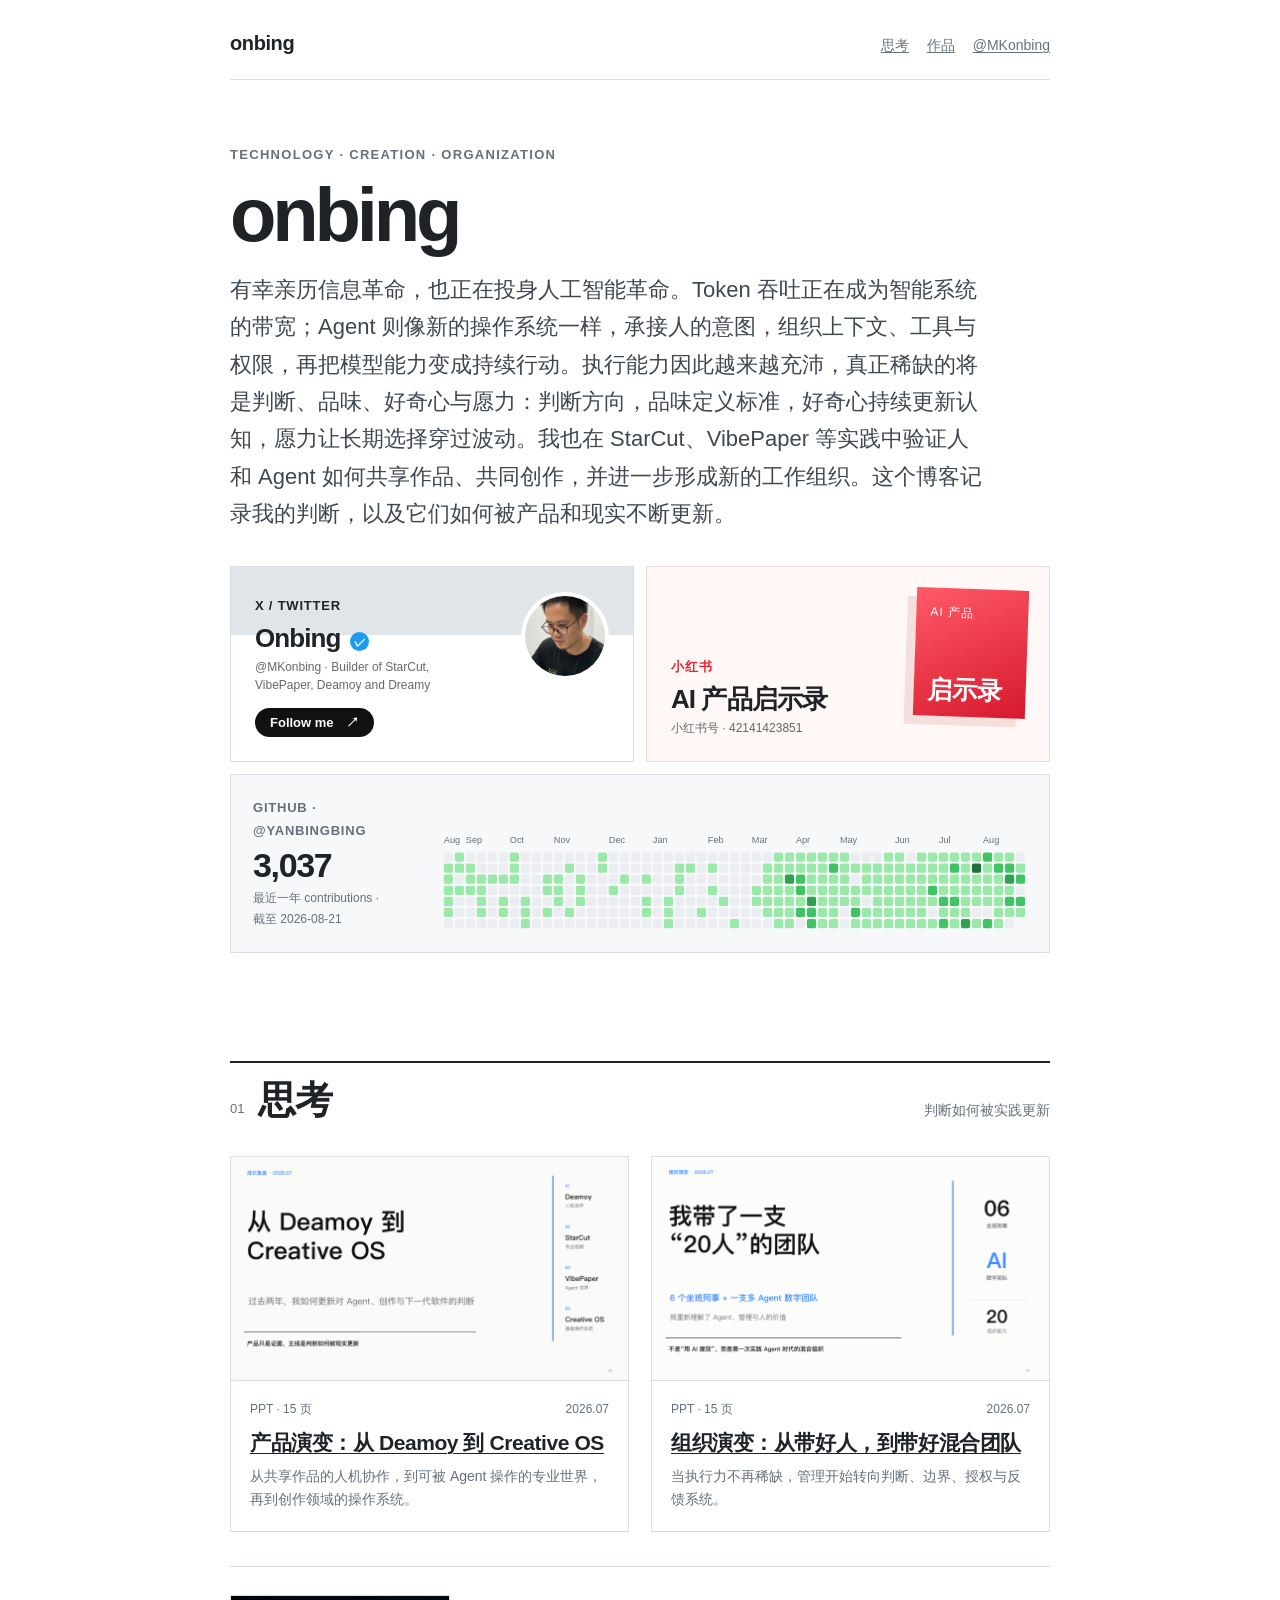
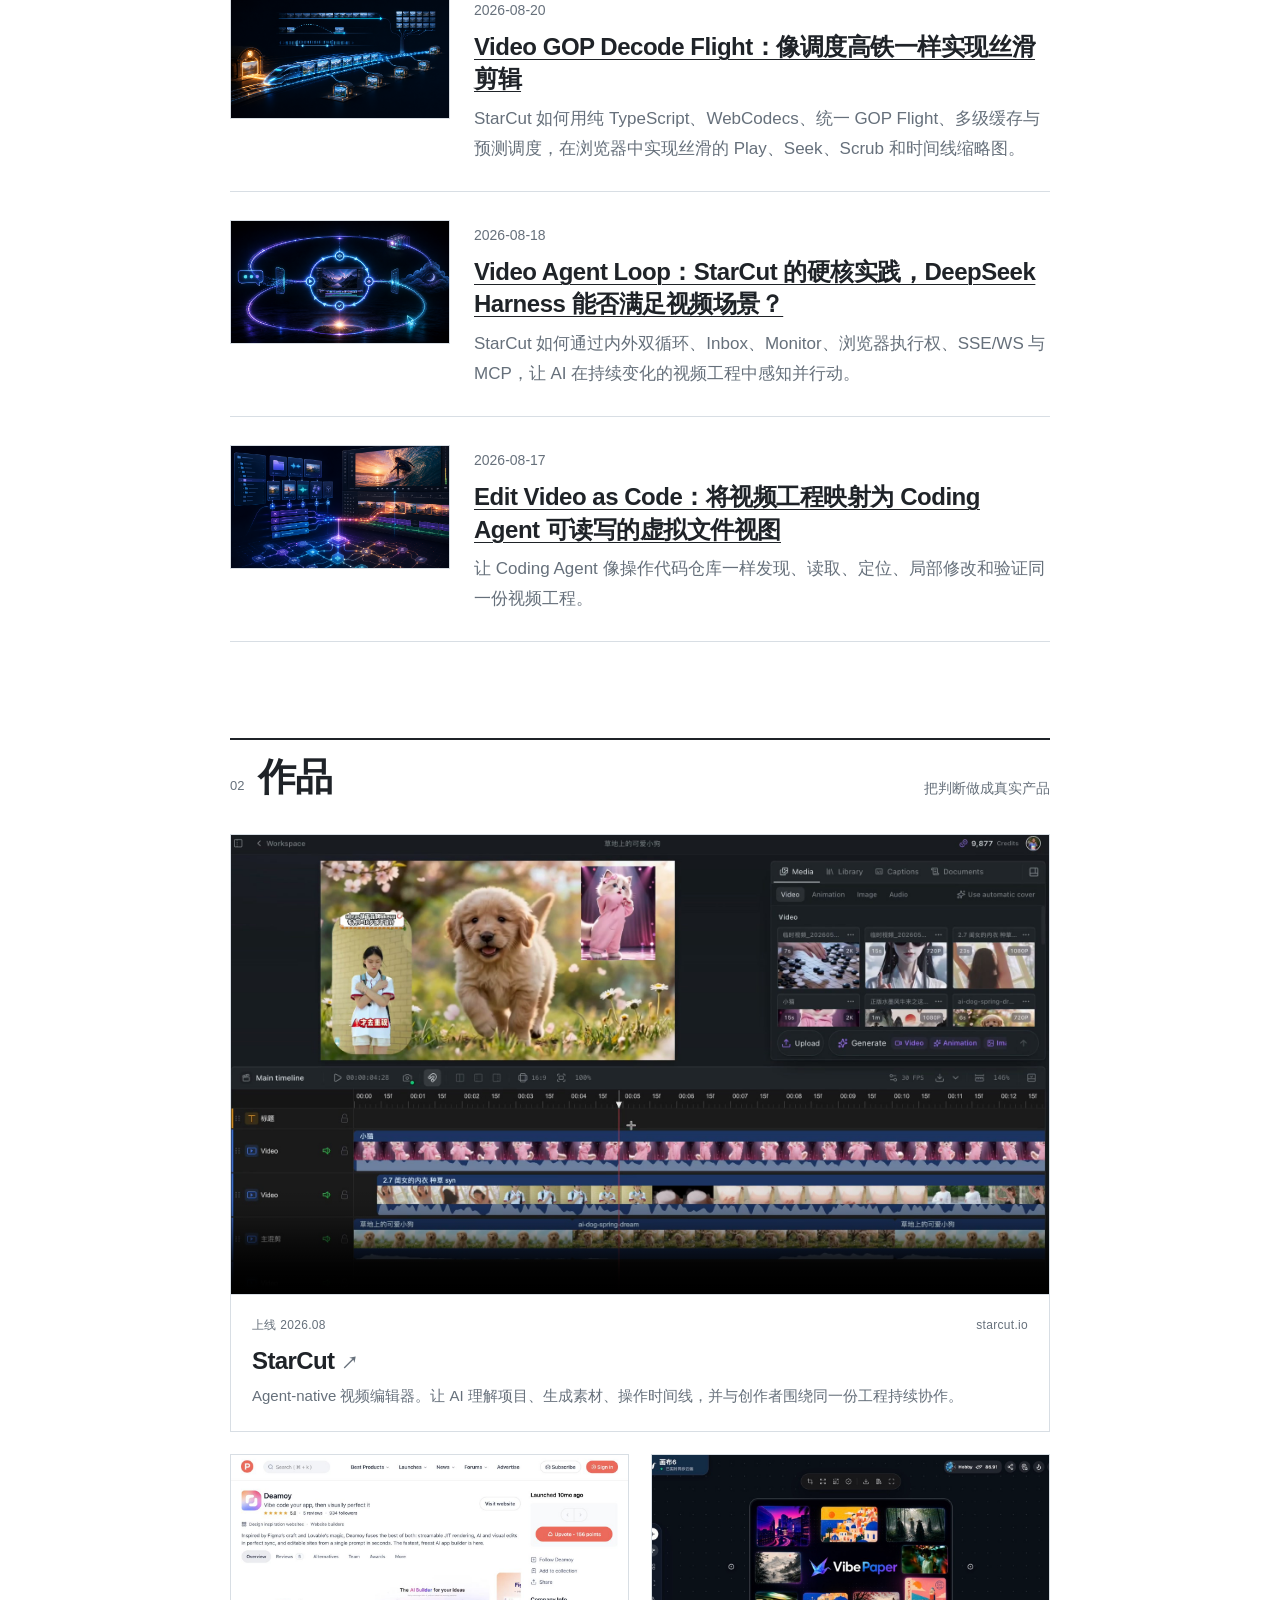
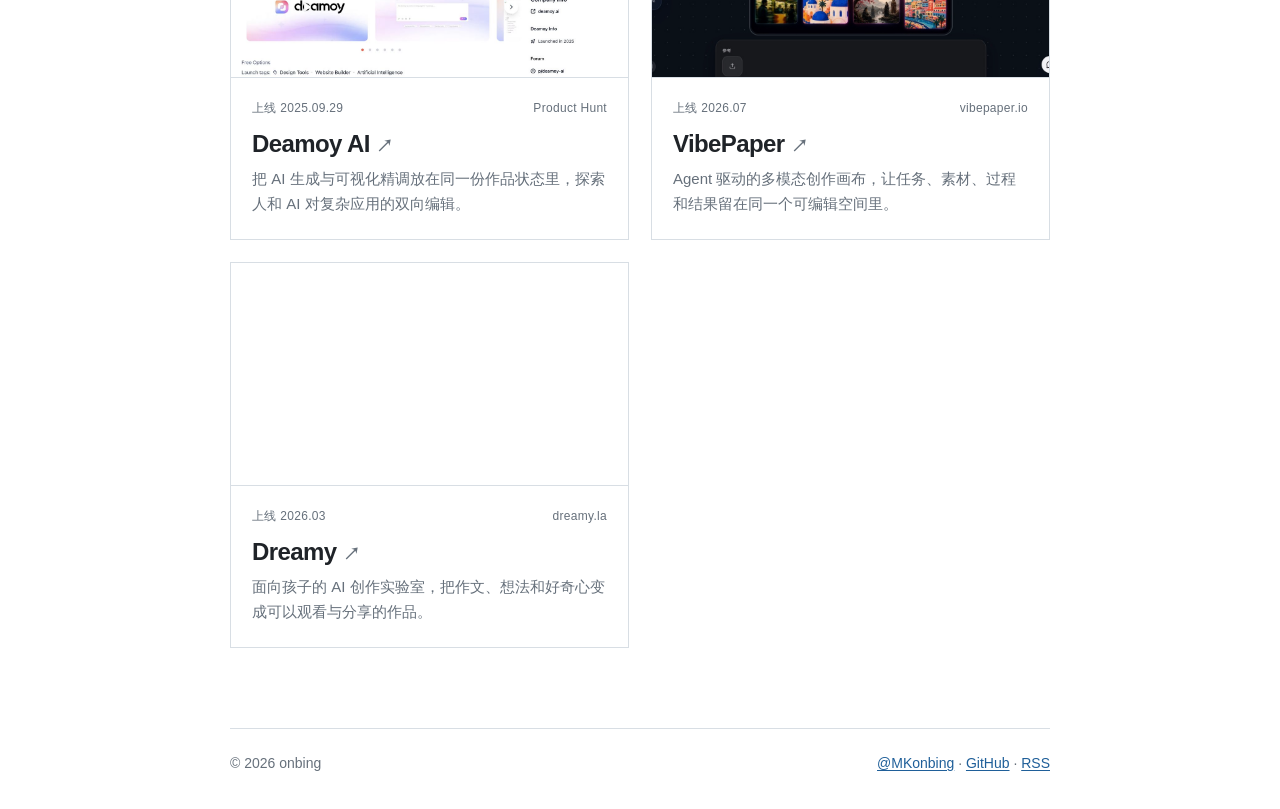
==== index.html @ 6103f75d "feat: refine personal intro and x profile card" ====
<!doctype html>
<html lang="zh-CN">
<head>
  <meta charset="utf-8">
  <meta name="viewport" content="width=device-width, initial-scale=1">
  <title>onbing — 思考、作品与 AI 实践</title>
  <meta name="description" content="onbing 的个人博客。物理系，兴趣驱动型；十五年架构与全栈开发、创业经历和 AI 产品实践，记录文章、PPT、视频与作品。">
  <meta name="author" content="onbing">
  <meta name="robots" content="index,follow,max-image-preview:large">
  <link rel="canonical" href="https://onbing.com/">
  <link rel="icon" href="/assets/favicon.svg" type="image/svg+xml">
  <link rel="stylesheet" href="/assets/site.css">
  <link rel="alternate" type="application/rss+xml" title="onbing RSS" href="https://onbing.com/feed.xml">
  <meta property="og:type" content="website">
  <meta property="og:site_name" content="onbing">
  <meta property="og:title" content="onbing — 思考、作品与 AI 实践">
  <meta property="og:description" content="十五年架构与全栈开发、创业经历和 AI 产品实践；记录文章、PPT、视频与作品。">
  <meta property="og:url" content="https://onbing.com/">
  <meta property="og:image" content="https://onbing.com/assets/posts/video-gop-decode-flight/cover.png">
  <meta property="og:image:width" content="1672">
  <meta property="og:image:height" content="941">
  <meta property="og:locale" content="zh_CN">
  <meta name="twitter:card" content="summary_large_image">
  <meta name="twitter:creator" content="@MKonbing">
  <meta name="twitter:title" content="onbing — 思考、作品与 AI 实践">
  <meta name="twitter:description" content="十五年架构与全栈开发、创业经历和 AI 产品实践；记录文章、PPT、视频与作品。">
  <meta name="twitter:image" content="https://onbing.com/assets/posts/video-gop-decode-flight/cover.png">
  <script type="application/ld+json">
  {
    "@context": "https://schema.org",
    "@type": "Blog",
    "name": "onbing",
    "url": "https://onbing.com/",
    "description": "物理系，兴趣驱动型；十五年架构与全栈开发、创业经历和 AI 产品实践，记录文章、PPT、视频与作品。",
    "inLanguage": "zh-CN",
    "author": {
      "@type": "Person",
      "name": "onbing",
      "url": "https://onbing.com/",
      "sameAs": ["https://x.com/MKonbing", "https://github.com/yanbingbing"]
    },
    "blogPost": [
      {
        "@type": ["BlogPosting", "PresentationDigitalDocument"],
        "headline": "组织演变：从带好人，到带好混合团队",
        "url": "https://onbing.com/thinking/organization-evolution",
        "datePublished": "2026-07-18",
        "description": "当团队从 4 名坐班同事扩展为人与 Agent 共同工作的混合组织，管理对象、工作系统与人的价值也随之改变。",
        "image": "https://onbing.com/assets/thinking/organization-evolution/slide-1.png"
      },
      {
        "@type": ["BlogPosting", "PresentationDigitalDocument"],
        "headline": "产品演变：从 Deamoy 到 Creative OS",
        "url": "https://onbing.com/thinking/product-evolution",
        "datePublished": "2026-07-14",
        "description": "一次关于产品命题如何被真实交付推翻、修正并重建的复盘：从 Deamoy 的人机协作，到 StarCut、VibePaper，再到面向创作领域的 Creative OS。",
        "image": "https://onbing.com/assets/thinking/product-evolution/slide-1.png"
      },
      {
        "@type": "BlogPosting",
        "headline": "Video GOP Decode Flight：像调度高铁一样实现丝滑剪辑",
        "url": "https://onbing.com/blog/video-gop-decode-flight",
        "datePublished": "2026-08-20",
        "description": "StarCut 如何用纯 TypeScript、WebCodecs、统一 GOP Flight、多级缓存与预测调度，在浏览器中实现丝滑的 Play、Seek、Scrub 和时间线缩略图。",
        "image": "https://onbing.com/assets/posts/video-gop-decode-flight/cover.png"
      },
      {
        "@type": "BlogPosting",
        "headline": "Video Agent Loop：StarCut 的硬核实践，DeepSeek Harness 能否满足视频场景？",
        "url": "https://onbing.com/blog/video-agent-loop",
        "datePublished": "2026-08-18",
        "description": "StarCut 如何通过内外双循环、Inbox、Monitor、浏览器执行权、SSE/WS 与 MCP，让 AI 在持续变化的视频工程中感知并行动。",
        "image": "https://onbing.com/assets/posts/video-agent-loop/cover.png"
      },
      {
        "@type": "BlogPosting",
        "headline": "Edit Video as Code：将视频工程映射为 Coding Agent 可读写的虚拟文件视图",
        "url": "https://onbing.com/blog/edit-video-as-code",
        "datePublished": "2026-08-17",
        "description": "让 Coding Agent 像操作代码仓库一样发现、读取、定位、局部修改和验证同一份视频工程。",
        "image": "https://onbing.com/assets/posts/edit-video-as-code/cover.png"
      }
    ]
  }
  </script>
</head>
<body>
  <a class="skip-link" href="#main">跳到正文</a>
  <header class="site-header">
    <a class="site-brand" href="/" aria-label="onbing 首页">onbing</a>
    <nav class="site-nav" aria-label="站点导航">
      <a href="/#thinking">思考</a>
      <a href="/#works">作品</a>
      <a href="https://x.com/MKonbing" rel="me">@MKonbing</a>
    </nav>
  </header>

  <main class="page home-page" id="main">
    <section class="home-hero" id="about" aria-labelledby="site-title">
      <p class="hero-kicker">Technology · Creation · Organization</p>
      <h1 id="site-title">onbing</h1>
      <p class="hero-intro">有幸亲历信息革命，也正在投身人工智能革命。Token 吞吐正在成为智能系统的带宽；Agent 则像新的操作系统一样，承接人的意图，组织上下文、工具与权限，再把模型能力变成持续行动。执行能力因此越来越充沛，真正稀缺的将是判断、品味、好奇心与愿力：判断方向，品味定义标准，好奇心持续更新认知，愿力让长期选择穿过波动。我也在 StarCut、VibePaper 等实践中验证人和 Agent 如何共享作品、共同创作，并进一步形成新的工作组织。这个博客记录我的判断，以及它们如何被产品和现实不断更新。</p>

      <div class="social-cards" aria-label="社交账号">
        <a class="social-card social-card--x" href="https://x.com/MKonbing" rel="me" aria-label="在 X 关注 MKonbing">
          <span class="social-card-copy">
            <span class="social-card-platform">X / Twitter</span>
            <strong>Onbing <span class="x-verified" aria-hidden="true">✓</span></strong>
            <small>@MKonbing · Builder of StarCut, VibePaper, Deamoy and Dreamy</small>
            <span class="social-card-cta">Follow me <span aria-hidden="true">↗</span></span>
          </span>
          <span class="x-profile-visual">
            <img src="/assets/social/x-avatar.jpg" width="400" height="400" loading="lazy" alt="Onbing 的 X 头像">
          </span>
        </a>

        <a class="social-card social-card--xiaohongshu" href="https://www.xiaohongshu.com/search_result?keyword=42141423851" aria-label="在小红书搜索 AI 产品启示录，账号 42141423851">
          <span class="social-card-copy">
            <span class="social-card-platform">小红书</span>
            <strong>AI 产品启示录</strong>
            <small>小红书号 · 42141423851</small>
          </span>
          <span class="xiaohongshu-cover" aria-hidden="true">
            <span>AI 产品</span>
            <strong>启示录</strong>
          </span>
        </a>

        <a class="social-card social-card--github" href="https://github.com/yanbingbing" rel="me" aria-label="查看 yanbingbing 的 GitHub 主页和最近一年的贡献记录">
          <span class="github-activity-copy">
            <span class="social-card-platform">GitHub · @yanbingbing</span>
            <strong>3,037</strong>
            <small>最近一年 contributions · 截至 2026-08-21</small>
          </span>
          <span class="github-graph">
            <img src="/assets/github-contributions.svg" width="663" height="104" alt="yanbingbing 最近一年的 GitHub 贡献记录">
          </span>
        </a>
      </div>
    </section>

    <section class="home-section" id="thinking" aria-labelledby="thinking-title">
      <header class="home-section-heading">
        <div><span>01</span><h2 id="thinking-title">思考</h2></div>
        <p>判断如何被实践更新</p>
      </header>
      <div class="thought-grid">
        <article class="thought-card">
          <a class="thought-card-cover" href="/thinking/product-evolution" aria-label="阅读产品演变：从 Deamoy 到 Creative OS">
            <img src="/assets/thinking/product-evolution/slide-1.png" width="1600" height="900" loading="lazy" alt="产品演变 PPT 封面：从 Deamoy 到 Creative OS">
          </a>
          <div class="thought-card-body">
            <p class="thought-card-meta"><span>PPT · 15 页</span><time datetime="2026-07-14">2026.07</time></p>
            <h3><a href="/thinking/product-evolution">产品演变：从 Deamoy 到 Creative OS</a></h3>
            <p>从共享作品的人机协作，到可被 Agent 操作的专业世界，再到创作领域的操作系统。</p>
          </div>
        </article>
        <article class="thought-card">
          <a class="thought-card-cover" href="/thinking/organization-evolution" aria-label="阅读组织演变：从带好人，到带好混合团队">
            <img src="/assets/thinking/organization-evolution/slide-1.png" width="1600" height="900" loading="lazy" alt="组织演变 PPT 封面：我带了一支 20 人的混合团队">
          </a>
          <div class="thought-card-body">
            <p class="thought-card-meta"><span>PPT · 15 页</span><time datetime="2026-07-18">2026.07</time></p>
            <h3><a href="/thinking/organization-evolution">组织演变：从带好人，到带好混合团队</a></h3>
            <p>当执行力不再稀缺，管理开始转向判断、边界、授权与反馈系统。</p>
          </div>
        </article>
      </div>
      <ol class="post-list" id="articles">
        <li class="post-item">
          <a class="post-item-cover" href="/blog/video-gop-decode-flight" aria-label="阅读 Video GOP Decode Flight：像调度高铁一样实现丝滑剪辑">
            <img src="/assets/posts/video-gop-decode-flight/cover.png" width="1672" height="941" loading="lazy" alt="Video GOP Decode Flight 封面">
          </a>
          <article>
            <time datetime="2026-08-20">2026-08-20</time>
            <h2><a href="/blog/video-gop-decode-flight">Video GOP Decode Flight：像调度高铁一样实现丝滑剪辑</a></h2>
            <p>StarCut 如何用纯 TypeScript、WebCodecs、统一 GOP Flight、多级缓存与预测调度，在浏览器中实现丝滑的 Play、Seek、Scrub 和时间线缩略图。</p>
          </article>
        </li>
        <li class="post-item">
          <a class="post-item-cover" href="/blog/video-agent-loop" aria-label="阅读 Video Agent Loop：StarCut 的硬核实践">
            <img src="/assets/posts/video-agent-loop/cover.png" width="1672" height="941" loading="lazy" alt="Video Agent Loop 封面">
          </a>
          <article>
            <time datetime="2026-08-18">2026-08-18</time>
            <h2><a href="/blog/video-agent-loop">Video Agent Loop：StarCut 的硬核实践，DeepSeek Harness 能否满足视频场景？</a></h2>
            <p>StarCut 如何通过内外双循环、Inbox、Monitor、浏览器执行权、SSE/WS 与 MCP，让 AI 在持续变化的视频工程中感知并行动。</p>
          </article>
        </li>
        <li class="post-item">
          <a class="post-item-cover" href="/blog/edit-video-as-code" aria-label="阅读 Edit Video as Code">
            <img src="/assets/posts/edit-video-as-code/cover.png" width="1536" height="1024" loading="lazy" alt="Edit Video as Code 封面">
          </a>
          <article>
            <time datetime="2026-08-17">2026-08-17</time>
            <h2><a href="/blog/edit-video-as-code">Edit Video as Code：将视频工程映射为 Coding Agent 可读写的虚拟文件视图</a></h2>
            <p>让 Coding Agent 像操作代码仓库一样发现、读取、定位、局部修改和验证同一份视频工程。</p>
          </article>
        </li>
      </ol>
    </section>

    <section class="home-section" id="works" aria-labelledby="works-title">
      <header class="home-section-heading">
        <div><span>02</span><h2 id="works-title">作品</h2></div>
        <p>把判断做成真实产品</p>
      </header>
      <div class="work-grid">
        <article class="work-card work-card--featured">
          <div class="work-card-media">
            <video controls playsinline preload="metadata" poster="/assets/posts/video-gop-decode-flight/starcut-scrub-demo-poster.jpg" aria-label="StarCut 多层时间线快速 Scrub 演示">
              <source src="/assets/posts/video-gop-decode-flight/starcut-scrub-demo.mp4" type="video/mp4">
              你的浏览器暂不支持 HTML5 视频播放。
            </video>
          </div>
          <div class="work-card-body">
            <div class="work-card-meta">
              <time datetime="2026-08">上线 2026.08</time>
              <span>starcut.io</span>
            </div>
            <h3><a href="https://starcut.io">StarCut <span aria-hidden="true">↗</span></a></h3>
            <p>Agent-native 视频编辑器。让 AI 理解项目、生成素材、操作时间线，并与创作者围绕同一份工程持续协作。</p>
          </div>
        </article>

        <article class="work-card">
          <div class="work-card-media">
            <img src="/assets/works/deamoy-product-hunt.jpg" width="1280" height="720" loading="lazy" alt="Deamoy 在 Product Hunt 上线的产品页面">
            <a class="work-card-media-link" href="https://www.producthunt.com/products/deamoy-ai" aria-label="查看 Deamoy AI 的 Product Hunt 页面"></a>
          </div>
          <div class="work-card-body">
            <div class="work-card-meta">
              <time datetime="2025-09-29">上线 2025.09.29</time>
              <span>Product Hunt</span>
            </div>
            <h3><a href="https://www.producthunt.com/products/deamoy-ai">Deamoy AI <span aria-hidden="true">↗</span></a></h3>
            <p>把 AI 生成与可视化精调放在同一份作品状态里，探索人和 AI 对复杂应用的双向编辑。</p>
          </div>
        </article>

        <article class="work-card">
          <div class="work-card-media">
            <img src="/assets/works/vibepaper-canvas.jpg" width="1200" height="630" loading="lazy" alt="VibePaper 多模态创作画布">
            <a class="work-card-media-link" href="https://vibepaper.io" aria-label="打开 VibePaper"></a>
          </div>
          <div class="work-card-body">
            <div class="work-card-meta">
              <time datetime="2026-07">上线 2026.07</time>
              <span>vibepaper.io</span>
            </div>
            <h3><a href="https://vibepaper.io">VibePaper <span aria-hidden="true">↗</span></a></h3>
            <p>Agent 驱动的多模态创作画布，让任务、素材、过程和结果留在同一个可编辑空间里。</p>
          </div>
        </article>

        <article class="work-card">
          <div class="work-card-media work-card-media--live">
            <iframe src="https://dreamy.la" title="Dreamy 网站实时预览" loading="lazy" tabindex="-1" aria-hidden="true"></iframe>
            <a class="work-card-media-link" href="https://dreamy.la" aria-label="打开 Dreamy"></a>
          </div>
          <div class="work-card-body">
            <div class="work-card-meta">
              <time datetime="2026-03">上线 2026.03</time>
              <span>dreamy.la</span>
            </div>
            <h3><a href="https://dreamy.la">Dreamy <span aria-hidden="true">↗</span></a></h3>
            <p>面向孩子的 AI 创作实验室，把作文、想法和好奇心变成可以观看与分享的作品。</p>
          </div>
        </article>
      </div>
    </section>
  </main>

  <footer class="site-footer">
    <p>© 2026 onbing</p>
    <p><a href="https://x.com/MKonbing" rel="me">@MKonbing</a> · <a href="https://github.com/yanbingbing" rel="me">GitHub</a> · <a href="/feed.xml">RSS</a></p>
  </footer>
</body>
</html>
---- assets/site.css ----
:root {
  color-scheme: light;
  --background: #ffffff;
  --text: #1f2328;
  --muted: #66707b;
  --border: #d8dee4;
  --soft: #f6f8fa;
  --link: #1f5f99;
}

* {
  box-sizing: border-box;
}

html {
  background: var(--background);
  scroll-behavior: smooth;
}

body {
  margin: 0;
  color: var(--text);
  background: var(--background);
  font-family: -apple-system, BlinkMacSystemFont, "Segoe UI", "PingFang SC",
    "Hiragino Sans GB", "Microsoft YaHei", Arial, sans-serif;
  font-size: 17px;
  line-height: 1.75;
  text-rendering: optimizeLegibility;
}

a {
  color: var(--link);
  text-decoration-thickness: 1px;
  text-underline-offset: 0.16em;
}

a:hover {
  text-decoration-thickness: 2px;
}

a:focus-visible {
  outline: 2px solid var(--link);
  outline-offset: 3px;
}

.skip-link {
  position: absolute;
  top: -80px;
  left: 16px;
  z-index: 10;
  padding: 8px 12px;
  color: #ffffff;
  background: #111827;
}

.skip-link:focus {
  top: 12px;
}

.site-header,
.site-footer,
.page {
  width: min(820px, calc(100% - 40px));
  margin-inline: auto;
}

.site-header {
  display: flex;
  align-items: baseline;
  justify-content: space-between;
  gap: 24px;
  padding-block: 26px 18px;
  border-bottom: 1px solid var(--border);
}

.site-brand {
  color: var(--text);
  font-size: 20px;
  font-weight: 700;
  letter-spacing: -0.02em;
  text-decoration: none;
}

.site-nav {
  display: flex;
  gap: 18px;
  font-size: 14px;
}

.site-nav a {
  color: var(--muted);
}

.page {
  min-height: calc(100vh - 190px);
  padding-block: 64px 80px;
}

.home-intro {
  max-width: 640px;
  margin-bottom: 72px;
}

.home-intro h1 {
  margin: 0 0 12px;
  font-size: clamp(34px, 7vw, 52px);
  line-height: 1.15;
  letter-spacing: -0.035em;
}

.home-intro p {
  margin: 0;
  color: var(--muted);
  font-size: 19px;
}

.home-hero {
  margin-bottom: 108px;
}

.hero-kicker {
  margin: 0 0 10px;
  color: var(--muted);
  font-size: 13px;
  font-weight: 600;
  letter-spacing: 0.1em;
  text-transform: uppercase;
}

.home-hero h1 {
  margin: 0 0 18px;
  font-size: clamp(52px, 10vw, 76px);
  line-height: 1;
  letter-spacing: -0.055em;
}

.hero-intro {
  max-width: 760px;
  margin: 0;
  color: #3f4750;
  font-size: 22px;
  line-height: 1.7;
}

.hero-intro strong {
  color: var(--text);
}

.social-cards {
  display: grid;
  grid-template-columns: repeat(2, minmax(0, 1fr));
  gap: 12px;
  margin: 34px 0 0;
}

.social-card {
  position: relative;
  display: flex;
  min-height: 196px;
  overflow: hidden;
  align-items: flex-end;
  justify-content: space-between;
  gap: 24px;
  padding: 24px;
  color: var(--text);
  text-decoration: none;
  border: 1px solid var(--border);
  transition: border-color 160ms ease, box-shadow 160ms ease, transform 160ms ease;
}

.social-card:hover {
  border-color: var(--text);
  box-shadow: 0 14px 34px rgb(31 35 40 / 9%);
  transform: translateY(-2px);
}

.social-card-copy {
  position: relative;
  z-index: 1;
  display: flex;
  min-width: 0;
  flex-direction: column;
  align-items: flex-start;
}

.social-card-platform {
  font-size: 13px;
  font-weight: 600;
  letter-spacing: 0.06em;
  text-transform: uppercase;
}

.social-card-copy > strong {
  margin: 5px 0 4px;
  font-size: 26px;
  line-height: 1.18;
  letter-spacing: -0.035em;
}

.social-card-copy > small {
  max-width: 250px;
  color: inherit;
  font-size: 12px;
  line-height: 1.55;
  opacity: 0.68;
}

.social-card--x {
  background: linear-gradient(#dfe5e9 0 68px, #ffffff 68px);
}

.social-card--x:hover {
  border-color: var(--text);
}

.social-card--x .social-card-copy > small {
  max-width: 232px;
}

.x-verified {
  display: inline-grid;
  width: 19px;
  height: 19px;
  margin-left: 3px;
  color: #ffffff;
  font-size: 12px;
  vertical-align: 0.12em;
  background: #1d9bf0;
  border-radius: 50%;
  place-items: center;
}

.social-card-cta {
  display: inline-flex;
  align-items: center;
  gap: 12px;
  margin-top: 13px;
  padding: 7px 15px;
  color: #ffffff;
  font-size: 13px;
  font-weight: 700;
  line-height: 1.2;
  background: #111111;
  border-radius: 999px;
}

.x-profile-visual {
  position: absolute;
  top: 25px;
  right: 24px;
  z-index: 1;
  display: block;
  width: 88px;
  height: 88px;
  padding: 4px;
  background: #ffffff;
  border-radius: 50%;
}

.x-profile-visual img {
  display: block;
  width: 100%;
  height: 100%;
  object-fit: cover;
  border-radius: 50%;
}

.social-card--xiaohongshu {
  background: #fff8f7;
  border-color: #f0d8d6;
}

.social-card--xiaohongshu .social-card-platform {
  color: #e32636;
}

.xiaohongshu-cover {
  position: absolute;
  top: 22px;
  right: 22px;
  display: flex;
  width: 112px;
  height: 128px;
  flex-direction: column;
  justify-content: space-between;
  padding: 14px;
  color: #ffffff;
  background: linear-gradient(155deg, #ff5a68, #d7192d);
  box-shadow: -9px 9px 0 #f5dfdc;
  transform: rotate(2deg);
}

.xiaohongshu-cover span {
  font-size: 12px;
  letter-spacing: 0.08em;
}

.xiaohongshu-cover strong {
  font-size: 25px;
  line-height: 1.05;
}

.social-card--github {
  grid-column: 1 / -1;
  display: grid;
  grid-template-columns: 138px minmax(0, 1fr);
  gap: 28px;
  min-height: 0;
  padding: 22px;
  background: var(--soft);
}

.github-activity-copy {
  display: flex;
  flex-direction: column;
  justify-content: center;
}

.github-activity-copy > .social-card-platform {
  color: var(--muted);
}

.github-activity-copy strong {
  margin-block: 2px;
  font-size: 34px;
  line-height: 1.2;
  letter-spacing: -0.04em;
}

.github-activity-copy small {
  color: var(--muted);
  font-size: 12px;
}

.github-graph {
  display: flex;
  align-items: center;
  min-width: 0;
}

.github-graph img {
  display: block;
  width: 100%;
  height: auto;
}

.home-section {
  margin-bottom: 96px;
}

.home-section:last-child {
  margin-bottom: 0;
}

.home-section-heading {
  display: flex;
  align-items: flex-end;
  justify-content: space-between;
  gap: 32px;
  margin-bottom: 34px;
  padding-top: 16px;
  border-top: 2px solid var(--text);
}

.home-section-heading div {
  display: flex;
  align-items: baseline;
  gap: 14px;
}

.home-section-heading span {
  color: var(--muted);
  font-size: 13px;
}

.home-section-heading h2 {
  margin: 0;
  font-size: 38px;
  line-height: 1.15;
  letter-spacing: -0.035em;
}

.home-section-heading p {
  margin: 0;
  color: var(--muted);
  font-size: 14px;
}

.thought-grid {
  display: grid;
  grid-template-columns: repeat(2, minmax(0, 1fr));
  gap: 22px;
  margin-bottom: 34px;
}

.thought-card {
  overflow: hidden;
  border: 1px solid var(--border);
  transition: transform 180ms ease, border-color 180ms ease, box-shadow 180ms ease;
}

.thought-card:hover {
  border-color: #9da7b1;
  box-shadow: 0 14px 34px rgba(31, 35, 40, 0.09);
  transform: translateY(-3px);
}

.thought-card-cover {
  display: block;
  aspect-ratio: 16 / 9;
  overflow: hidden;
  background: var(--soft);
  border-bottom: 1px solid var(--border);
}

.thought-card-cover img {
  display: block;
  width: 100%;
  height: 100%;
  object-fit: cover;
  transition: transform 260ms ease;
}

.thought-card:hover .thought-card-cover img {
  transform: scale(1.015);
}

.thought-card-body {
  padding: 18px 19px 20px;
}

.thought-card-meta {
  display: flex;
  justify-content: space-between;
  gap: 14px;
  margin: 0;
  color: var(--muted);
  font-size: 12px;
}

.thought-card h3 {
  margin: 9px 0 8px;
  font-size: 21px;
  line-height: 1.35;
  letter-spacing: -0.02em;
}

.thought-card h3 a {
  color: var(--text);
}

.thought-card-body > p:last-child {
  margin: 0;
  color: var(--muted);
  font-size: 14px;
  line-height: 1.65;
}

.work-grid {
  display: grid;
  grid-template-columns: repeat(2, minmax(0, 1fr));
  gap: 22px;
  margin: 0;
}

.work-card {
  min-width: 0;
  overflow: hidden;
  background: var(--background);
  border: 1px solid var(--border);
  transition: transform 180ms ease, border-color 180ms ease, box-shadow 180ms ease;
}

.work-card:hover {
  border-color: #9da7b1;
  box-shadow: 0 14px 34px rgba(31, 35, 40, 0.09);
  transform: translateY(-3px);
}

.work-card--featured {
  grid-column: 1 / -1;
}

.work-card-media {
  position: relative;
  aspect-ratio: 16 / 9;
  overflow: hidden;
  background: #eef1f4;
  border-bottom: 1px solid var(--border);
}

.work-card-media img,
.work-card-media video,
.work-card-media iframe {
  display: block;
  width: 100%;
  height: 100%;
  border: 0;
}

.work-card-media img,
.work-card-media video {
  object-fit: cover;
}

.work-card-media--live iframe {
  pointer-events: none;
  background: #ffffff;
}

.work-card-media-link {
  position: absolute;
  inset: 0;
  z-index: 1;
}

.work-card-body {
  padding: 20px 21px 22px;
}

.work-card-meta {
  display: flex;
  justify-content: space-between;
  gap: 16px;
  color: var(--muted);
  font-size: 12px;
  letter-spacing: 0.025em;
}

.work-card-meta span {
  overflow: hidden;
  text-overflow: ellipsis;
  white-space: nowrap;
}

.work-card h3 {
  margin: 10px 0 8px;
  font-size: 24px;
  line-height: 1.25;
  letter-spacing: -0.025em;
}

.work-card h3 a {
  color: var(--text);
  text-decoration: none;
}

.work-card h3 a:hover {
  text-decoration: underline;
}

.work-card h3 span {
  color: var(--muted);
  font-size: 0.72em;
}

.work-card p {
  margin: 0;
  color: var(--muted);
  font-size: 15px;
  line-height: 1.65;
}

.section-title {
  margin: 0 0 14px;
  font-size: 15px;
  font-weight: 600;
  letter-spacing: 0.08em;
  text-transform: uppercase;
}

.post-list {
  margin: 0;
  padding: 0;
  list-style: none;
  border-top: 1px solid var(--border);
}

.post-item {
  display: grid;
  grid-template-columns: 220px minmax(0, 1fr);
  gap: 24px;
  align-items: start;
  padding-block: 28px;
  border-bottom: 1px solid var(--border);
}

.post-item-cover {
  display: block;
  aspect-ratio: 16 / 9;
  overflow: hidden;
  background: var(--soft);
  border: 1px solid var(--border);
}

.post-item-cover img {
  display: block;
  width: 100%;
  height: 100%;
  object-fit: cover;
  transition: transform 240ms ease;
}

.post-item:hover .post-item-cover img {
  transform: scale(1.015);
}

.post-item article {
  min-width: 0;
}

.post-item time,
.post-meta {
  color: var(--muted);
  font-size: 14px;
}

.post-item h2 {
  margin: 6px 0 8px;
  font-size: 24px;
  line-height: 1.35;
  letter-spacing: -0.02em;
}

.post-item h2 a {
  color: var(--text);
}

.post-item p {
  margin: 0;
  color: var(--muted);
}

.post-body {
  overflow-wrap: anywhere;
}

.post-body h1,
.post-body h2,
.post-body h3 {
  color: #111827;
  line-height: 1.35;
}

.post-body h1 {
  margin: 0 0 14px;
  font-size: clamp(32px, 6vw, 44px);
  letter-spacing: -0.035em;
}

.post-body h2 {
  margin: 2.2em 0 0.75em;
  padding-bottom: 0.35em;
  font-size: 28px;
  letter-spacing: -0.02em;
  border-bottom: 1px solid var(--border);
}

.post-body h3 {
  margin: 1.65em 0 0.55em;
  font-size: 21px;
}

.post-body p,
.post-body ul,
.post-body ol,
.post-body blockquote,
.post-body pre,
.post-body table {
  margin-top: 0;
  margin-bottom: 1.15em;
}

.post-body ul,
.post-body ol {
  padding-left: 1.6em;
}

.post-body li + li {
  margin-top: 0.3em;
}

.post-body blockquote {
  margin-left: 0;
  padding-left: 1em;
  color: var(--muted);
  border-left: 3px solid var(--border);
}

.post-body code {
  padding: 0.14em 0.34em;
  border-radius: 3px;
  background: var(--soft);
  font-family: ui-monospace, SFMono-Regular, Menlo, Monaco, Consolas,
    "Liberation Mono", monospace;
  font-size: 0.86em;
}

.post-body pre {
  padding: 16px;
  overflow-x: auto;
  border: 1px solid var(--border);
  border-radius: 4px;
  background: var(--soft);
  line-height: 1.55;
  white-space: pre-wrap;
}

.post-body pre code {
  padding: 0;
  background: transparent;
  font-size: 14px;
}

.post-body table {
  display: block;
  width: 100%;
  overflow-x: auto;
  border-collapse: collapse;
  font-size: 15px;
}

.post-body th,
.post-body td {
  padding: 8px 10px;
  vertical-align: top;
  text-align: left;
  border: 1px solid var(--border);
}

.post-body th {
  background: var(--soft);
}

.post-body img {
  display: block;
  max-width: 100%;
  height: auto;
  margin: 1.5em auto 0.6em;
}

.post-body > p:has(> img:only-child) {
  width: min(1120px, calc(100vw - 40px));
  margin-left: 50%;
  transform: translateX(-50%);
}

.post-body > h2 + p:has(> img:only-child),
.post-body > h3 + p:has(> img:only-child) {
  margin-top: 0;
}

.post-body > p:has(> img:only-child) img {
  width: 100%;
  margin-top: 0;
}

.post-body p:has(> em:only-child) {
  margin-top: 0;
  color: var(--muted);
  font-size: 14px;
  text-align: center;
}

.deck-page {
  width: min(1120px, calc(100% - 40px));
}

.deck-header {
  max-width: 820px;
  margin: 0 auto 48px;
}

.deck-kind {
  margin: 0 0 12px;
  color: var(--muted);
  font-size: 13px;
  font-weight: 600;
  letter-spacing: 0.08em;
  text-transform: uppercase;
}

.deck-header h1 {
  margin: 0 0 18px;
  font-size: clamp(36px, 6vw, 52px);
  line-height: 1.16;
  letter-spacing: -0.04em;
}

.deck-header > p:not(.deck-kind):not(.post-meta) {
  margin: 0 0 16px;
  color: #3f4750;
  font-size: 20px;
}

.deck-slides {
  display: grid;
  gap: 44px;
  margin: 0;
  padding: 0;
  list-style: none;
}

.deck-slides figure {
  margin: 0;
}

.deck-slides img {
  display: block;
  width: 100%;
  height: auto;
  background: var(--soft);
  border: 1px solid var(--border);
  box-shadow: 0 18px 48px rgba(31, 35, 40, 0.08);
}

.deck-slides figcaption {
  display: flex;
  gap: 14px;
  margin-top: 10px;
  color: var(--muted);
  font-size: 13px;
}

.deck-slides figcaption span {
  flex: none;
  font-variant-numeric: tabular-nums;
}

.site-footer {
  display: flex;
  justify-content: space-between;
  gap: 24px;
  padding-block: 22px 34px;
  color: var(--muted);
  font-size: 14px;
  border-top: 1px solid var(--border);
}

.site-footer p {
  margin: 0;
}

@media (max-width: 640px) {
  body {
    font-size: 16px;
  }

  .site-header,
  .site-footer,
  .page {
    width: min(100% - 28px, 820px);
  }

  .page {
    padding-block: 42px 64px;
  }

  .home-intro {
    margin-bottom: 52px;
  }

  .home-hero {
    margin-bottom: 76px;
  }

  .hero-intro {
    font-size: 20px;
  }

  .social-cards {
    grid-template-columns: 1fr;
  }

  .social-card {
    min-height: 180px;
    padding: 20px;
  }

  .social-card--github {
    grid-template-columns: 1fr;
    gap: 18px;
    padding: 18px;
  }

  .github-activity-copy {
    display: grid;
    grid-template-columns: 1fr auto;
    align-items: baseline;
    column-gap: 16px;
  }

  .github-activity-copy strong {
    grid-column: 2;
    grid-row: 1 / span 2;
  }

  .home-section {
    margin-bottom: 72px;
  }

  .home-section-heading {
    align-items: flex-end;
    margin-bottom: 28px;
  }

  .home-section-heading h2 {
    font-size: 32px;
  }

  .thought-grid {
    grid-template-columns: 1fr;
    gap: 18px;
  }

  .thought-card:hover {
    box-shadow: none;
    transform: none;
  }

  .work-grid {
    grid-template-columns: 1fr;
    gap: 18px;
  }

  .work-card--featured {
    grid-column: auto;
  }

  .work-card:hover {
    box-shadow: none;
    transform: none;
  }

  .post-item {
    grid-template-columns: 1fr;
    gap: 16px;
  }

  .post-body h2 {
    font-size: 24px;
  }

  .post-body > p:has(> img:only-child) {
    width: min(100vw - 20px, 1120px);
  }

  .deck-page {
    width: min(100% - 20px, 1120px);
  }

  .deck-header {
    width: calc(100% - 8px);
    margin-bottom: 34px;
  }

  .deck-header > p:not(.deck-kind):not(.post-meta) {
    font-size: 18px;
  }

  .deck-slides {
    gap: 30px;
  }


  .site-footer {
    display: block;
  }
}

@media print {
  .site-header,
  .site-footer,
  .skip-link {
    display: none;
  }

  .page {
    width: auto;
    padding: 0;
  }

  a {
    color: inherit;
  }

  .post-body pre,
  .post-body img,
  .post-body blockquote {
    break-inside: avoid-page;
  }
}
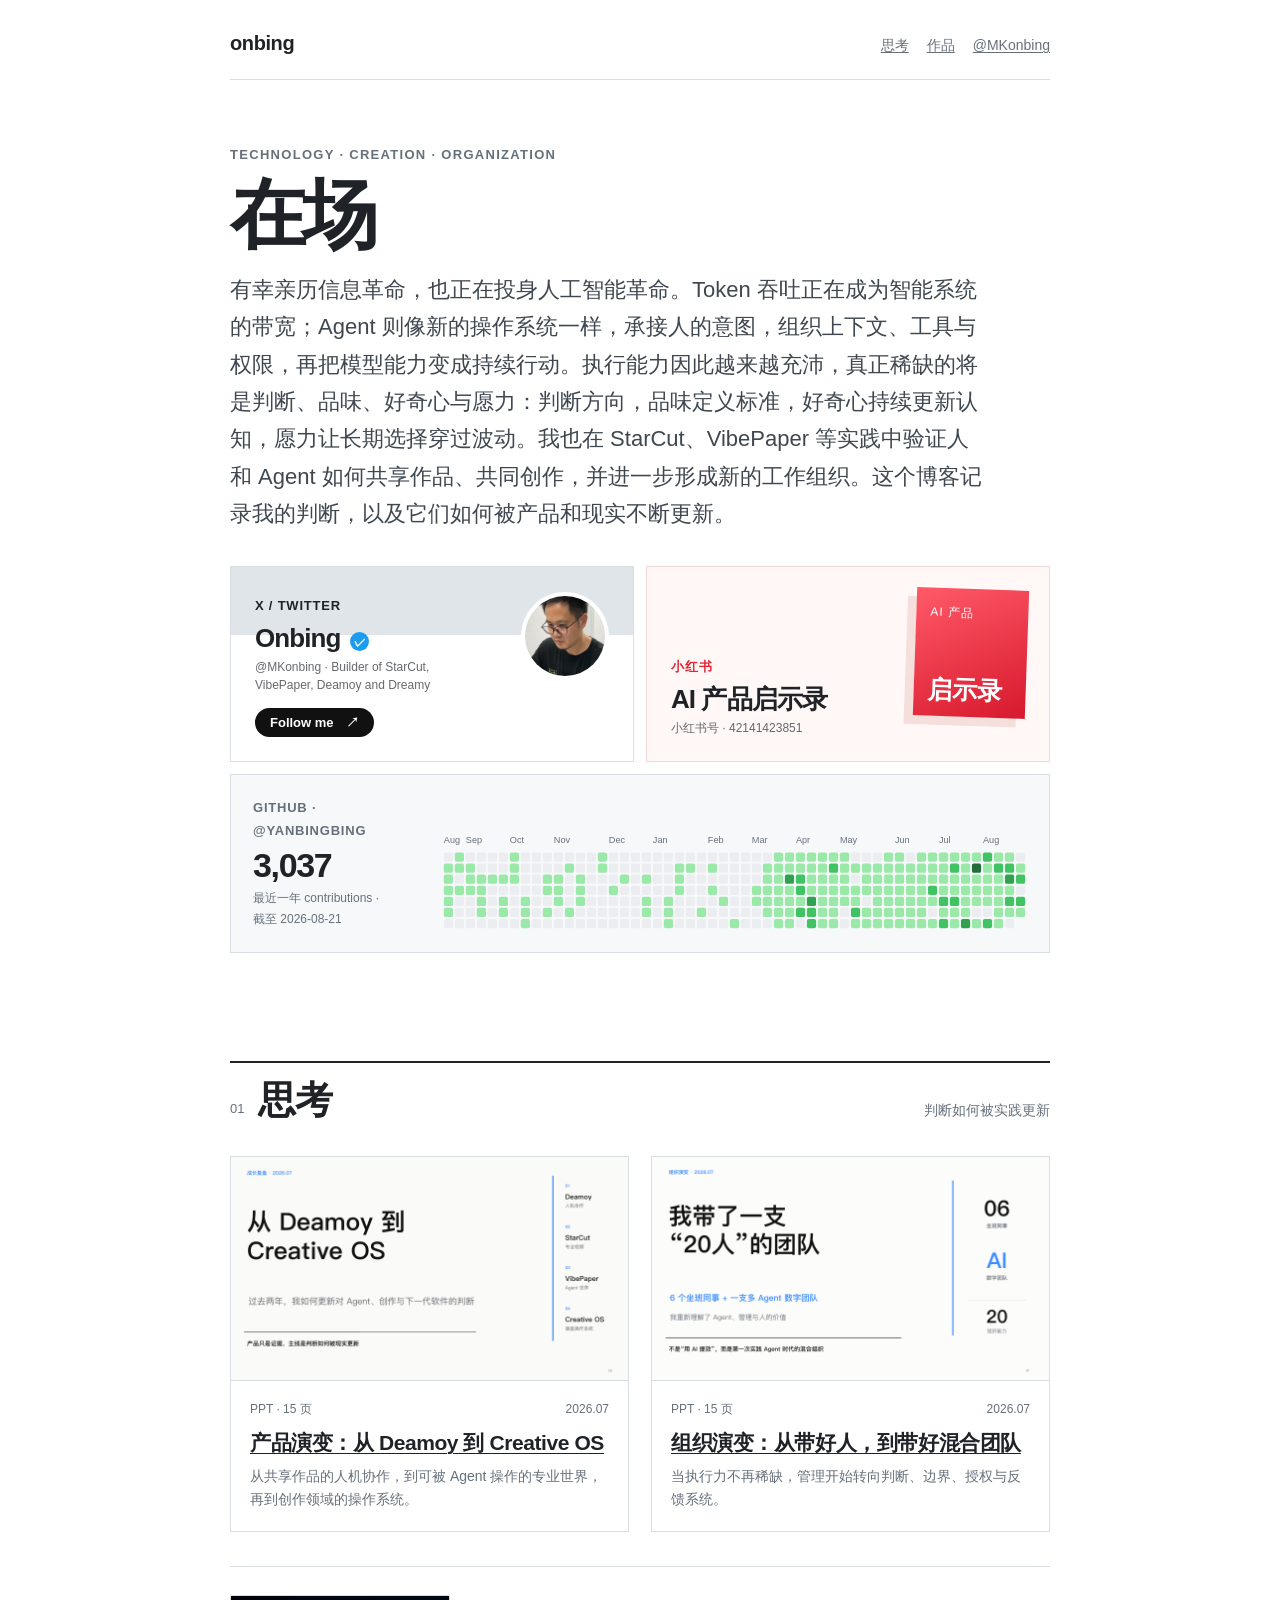
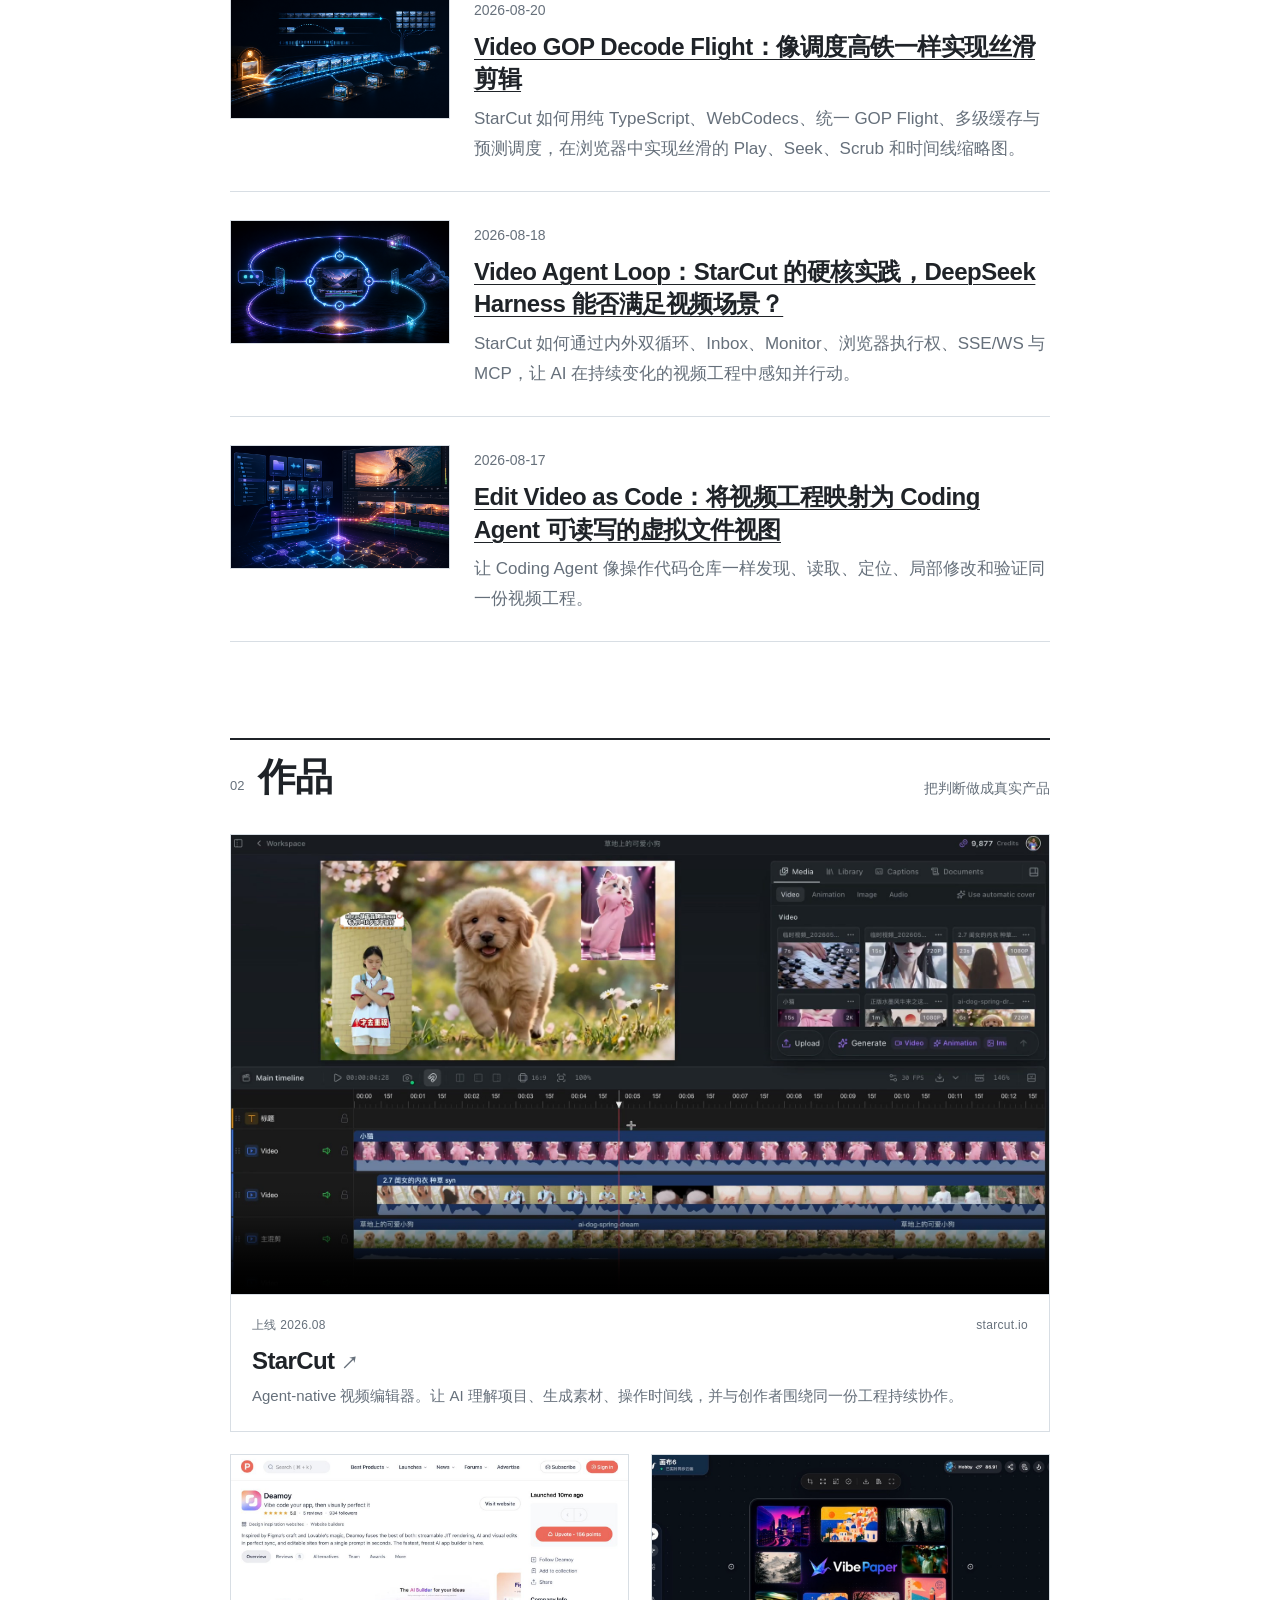
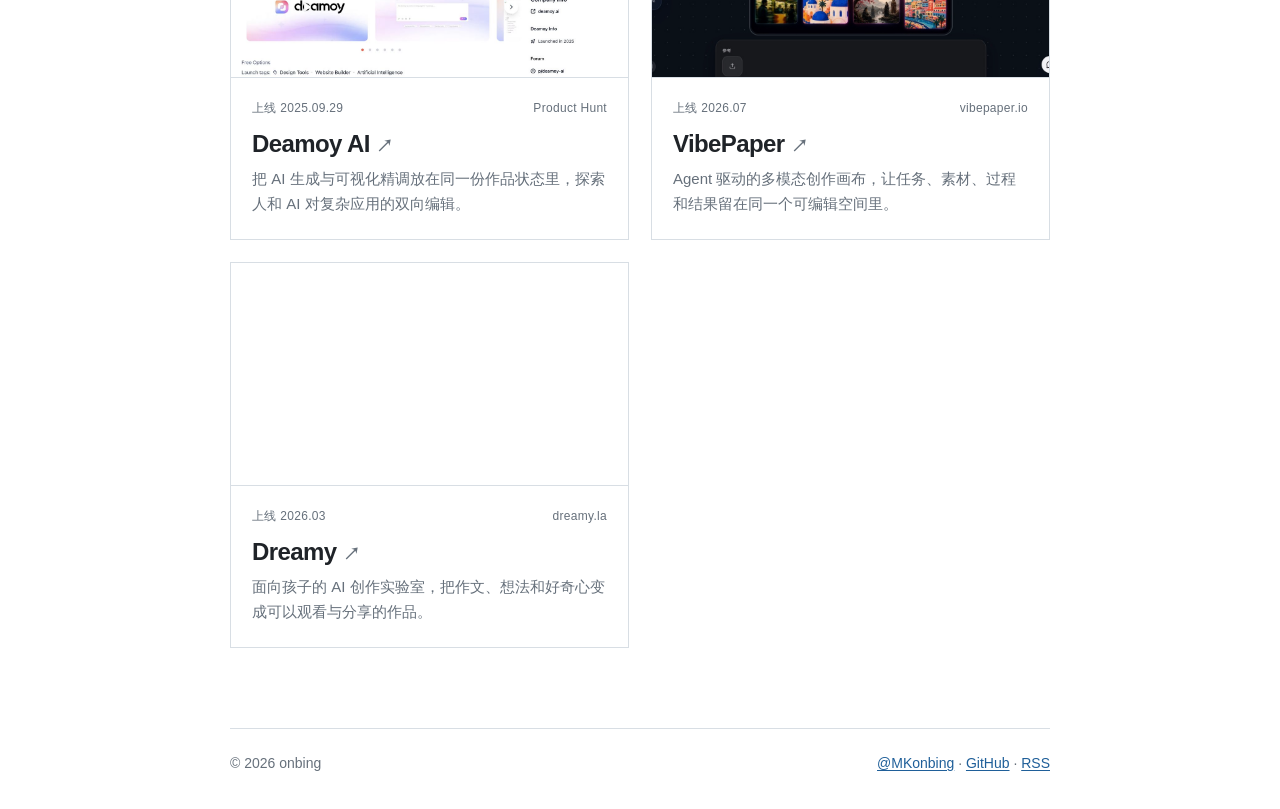
==== commit 925829f1: "fix: align responsive media with content width" ====
--- a/index.html
+++ b/index.html
@@ -98,7 +98,7 @@
   <main class="page home-page" id="main">
     <section class="home-hero" id="about" aria-labelledby="site-title">
       <p class="hero-kicker">Technology · Creation · Organization</p>
-      <h1 id="site-title">onbing</h1>
+      <h1 id="site-title">在场</h1>
       <p class="hero-intro">有幸亲历信息革命，也正在投身人工智能革命。Token 吞吐正在成为智能系统的带宽；Agent 则像新的操作系统一样，承接人的意图，组织上下文、工具与权限，再把模型能力变成持续行动。执行能力因此越来越充沛，真正稀缺的将是判断、品味、好奇心与愿力：判断方向，品味定义标准，好奇心持续更新认知，愿力让长期选择穿过波动。我也在 StarCut、VibePaper 等实践中验证人和 Agent 如何共享作品、共同创作，并进一步形成新的工作组织。这个博客记录我的判断，以及它们如何被产品和现实不断更新。</p>
 
       <div class="social-cards" aria-label="社交账号">
--- a/assets/site.css
+++ b/assets/site.css
@@ -740,9 +740,7 @@
 }
 
 .post-body > p:has(> img:only-child) {
-  width: min(1120px, calc(100vw - 40px));
-  margin-left: 50%;
-  transform: translateX(-50%);
+  width: 100%;
 }
 
 .post-body > h2 + p:has(> img:only-child),
@@ -762,8 +760,17 @@
   text-align: center;
 }
 
-.deck-page {
-  width: min(1120px, calc(100% - 40px));
+.post-media {
+  width: 100%;
+  margin: 1.5em 0 0.6em;
+}
+
+.post-media video {
+  display: block;
+  width: 100%;
+  height: auto;
+  background: #000000;
+  border-radius: 4px;
 }
 
 .deck-header {
@@ -941,14 +948,6 @@
     font-size: 24px;
   }
 
-  .post-body > p:has(> img:only-child) {
-    width: min(100vw - 20px, 1120px);
-  }
-
-  .deck-page {
-    width: min(100% - 20px, 1120px);
-  }
-
   .deck-header {
     width: calc(100% - 8px);
     margin-bottom: 34px;
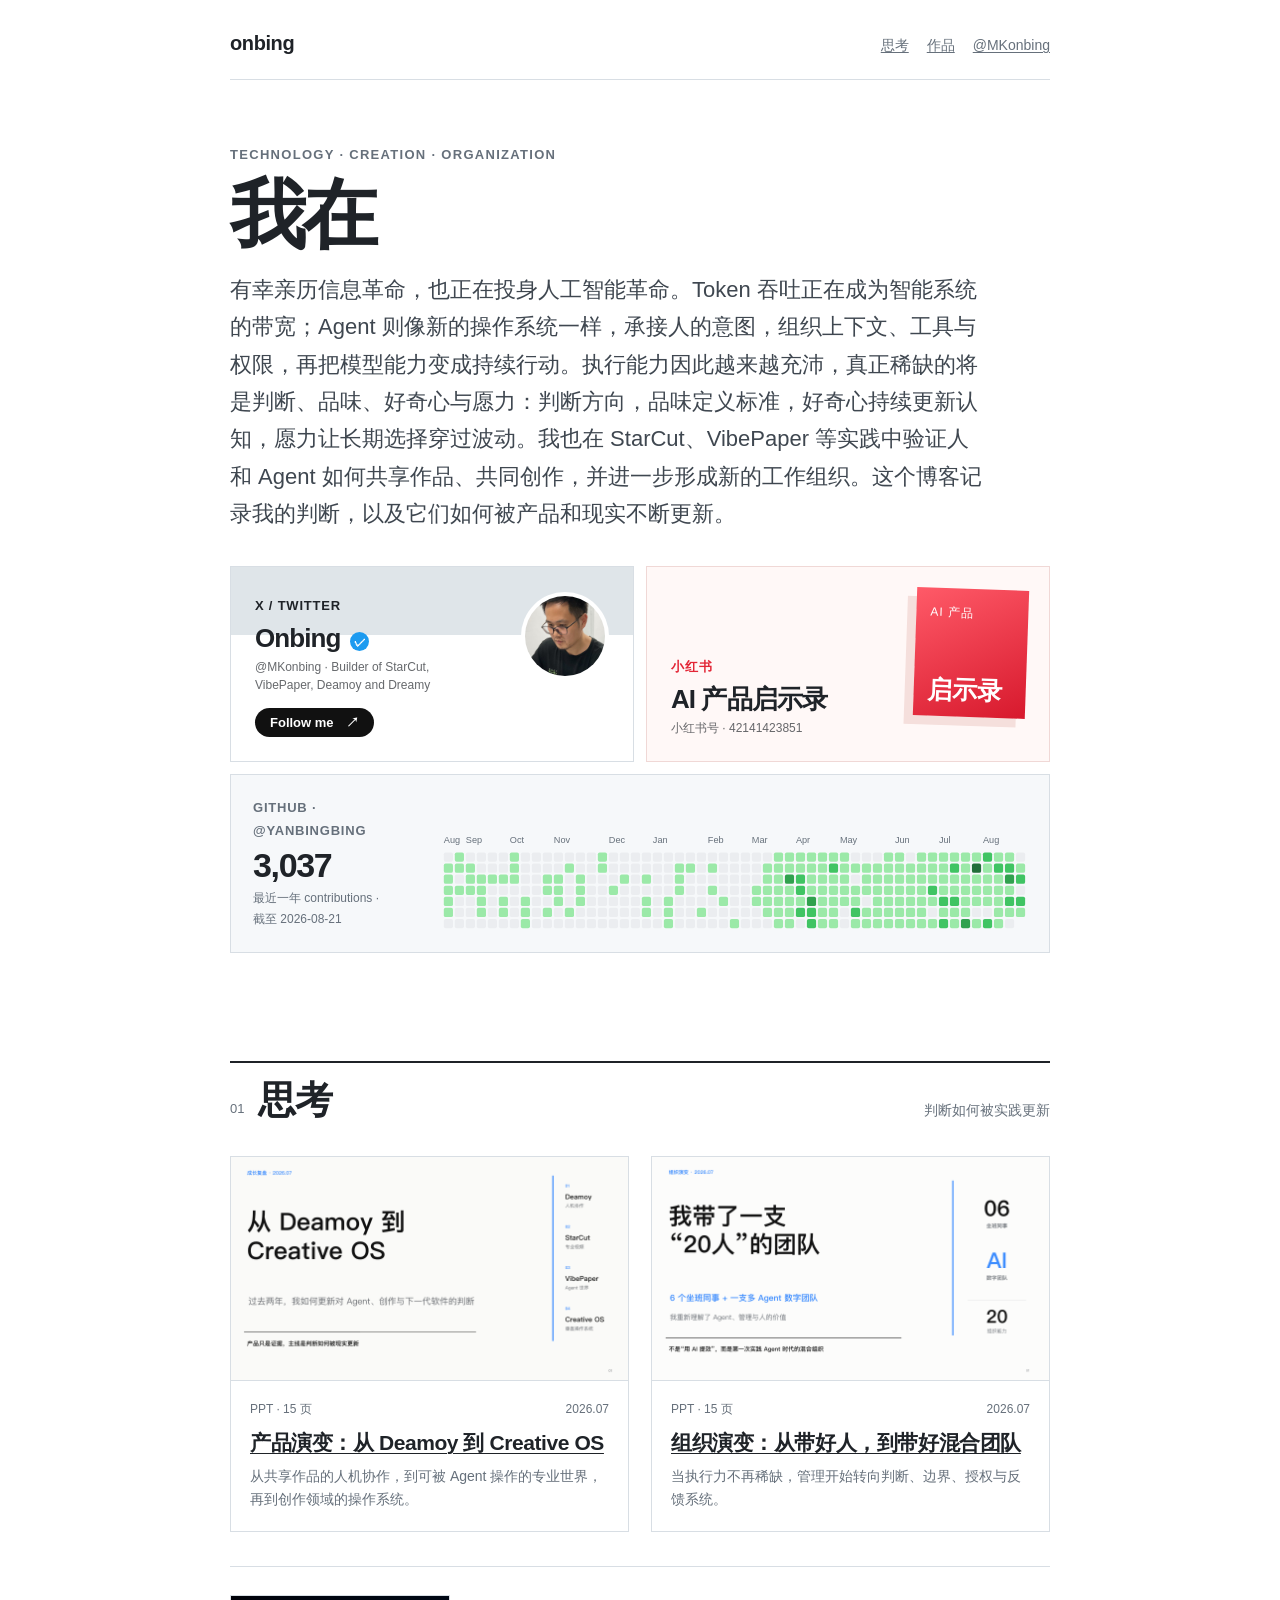
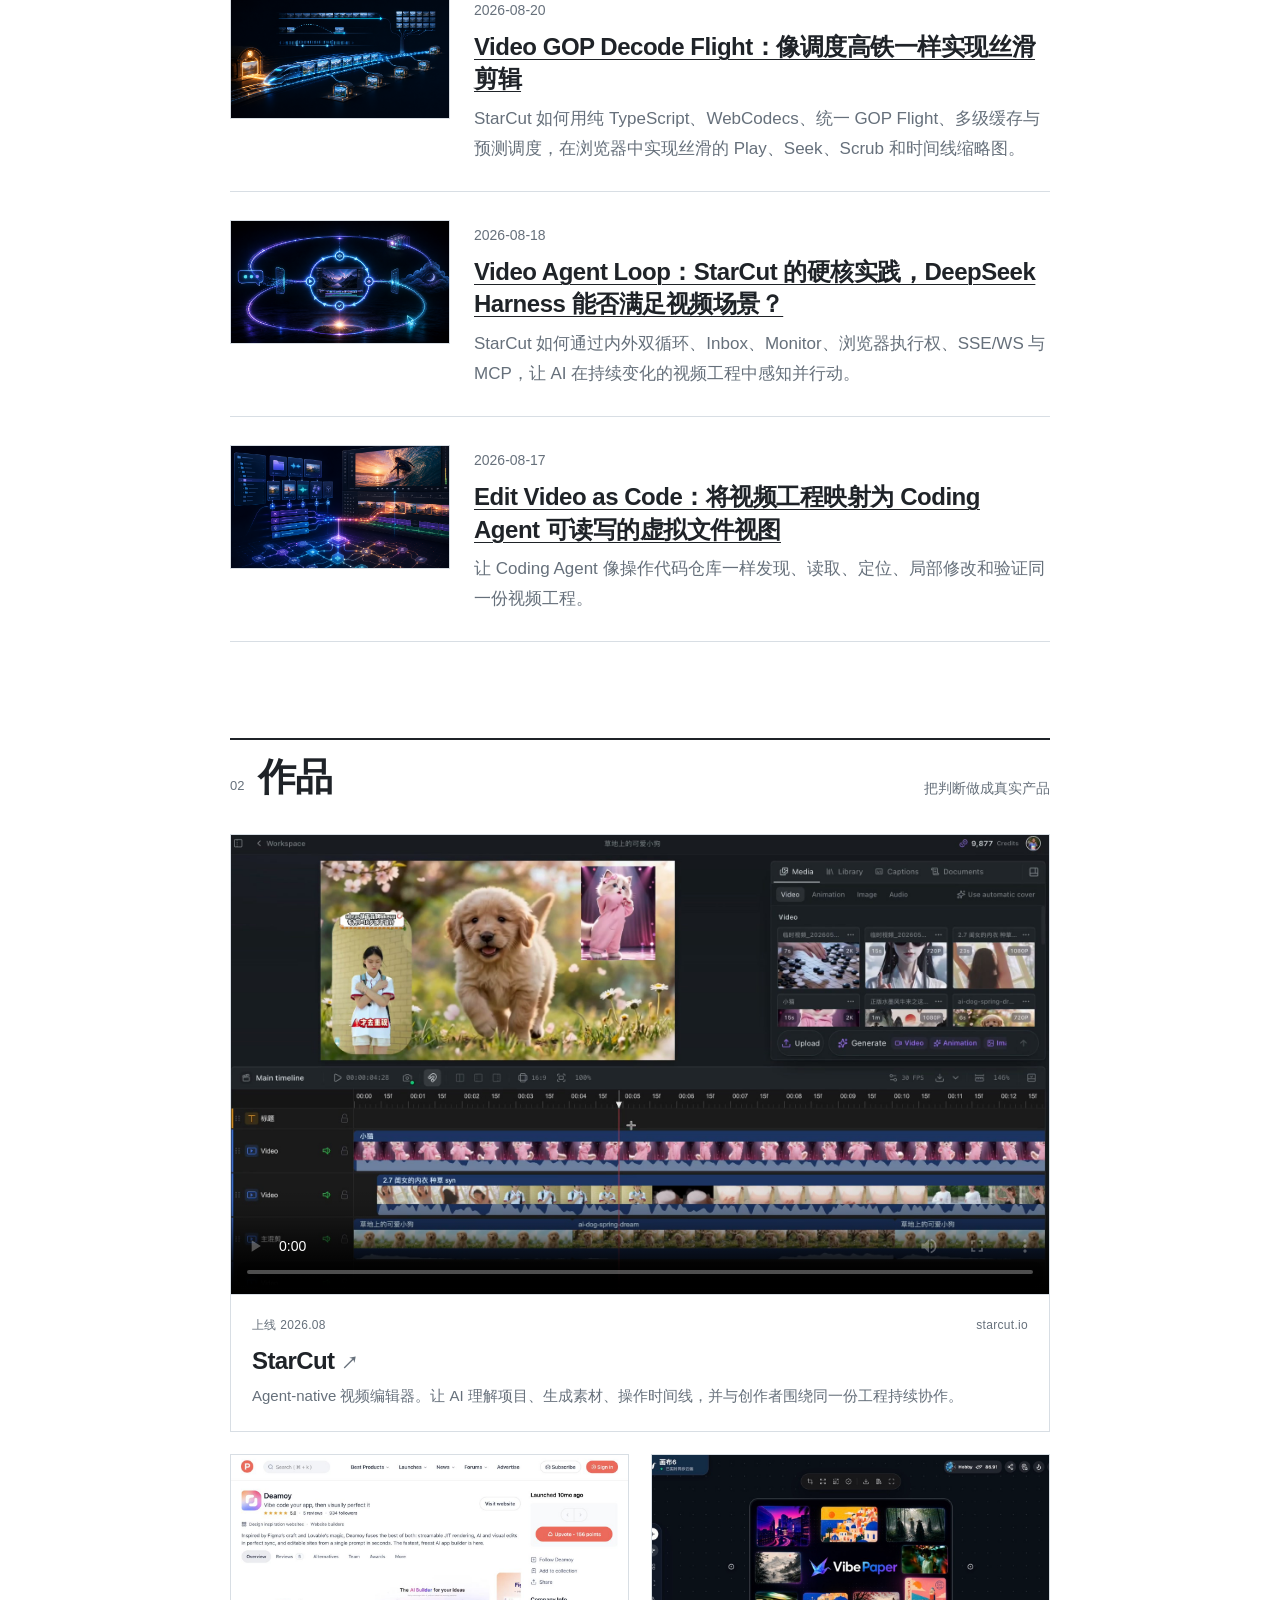
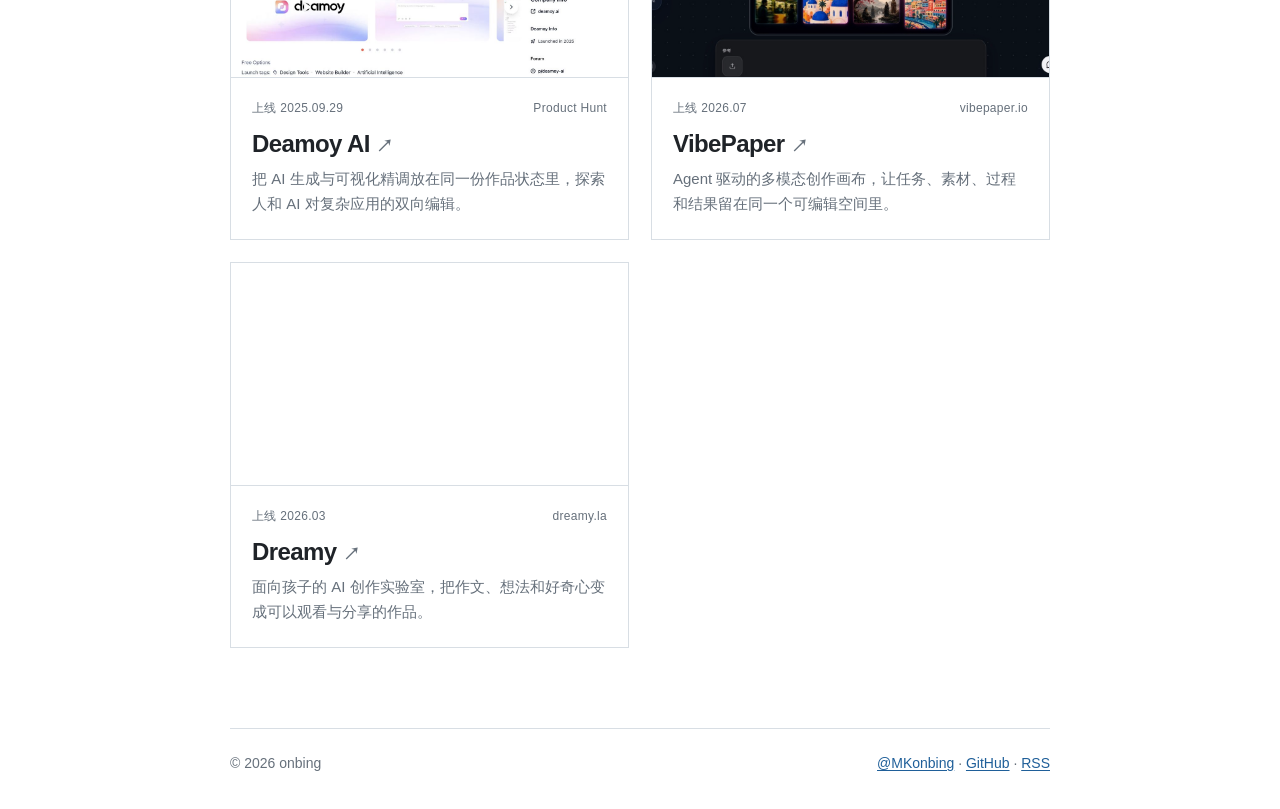
==== commit 2bc47f93: "refine: rename homepage statement to 我在" ====
--- a/index.html
+++ b/index.html
@@ -98,7 +98,7 @@
   <main class="page home-page" id="main">
     <section class="home-hero" id="about" aria-labelledby="site-title">
       <p class="hero-kicker">Technology · Creation · Organization</p>
-      <h1 id="site-title">在场</h1>
+      <h1 id="site-title">我在</h1>
       <p class="hero-intro">有幸亲历信息革命，也正在投身人工智能革命。Token 吞吐正在成为智能系统的带宽；Agent 则像新的操作系统一样，承接人的意图，组织上下文、工具与权限，再把模型能力变成持续行动。执行能力因此越来越充沛，真正稀缺的将是判断、品味、好奇心与愿力：判断方向，品味定义标准，好奇心持续更新认知，愿力让长期选择穿过波动。我也在 StarCut、VibePaper 等实践中验证人和 Agent 如何共享作品、共同创作，并进一步形成新的工作组织。这个博客记录我的判断，以及它们如何被产品和现实不断更新。</p>
 
       <div class="social-cards" aria-label="社交账号">
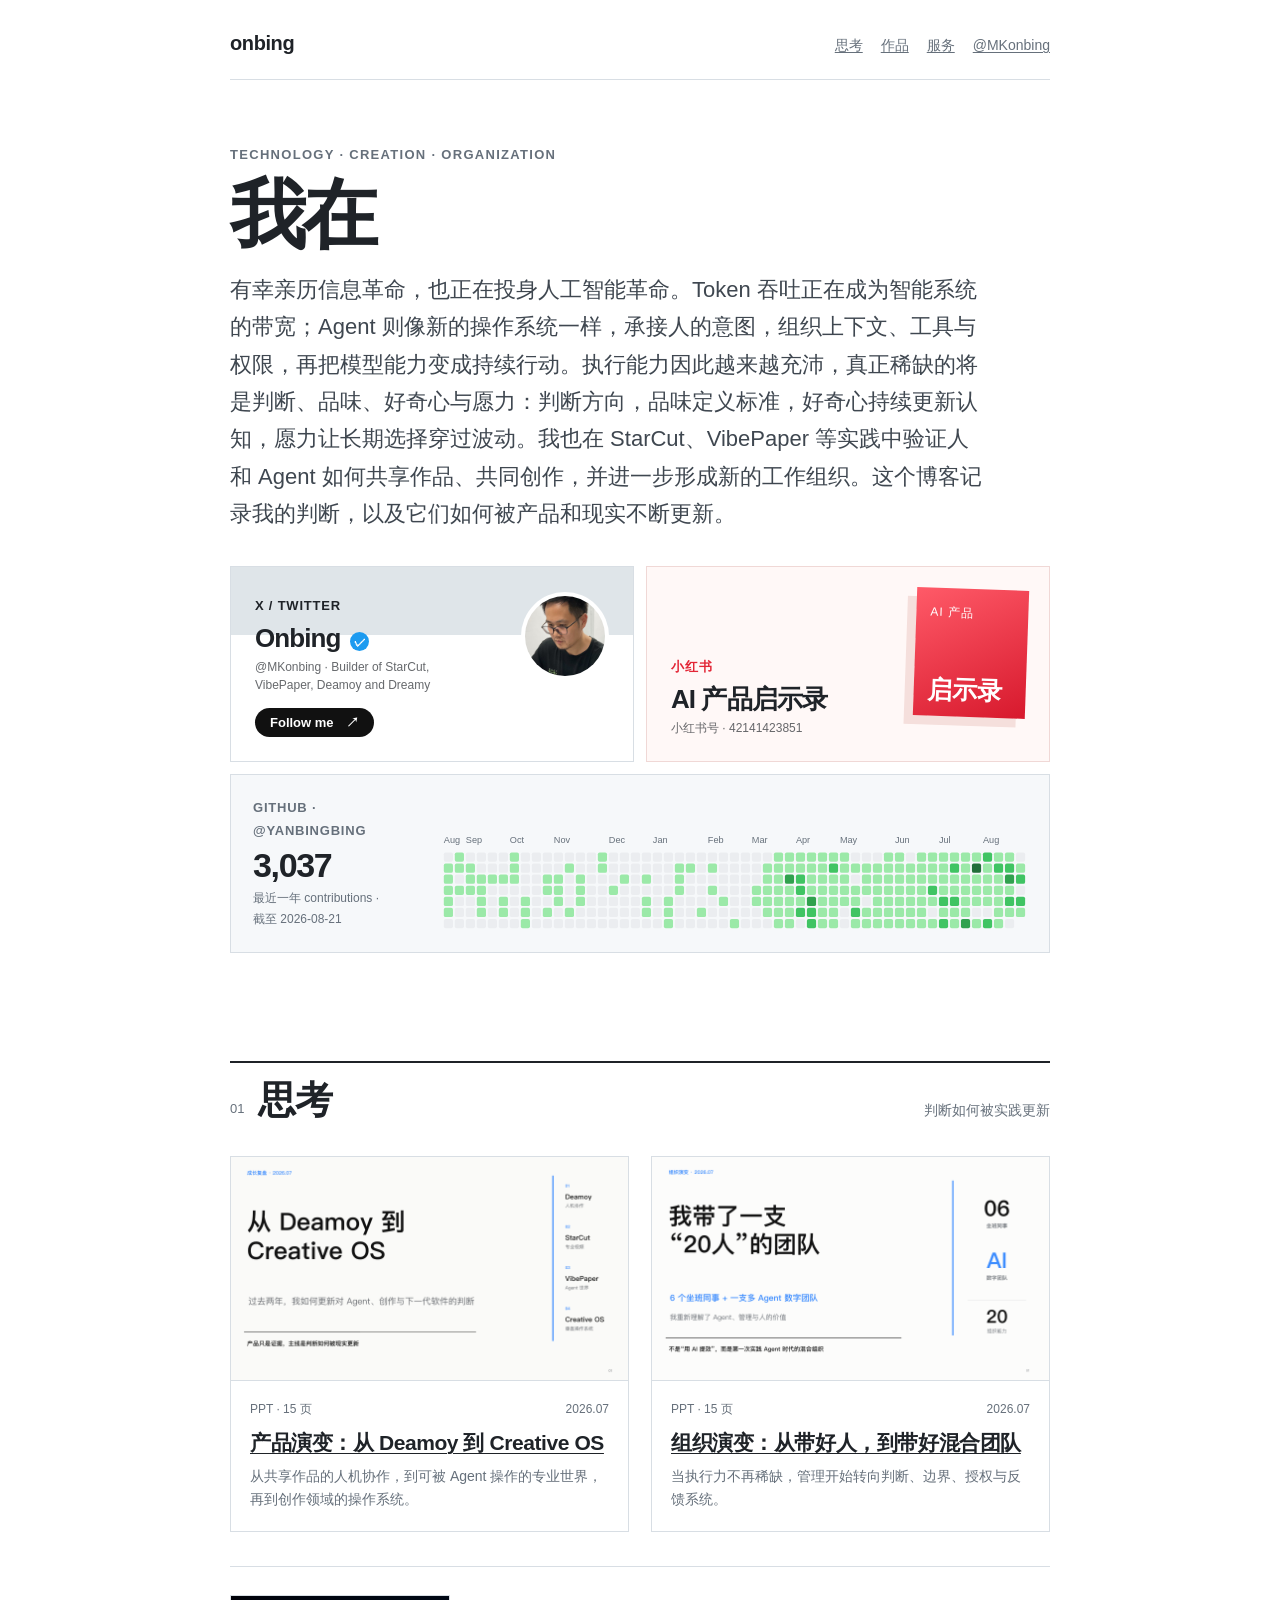
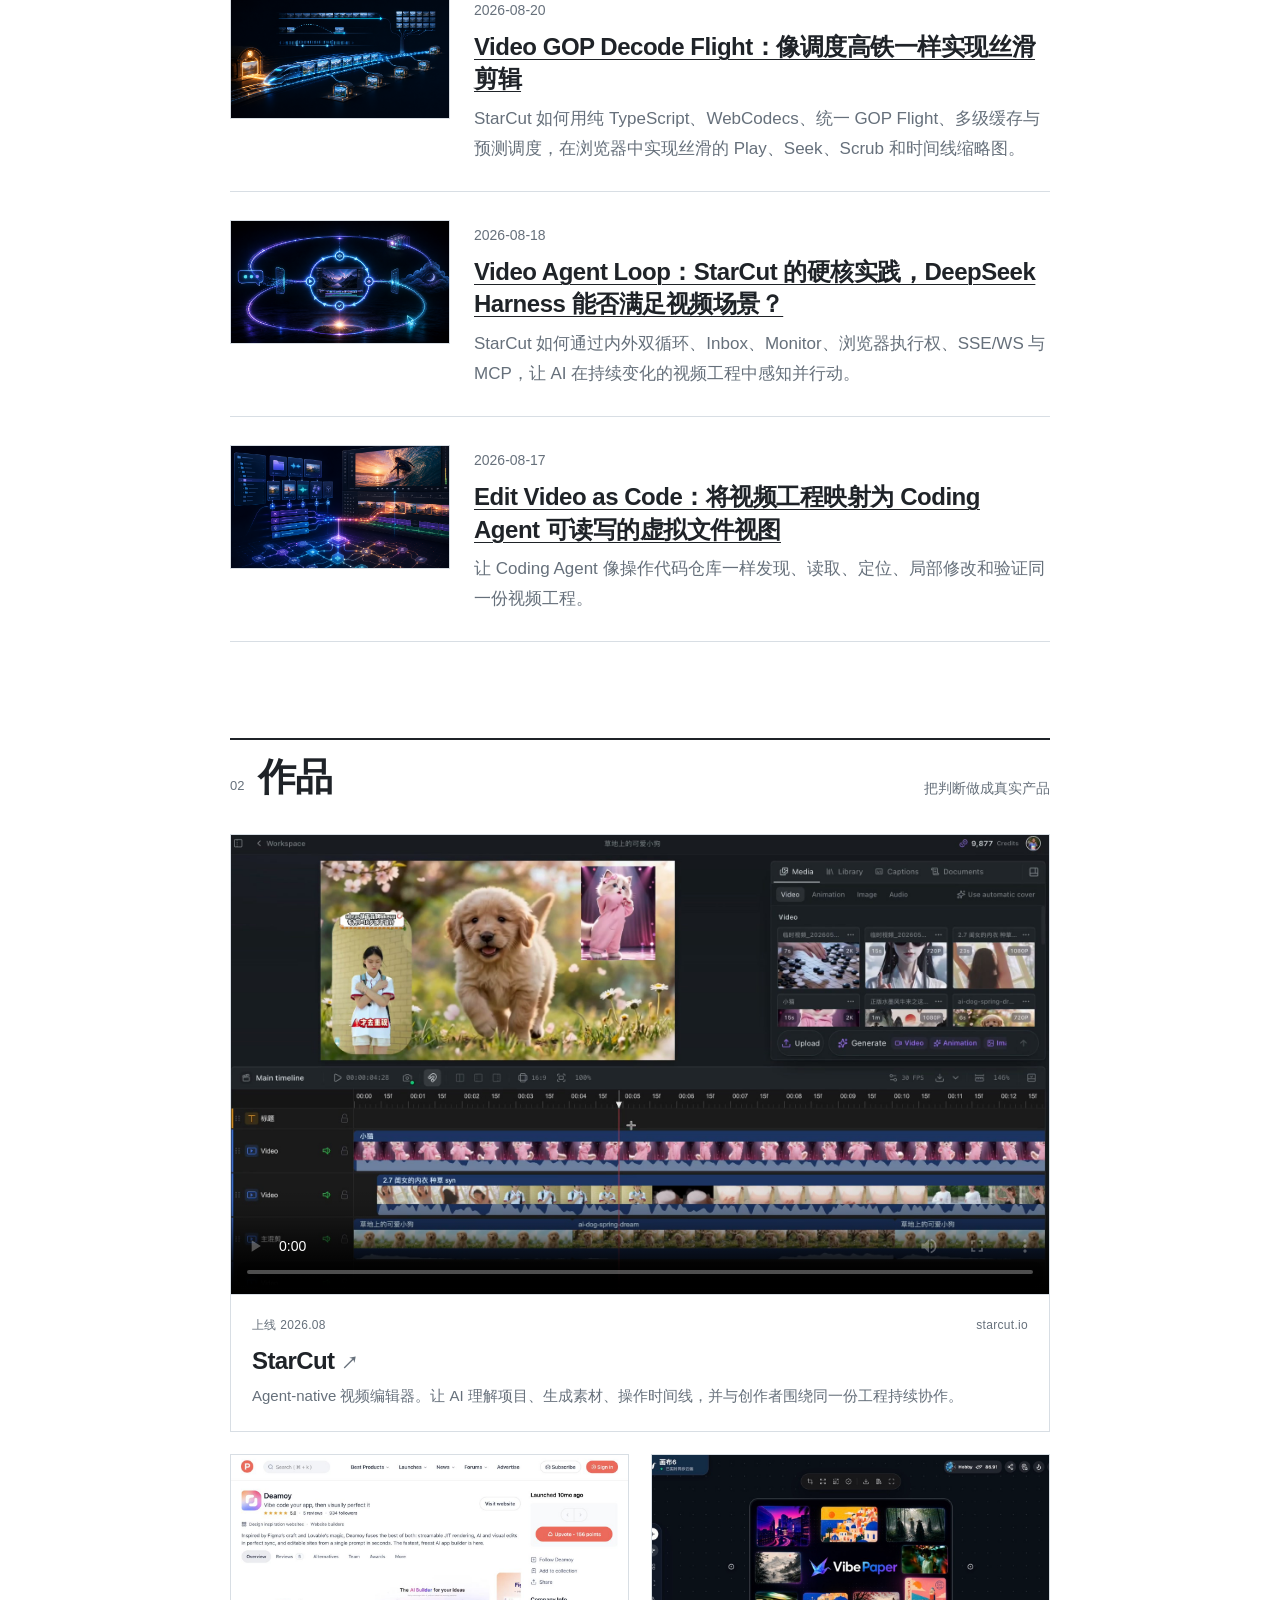
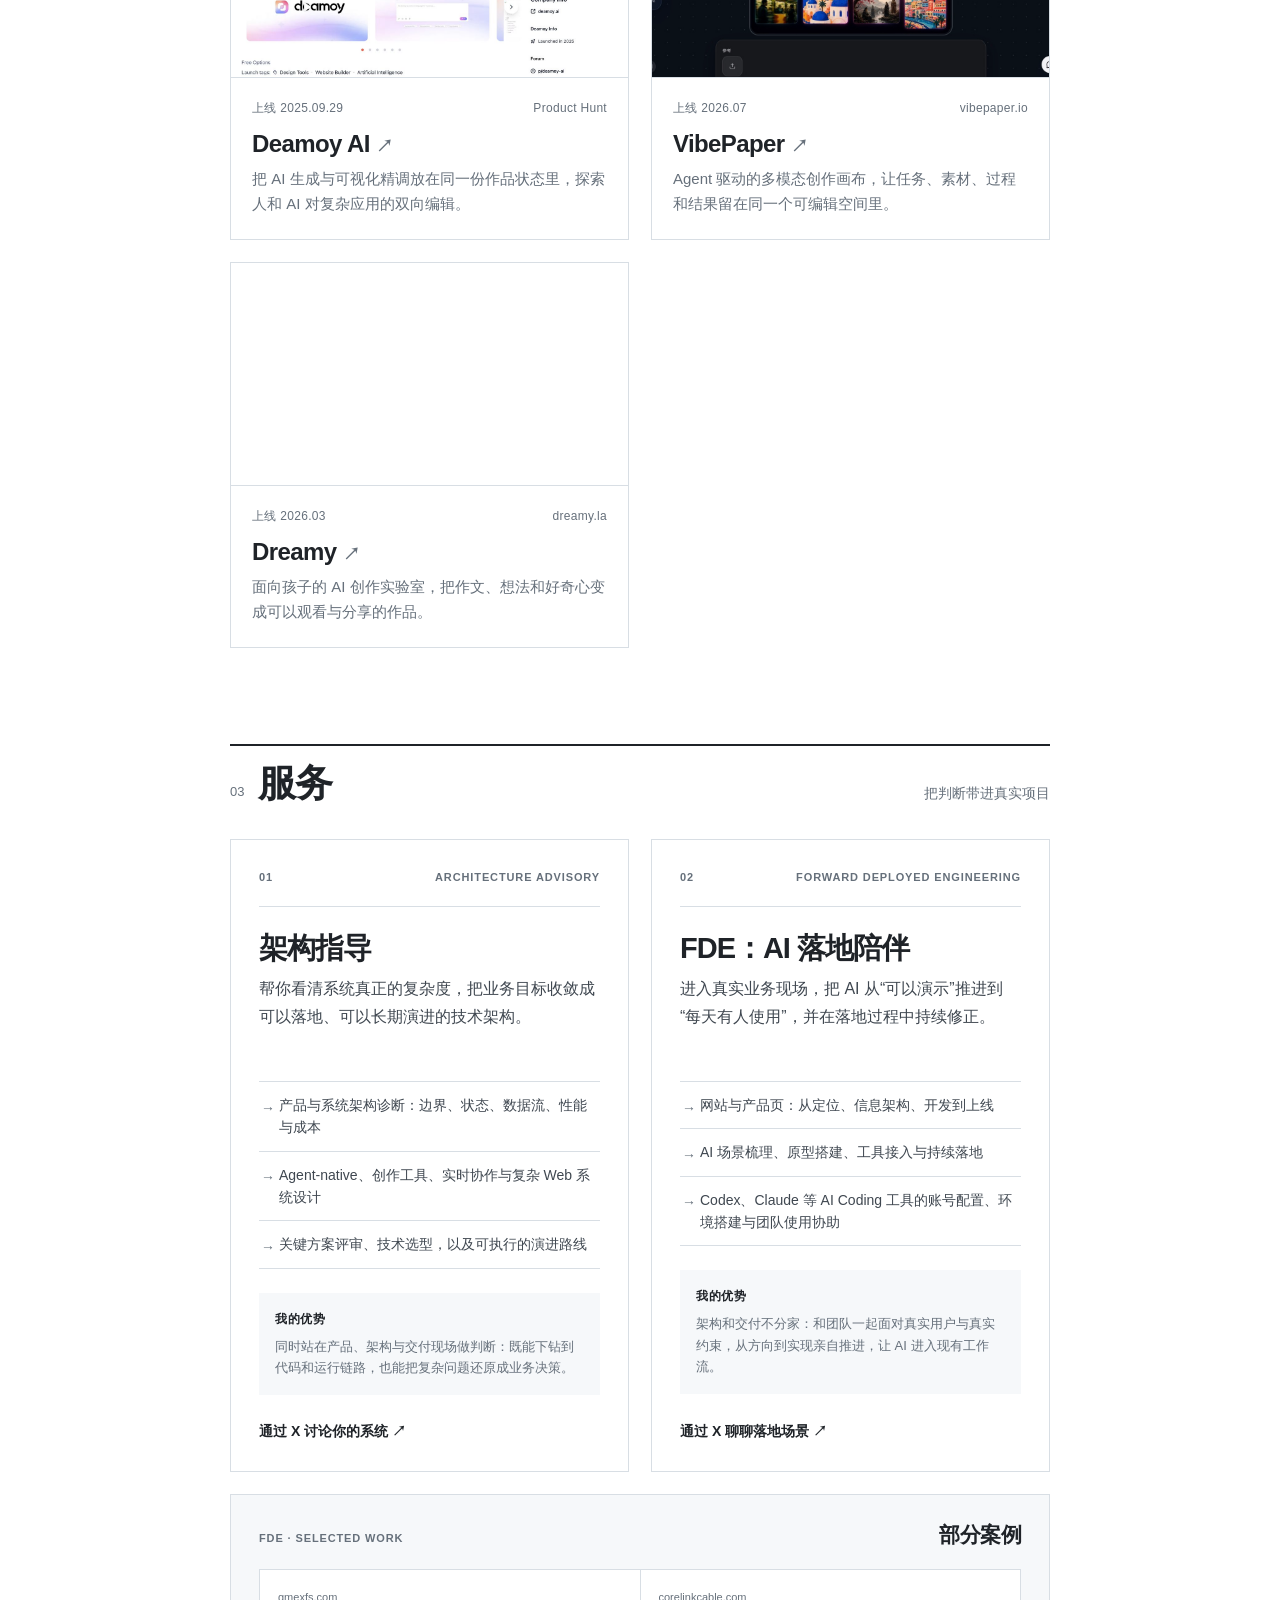
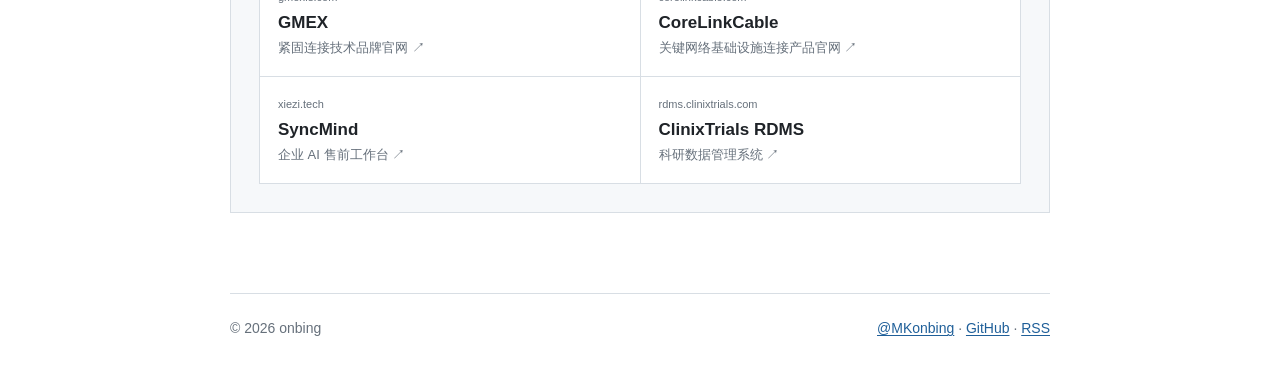
==== commit 158dd3a2: "feat: add architecture and fde services" ====
--- a/index.html
+++ b/index.html
@@ -3,8 +3,8 @@
 <head>
   <meta charset="utf-8">
   <meta name="viewport" content="width=device-width, initial-scale=1">
-  <title>onbing — 思考、作品与 AI 实践</title>
-  <meta name="description" content="onbing 的个人博客。物理系，兴趣驱动型；十五年架构与全栈开发、创业经历和 AI 产品实践，记录文章、PPT、视频与作品。">
+  <title>onbing — 思考、作品与服务</title>
+  <meta name="description" content="onbing 的个人主页：记录关于技术、产品与组织的思考，展示 StarCut、VibePaper 等作品，并提供架构指导与 FDE AI 落地陪伴。">
   <meta name="author" content="onbing">
   <meta name="robots" content="index,follow,max-image-preview:large">
   <link rel="canonical" href="https://onbing.com/">
@@ -13,8 +13,8 @@
   <link rel="alternate" type="application/rss+xml" title="onbing RSS" href="https://onbing.com/feed.xml">
   <meta property="og:type" content="website">
   <meta property="og:site_name" content="onbing">
-  <meta property="og:title" content="onbing — 思考、作品与 AI 实践">
-  <meta property="og:description" content="十五年架构与全栈开发、创业经历和 AI 产品实践；记录文章、PPT、视频与作品。">
+  <meta property="og:title" content="onbing — 思考、作品与服务">
+  <meta property="og:description" content="记录关于技术、产品与组织的思考，展示真实作品，并提供架构指导与 FDE AI 落地陪伴。">
   <meta property="og:url" content="https://onbing.com/">
   <meta property="og:image" content="https://onbing.com/assets/posts/video-gop-decode-flight/cover.png">
   <meta property="og:image:width" content="1672">
@@ -22,8 +22,8 @@
   <meta property="og:locale" content="zh_CN">
   <meta name="twitter:card" content="summary_large_image">
   <meta name="twitter:creator" content="@MKonbing">
-  <meta name="twitter:title" content="onbing — 思考、作品与 AI 实践">
-  <meta name="twitter:description" content="十五年架构与全栈开发、创业经历和 AI 产品实践；记录文章、PPT、视频与作品。">
+  <meta name="twitter:title" content="onbing — 思考、作品与服务">
+  <meta name="twitter:description" content="记录关于技术、产品与组织的思考，展示真实作品，并提供架构指导与 FDE AI 落地陪伴。">
   <meta name="twitter:image" content="https://onbing.com/assets/posts/video-gop-decode-flight/cover.png">
   <script type="application/ld+json">
   {
@@ -31,7 +31,7 @@
     "@type": "Blog",
     "name": "onbing",
     "url": "https://onbing.com/",
-    "description": "物理系，兴趣驱动型；十五年架构与全栈开发、创业经历和 AI 产品实践，记录文章、PPT、视频与作品。",
+    "description": "记录关于技术、产品与组织的思考，展示真实作品，并提供架构指导与 FDE AI 落地陪伴。",
     "inLanguage": "zh-CN",
     "author": {
       "@type": "Person",
@@ -91,6 +91,7 @@
     <nav class="site-nav" aria-label="站点导航">
       <a href="/#thinking">思考</a>
       <a href="/#works">作品</a>
+      <a href="/#services">服务</a>
       <a href="https://x.com/MKonbing" rel="me">@MKonbing</a>
     </nav>
   </header>
@@ -269,6 +270,80 @@
         </article>
       </div>
     </section>
+
+    <section class="home-section" id="services" aria-labelledby="services-title">
+      <header class="home-section-heading">
+        <div><span>03</span><h2 id="services-title">服务</h2></div>
+        <p>把判断带进真实项目</p>
+      </header>
+      <div class="service-grid">
+        <article class="service-card">
+          <header class="service-card-header">
+            <span>01</span>
+            <p>Architecture Advisory</p>
+          </header>
+          <h3>架构指导</h3>
+          <p class="service-card-intro">帮你看清系统真正的复杂度，把业务目标收敛成可以落地、可以长期演进的技术架构。</p>
+          <ul class="service-list">
+            <li>产品与系统架构诊断：边界、状态、数据流、性能与成本</li>
+            <li>Agent-native、创作工具、实时协作与复杂 Web 系统设计</li>
+            <li>关键方案评审、技术选型，以及可执行的演进路线</li>
+          </ul>
+          <div class="service-advantage">
+            <strong>我的优势</strong>
+            <p>同时站在产品、架构与交付现场做判断：既能下钻到代码和运行链路，也能把复杂问题还原成业务决策。</p>
+          </div>
+          <a class="service-contact" href="https://x.com/MKonbing" rel="me">通过 X 讨论你的系统 <span aria-hidden="true">↗</span></a>
+        </article>
+
+        <article class="service-card">
+          <header class="service-card-header">
+            <span>02</span>
+            <p>Forward Deployed Engineering</p>
+          </header>
+          <h3>FDE：AI 落地陪伴</h3>
+          <p class="service-card-intro">进入真实业务现场，把 AI 从“可以演示”推进到“每天有人使用”，并在落地过程中持续修正。</p>
+          <ul class="service-list">
+            <li>网站与产品页：从定位、信息架构、开发到上线</li>
+            <li>AI 场景梳理、原型搭建、工具接入与持续落地</li>
+            <li>Codex、Claude 等 AI Coding 工具的账号配置、环境搭建与团队使用协助</li>
+          </ul>
+          <div class="service-advantage">
+            <strong>我的优势</strong>
+            <p>架构和交付不分家：和团队一起面对真实用户与真实约束，从方向到实现亲自推进，让 AI 进入现有工作流。</p>
+          </div>
+          <a class="service-contact" href="https://x.com/MKonbing" rel="me">通过 X 聊聊落地场景 <span aria-hidden="true">↗</span></a>
+        </article>
+      </div>
+      <section class="service-cases" aria-labelledby="fde-cases-title">
+        <header class="service-cases-header">
+          <p>FDE · Selected Work</p>
+          <h3 id="fde-cases-title">部分案例</h3>
+        </header>
+        <div class="service-case-grid">
+          <a class="service-case" href="https://www.gmexfs.com/">
+            <small>gmexfs.com</small>
+            <strong>GMEX</strong>
+            <span>紧固连接技术品牌官网 <i aria-hidden="true">↗</i></span>
+          </a>
+          <a class="service-case" href="https://corelinkcable.com/">
+            <small>corelinkcable.com</small>
+            <strong>CoreLinkCable</strong>
+            <span>关键网络基础设施连接产品官网 <i aria-hidden="true">↗</i></span>
+          </a>
+          <a class="service-case" href="https://xiezi.tech/">
+            <small>xiezi.tech</small>
+            <strong>SyncMind</strong>
+            <span>企业 AI 售前工作台 <i aria-hidden="true">↗</i></span>
+          </a>
+          <a class="service-case" href="https://rdms.clinixtrials.com">
+            <small>rdms.clinixtrials.com</small>
+            <strong>ClinixTrials RDMS</strong>
+            <span>科研数据管理系统 <i aria-hidden="true">↗</i></span>
+          </a>
+        </div>
+      </section>
+    </section>
   </main>
 
   <footer class="site-footer">
--- a/assets/site.css
+++ b/assets/site.css
@@ -561,6 +561,205 @@
   line-height: 1.65;
 }
 
+.service-grid {
+  display: grid;
+  grid-template-columns: repeat(2, minmax(0, 1fr));
+  gap: 22px;
+}
+
+.service-card {
+  display: flex;
+  min-width: 0;
+  padding: 28px;
+  flex-direction: column;
+  background: var(--background);
+  border: 1px solid var(--border);
+  transition: transform 180ms ease, border-color 180ms ease, box-shadow 180ms ease;
+}
+
+.service-card:hover {
+  border-color: #9da7b1;
+  box-shadow: 0 14px 34px rgba(31, 35, 40, 0.09);
+  transform: translateY(-3px);
+}
+
+.service-card-header {
+  display: flex;
+  align-items: baseline;
+  justify-content: space-between;
+  gap: 16px;
+  padding-bottom: 18px;
+  border-bottom: 1px solid var(--border);
+}
+
+.service-card-header span,
+.service-card-header p {
+  margin: 0;
+  color: var(--muted);
+  font-size: 11px;
+  font-weight: 600;
+  letter-spacing: 0.08em;
+  text-transform: uppercase;
+}
+
+.service-card-header p {
+  overflow: hidden;
+  text-align: right;
+  text-overflow: ellipsis;
+  white-space: nowrap;
+}
+
+.service-card h3 {
+  margin: 24px 0 10px;
+  font-size: 29px;
+  line-height: 1.2;
+  letter-spacing: -0.035em;
+}
+
+.service-card-intro {
+  min-height: 5.1em;
+  margin: 0;
+  color: #3f4750;
+  font-size: 16px;
+  line-height: 1.7;
+}
+
+.service-list {
+  margin: 24px 0;
+  padding: 0;
+  list-style: none;
+  border-top: 1px solid var(--border);
+}
+
+.service-list li {
+  position: relative;
+  padding: 12px 0 12px 20px;
+  color: #3f4750;
+  font-size: 14px;
+  line-height: 1.6;
+  border-bottom: 1px solid var(--border);
+}
+
+.service-list li::before {
+  position: absolute;
+  top: 1.05em;
+  left: 2px;
+  color: var(--muted);
+  content: "→";
+}
+
+.service-advantage {
+  margin-bottom: 24px;
+  padding: 16px;
+  background: var(--soft);
+}
+
+.service-advantage strong {
+  display: block;
+  margin-bottom: 6px;
+  font-size: 12px;
+  letter-spacing: 0.06em;
+}
+
+.service-advantage p {
+  margin: 0;
+  color: var(--muted);
+  font-size: 13px;
+  line-height: 1.65;
+}
+
+.service-contact {
+  align-self: flex-start;
+  margin-top: auto;
+  color: var(--text);
+  font-size: 14px;
+  font-weight: 600;
+  text-decoration: none;
+}
+
+.service-contact:hover {
+  text-decoration: underline;
+}
+
+.service-cases {
+  margin-top: 22px;
+  padding: 26px 28px 28px;
+  background: var(--soft);
+  border: 1px solid var(--border);
+}
+
+.service-cases-header {
+  display: flex;
+  align-items: flex-end;
+  justify-content: space-between;
+  gap: 20px;
+  margin-bottom: 20px;
+}
+
+.service-cases-header p {
+  margin: 0;
+  color: var(--muted);
+  font-size: 11px;
+  font-weight: 600;
+  letter-spacing: 0.08em;
+  text-transform: uppercase;
+}
+
+.service-cases-header h3 {
+  margin: 0;
+  font-size: 21px;
+  line-height: 1.3;
+  letter-spacing: -0.025em;
+}
+
+.service-case-grid {
+  display: grid;
+  grid-template-columns: repeat(2, minmax(0, 1fr));
+  gap: 1px;
+  overflow: hidden;
+  background: var(--border);
+  border: 1px solid var(--border);
+}
+
+.service-case {
+  display: flex;
+  min-width: 0;
+  padding: 18px;
+  flex-direction: column;
+  color: var(--text);
+  background: var(--background);
+  text-decoration: none;
+  transition: background 160ms ease;
+}
+
+.service-case:hover {
+  background: #fbfcfd;
+}
+
+.service-case small {
+  overflow: hidden;
+  color: var(--muted);
+  font-size: 11px;
+  text-overflow: ellipsis;
+  white-space: nowrap;
+}
+
+.service-case strong {
+  margin: 5px 0 3px;
+  font-size: 17px;
+  line-height: 1.35;
+}
+
+.service-case span {
+  color: var(--muted);
+  font-size: 13px;
+  line-height: 1.55;
+}
+
+.service-case i {
+  font-style: normal;
+}
+
 .section-title {
   margin: 0 0 14px;
   font-size: 15px;
@@ -939,6 +1138,32 @@
     transform: none;
   }
 
+  .service-grid {
+    grid-template-columns: 1fr;
+    gap: 18px;
+  }
+
+  .service-card {
+    padding: 22px;
+  }
+
+  .service-card:hover {
+    box-shadow: none;
+    transform: none;
+  }
+
+  .service-card-intro {
+    min-height: 0;
+  }
+
+  .service-cases {
+    padding: 22px;
+  }
+
+  .service-case-grid {
+    grid-template-columns: 1fr;
+  }
+
   .post-item {
     grid-template-columns: 1fr;
     gap: 16px;
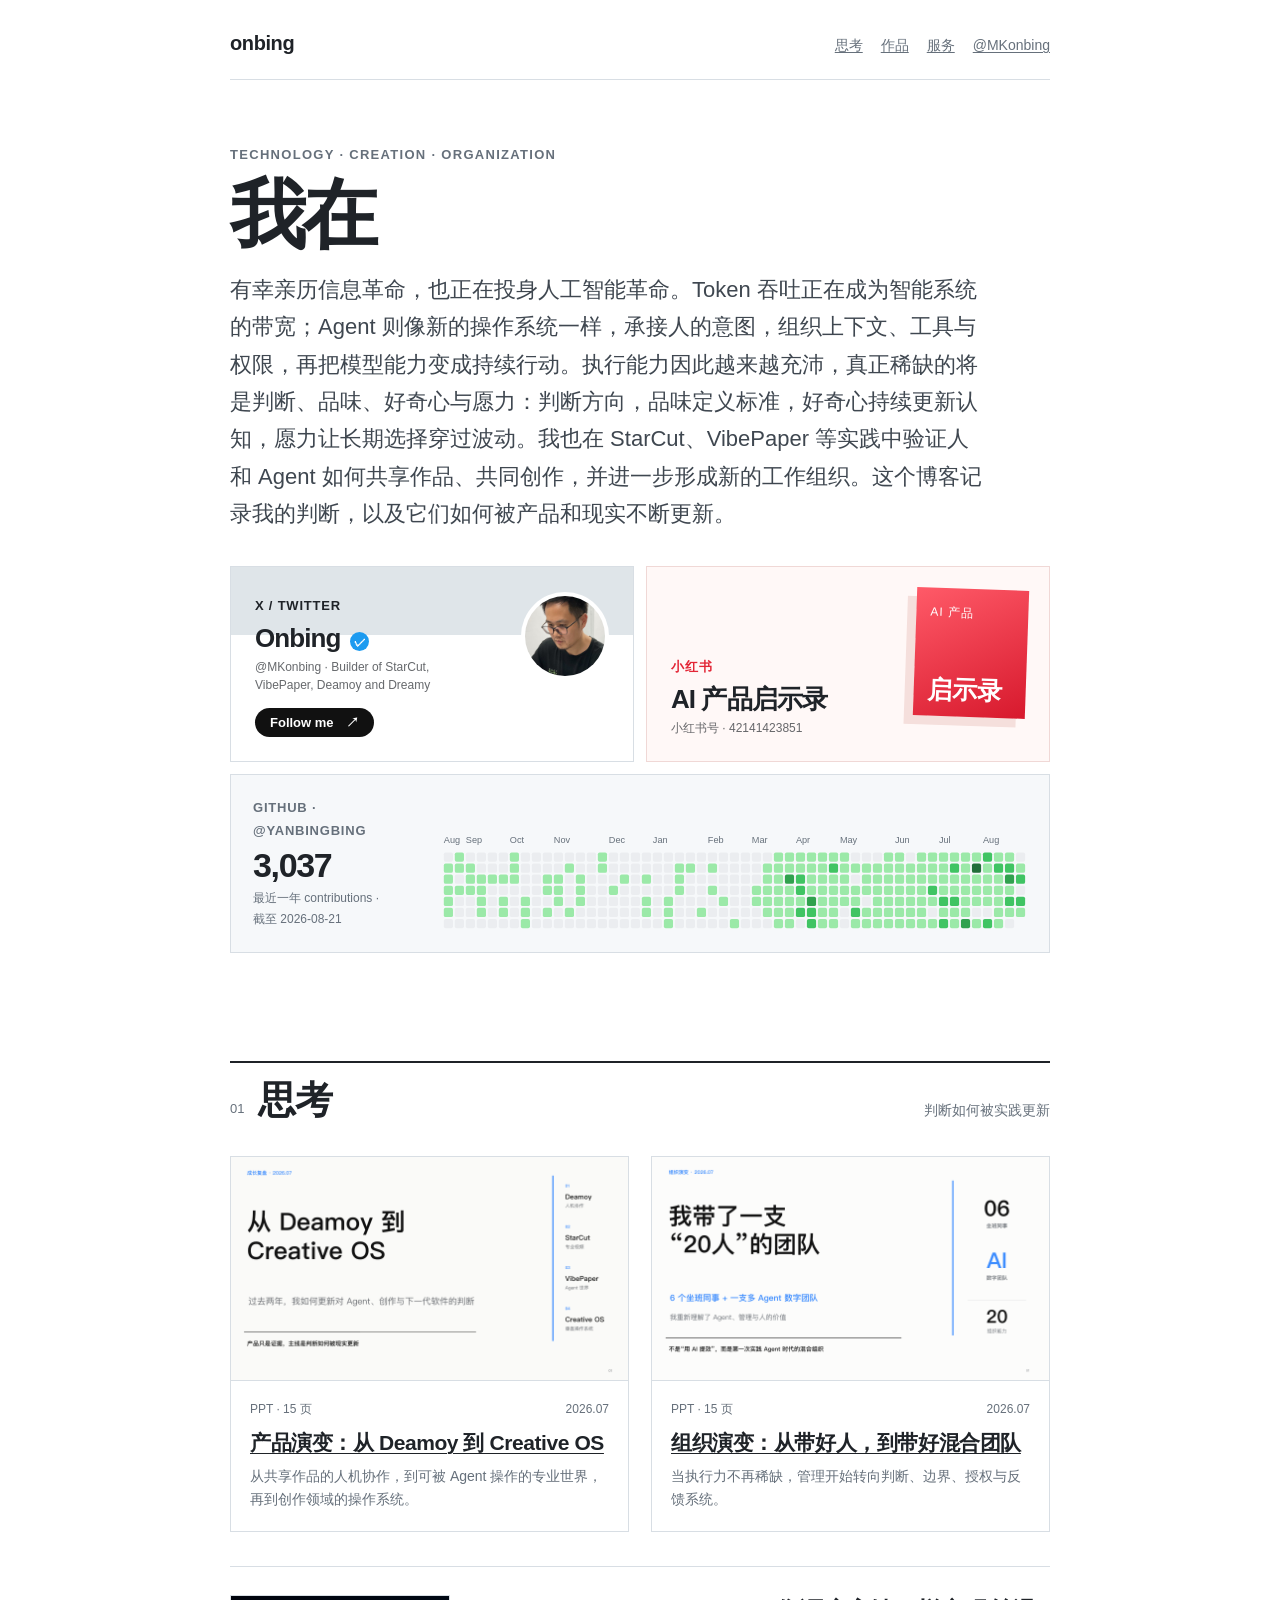
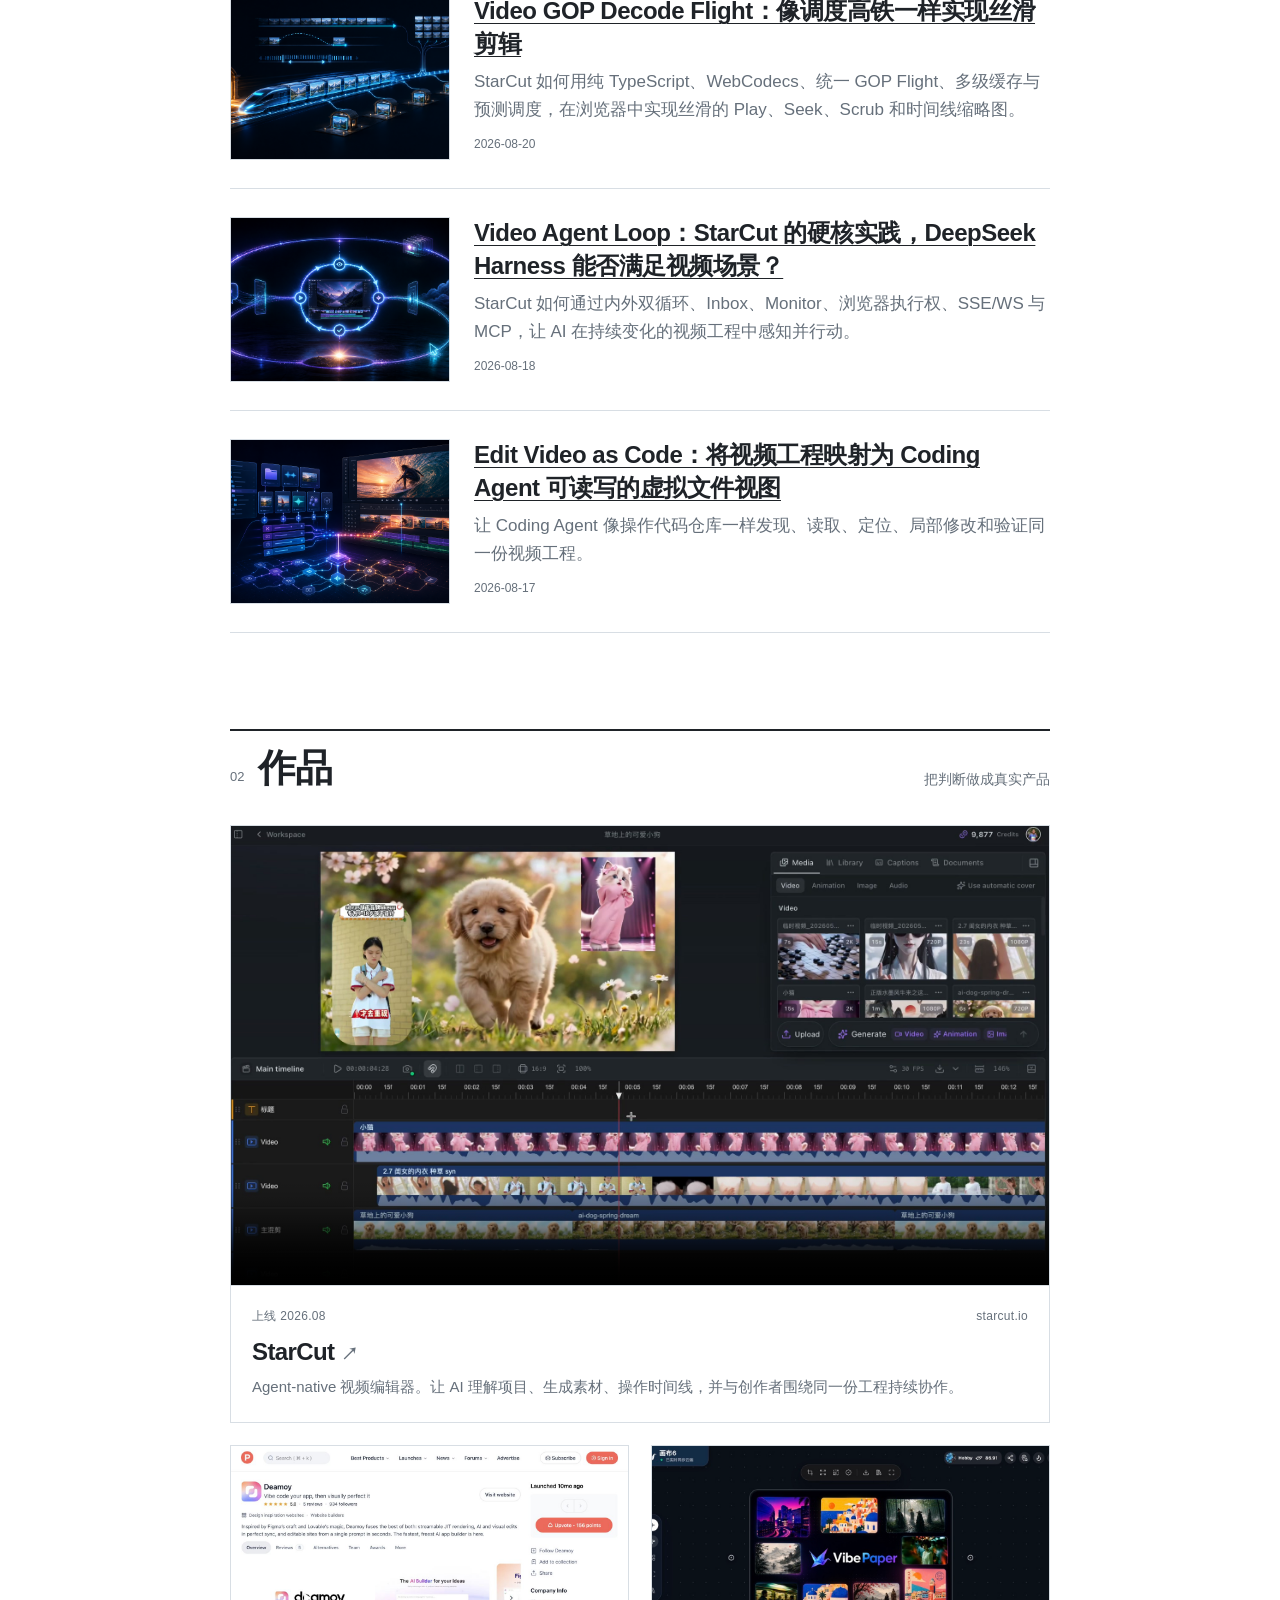
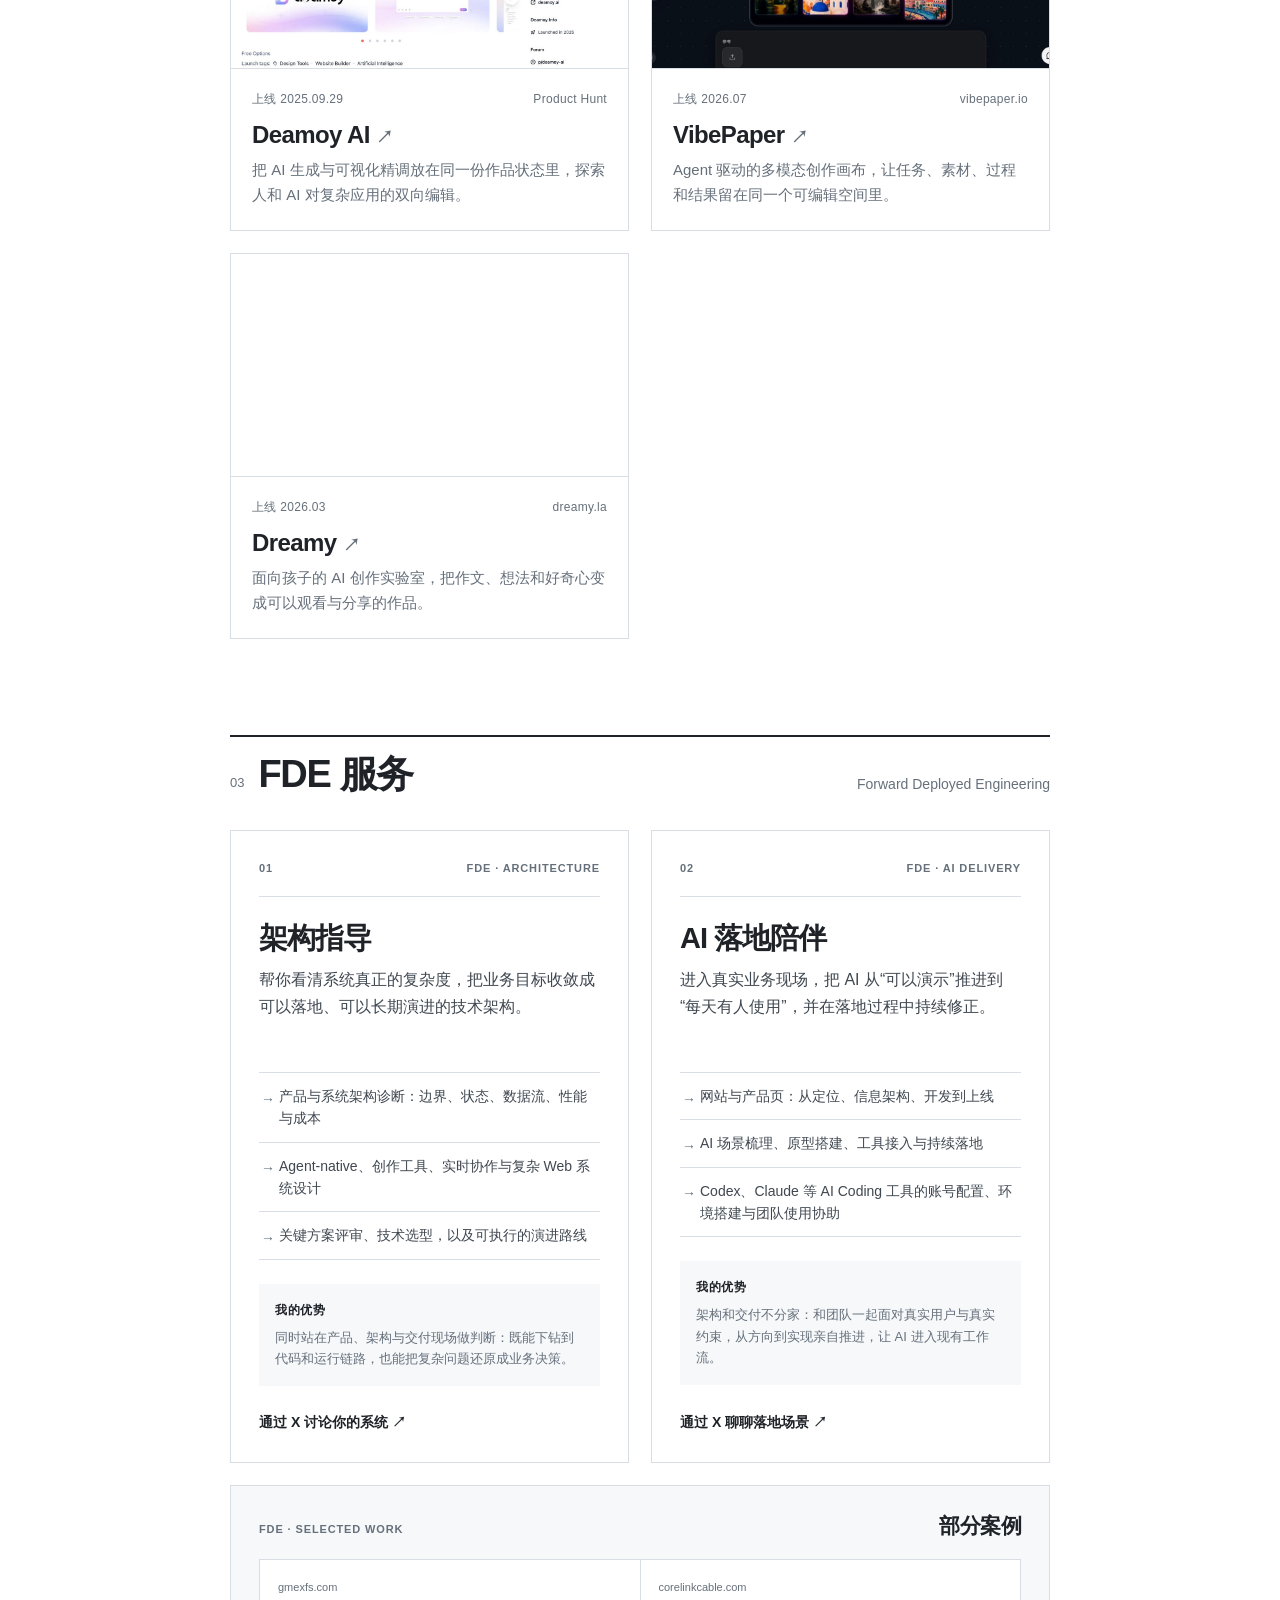
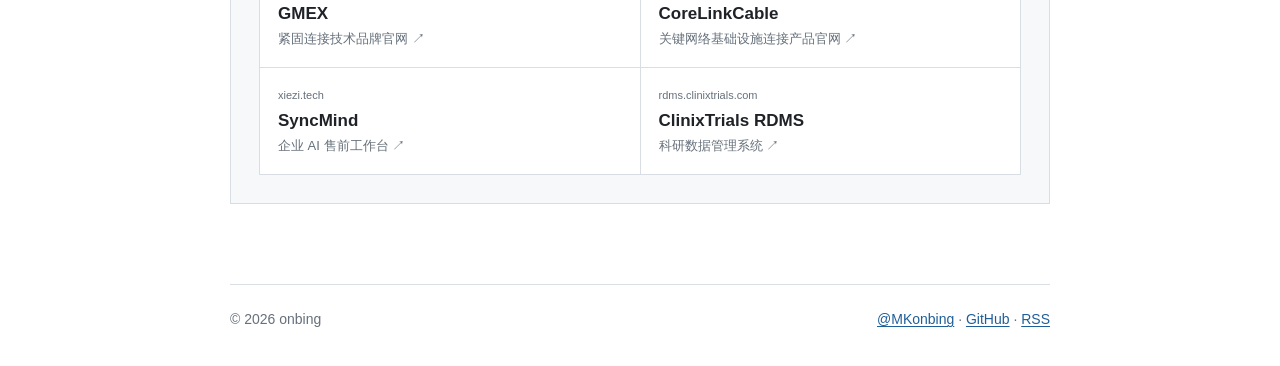
==== commit 2bc00a21: "fix: align article metadata and fde hierarchy" ====
--- a/index.html
+++ b/index.html
@@ -4,7 +4,7 @@
   <meta charset="utf-8">
   <meta name="viewport" content="width=device-width, initial-scale=1">
   <title>onbing — 思考、作品与服务</title>
-  <meta name="description" content="onbing 的个人主页：记录关于技术、产品与组织的思考，展示 StarCut、VibePaper 等作品，并提供架构指导与 FDE AI 落地陪伴。">
+  <meta name="description" content="onbing 的个人主页：记录关于技术、产品与组织的思考，展示 StarCut、VibePaper 等作品，并提供涵盖架构指导、网页搭建与 AI 落地陪伴的 FDE 服务。">
   <meta name="author" content="onbing">
   <meta name="robots" content="index,follow,max-image-preview:large">
   <link rel="canonical" href="https://onbing.com/">
@@ -14,7 +14,7 @@
   <meta property="og:type" content="website">
   <meta property="og:site_name" content="onbing">
   <meta property="og:title" content="onbing — 思考、作品与服务">
-  <meta property="og:description" content="记录关于技术、产品与组织的思考，展示真实作品，并提供架构指导与 FDE AI 落地陪伴。">
+  <meta property="og:description" content="记录关于技术、产品与组织的思考，展示真实作品，并提供涵盖架构指导、网页搭建与 AI 落地陪伴的 FDE 服务。">
   <meta property="og:url" content="https://onbing.com/">
   <meta property="og:image" content="https://onbing.com/assets/posts/video-gop-decode-flight/cover.png">
   <meta property="og:image:width" content="1672">
@@ -23,7 +23,7 @@
   <meta name="twitter:card" content="summary_large_image">
   <meta name="twitter:creator" content="@MKonbing">
   <meta name="twitter:title" content="onbing — 思考、作品与服务">
-  <meta name="twitter:description" content="记录关于技术、产品与组织的思考，展示真实作品，并提供架构指导与 FDE AI 落地陪伴。">
+  <meta name="twitter:description" content="记录关于技术、产品与组织的思考，展示真实作品，并提供涵盖架构指导、网页搭建与 AI 落地陪伴的 FDE 服务。">
   <meta name="twitter:image" content="https://onbing.com/assets/posts/video-gop-decode-flight/cover.png">
   <script type="application/ld+json">
   {
@@ -31,7 +31,7 @@
     "@type": "Blog",
     "name": "onbing",
     "url": "https://onbing.com/",
-    "description": "记录关于技术、产品与组织的思考，展示真实作品，并提供架构指导与 FDE AI 落地陪伴。",
+    "description": "记录关于技术、产品与组织的思考，展示真实作品，并提供涵盖架构指导、网页搭建与 AI 落地陪伴的 FDE 服务。",
     "inLanguage": "zh-CN",
     "author": {
       "@type": "Person",
@@ -273,14 +273,14 @@
 
     <section class="home-section" id="services" aria-labelledby="services-title">
       <header class="home-section-heading">
-        <div><span>03</span><h2 id="services-title">服务</h2></div>
-        <p>把判断带进真实项目</p>
+        <div><span>03</span><h2 id="services-title">FDE 服务</h2></div>
+        <p>Forward Deployed Engineering</p>
       </header>
       <div class="service-grid">
         <article class="service-card">
           <header class="service-card-header">
             <span>01</span>
-            <p>Architecture Advisory</p>
+            <p>FDE · Architecture</p>
           </header>
           <h3>架构指导</h3>
           <p class="service-card-intro">帮你看清系统真正的复杂度，把业务目标收敛成可以落地、可以长期演进的技术架构。</p>
@@ -299,9 +299,9 @@
         <article class="service-card">
           <header class="service-card-header">
             <span>02</span>
-            <p>Forward Deployed Engineering</p>
+            <p>FDE · AI Delivery</p>
           </header>
-          <h3>FDE：AI 落地陪伴</h3>
+          <h3>AI 落地陪伴</h3>
           <p class="service-card-intro">进入真实业务现场，把 AI 从“可以演示”推进到“每天有人使用”，并在落地过程中持续修正。</p>
           <ul class="service-list">
             <li>网站与产品页：从定位、信息架构、开发到上线</li>
--- a/assets/site.css
+++ b/assets/site.css
@@ -786,7 +786,7 @@
 
 .post-item-cover {
   display: block;
-  aspect-ratio: 16 / 9;
+  aspect-ratio: 4 / 3;
   overflow: hidden;
   background: var(--soft);
   border: 1px solid var(--border);
@@ -805,7 +805,9 @@
 }
 
 .post-item article {
+  display: flex;
   min-width: 0;
+  flex-direction: column;
 }
 
 .post-item time,
@@ -814,8 +816,15 @@
   font-size: 14px;
 }
 
+.post-item time {
+  order: 3;
+  margin-top: 10px;
+  font-size: 12px;
+}
+
 .post-item h2 {
-  margin: 6px 0 8px;
+  order: 1;
+  margin: 0 0 8px;
   font-size: 24px;
   line-height: 1.35;
   letter-spacing: -0.02em;
@@ -826,8 +835,14 @@
 }
 
 .post-item p {
-  margin: 0;
-  color: var(--muted);
+  display: -webkit-box;
+  overflow: hidden;
+  order: 2;
+  margin: 0;
+  color: var(--muted);
+  line-height: 1.65;
+  -webkit-box-orient: vertical;
+  -webkit-line-clamp: 2;
 }
 
 .post-body {
@@ -1114,6 +1129,12 @@
     font-size: 32px;
   }
 
+  .home-section-heading p {
+    max-width: 150px;
+    line-height: 1.4;
+    text-align: right;
+  }
+
   .thought-grid {
     grid-template-columns: 1fr;
     gap: 18px;
@@ -1167,6 +1188,10 @@
   .post-item {
     grid-template-columns: 1fr;
     gap: 16px;
+  }
+
+  .post-item-cover {
+    aspect-ratio: 16 / 9;
   }
 
   .post-body h2 {
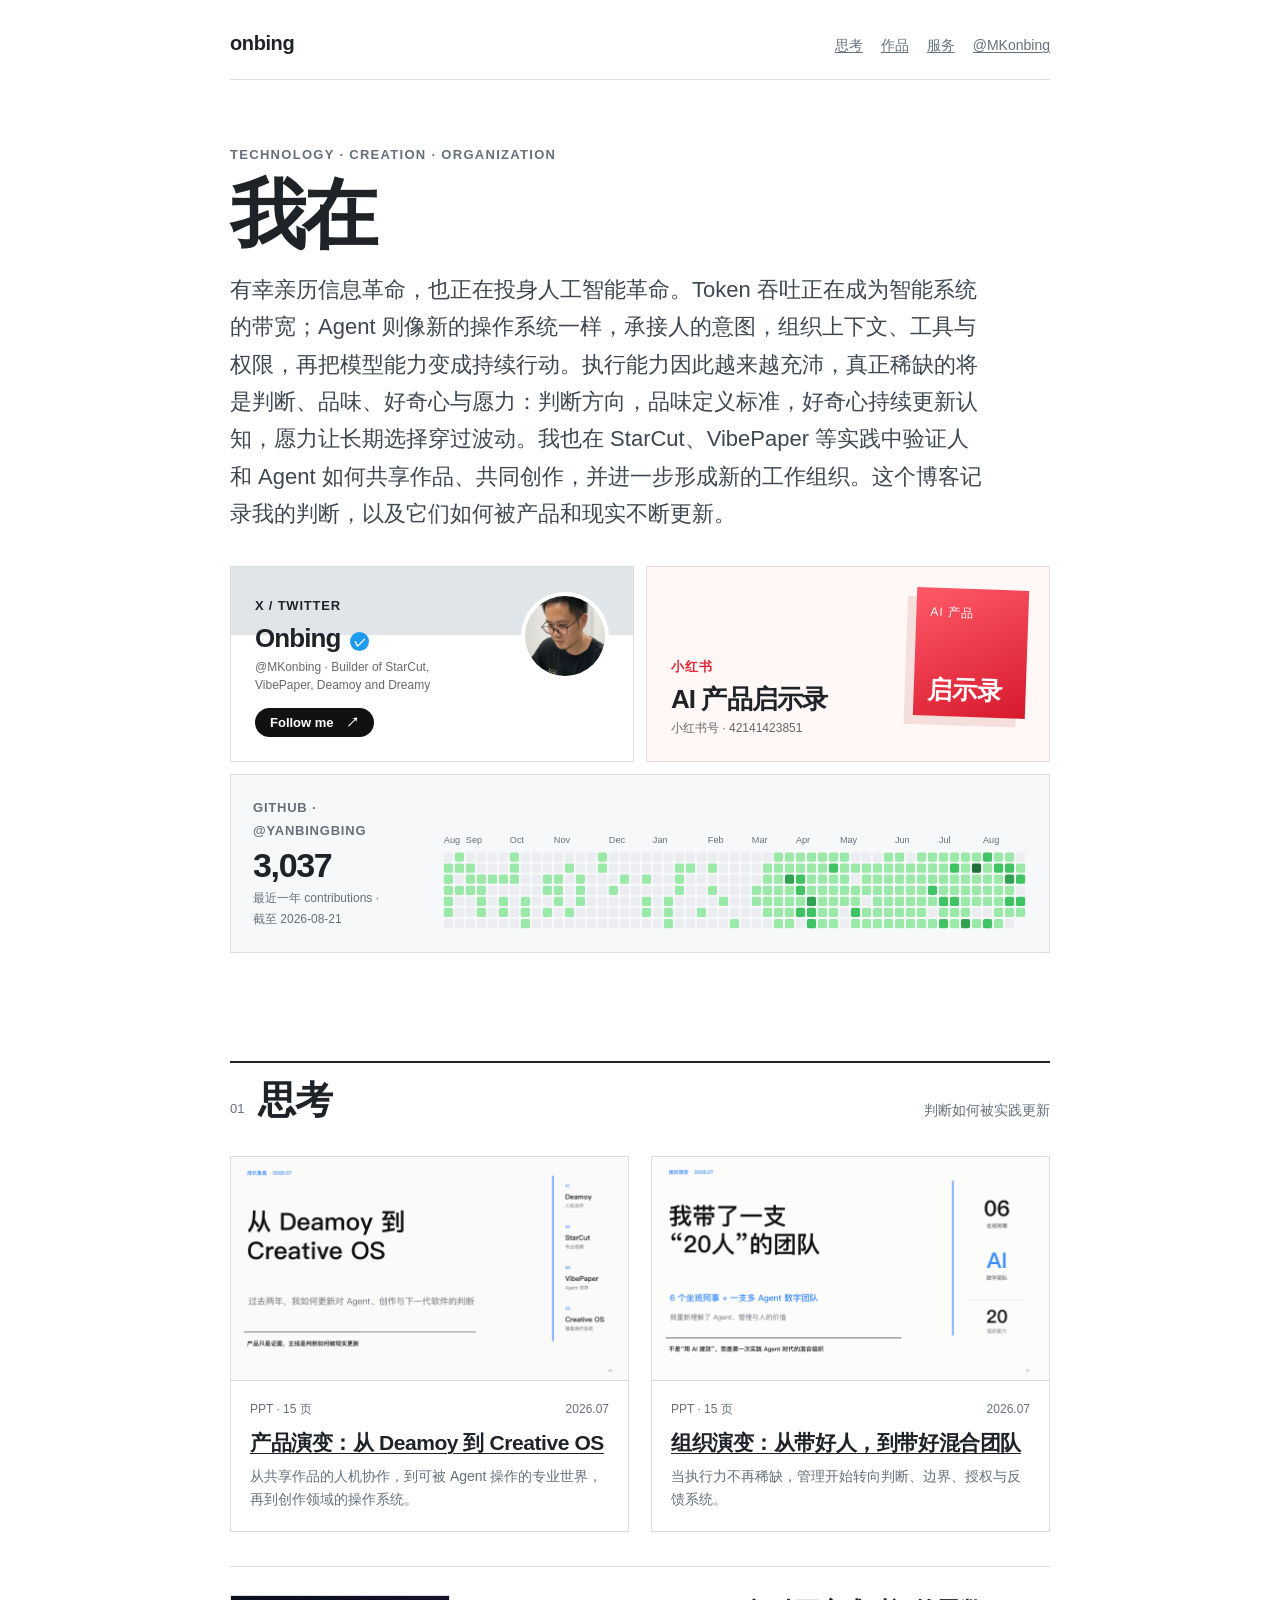
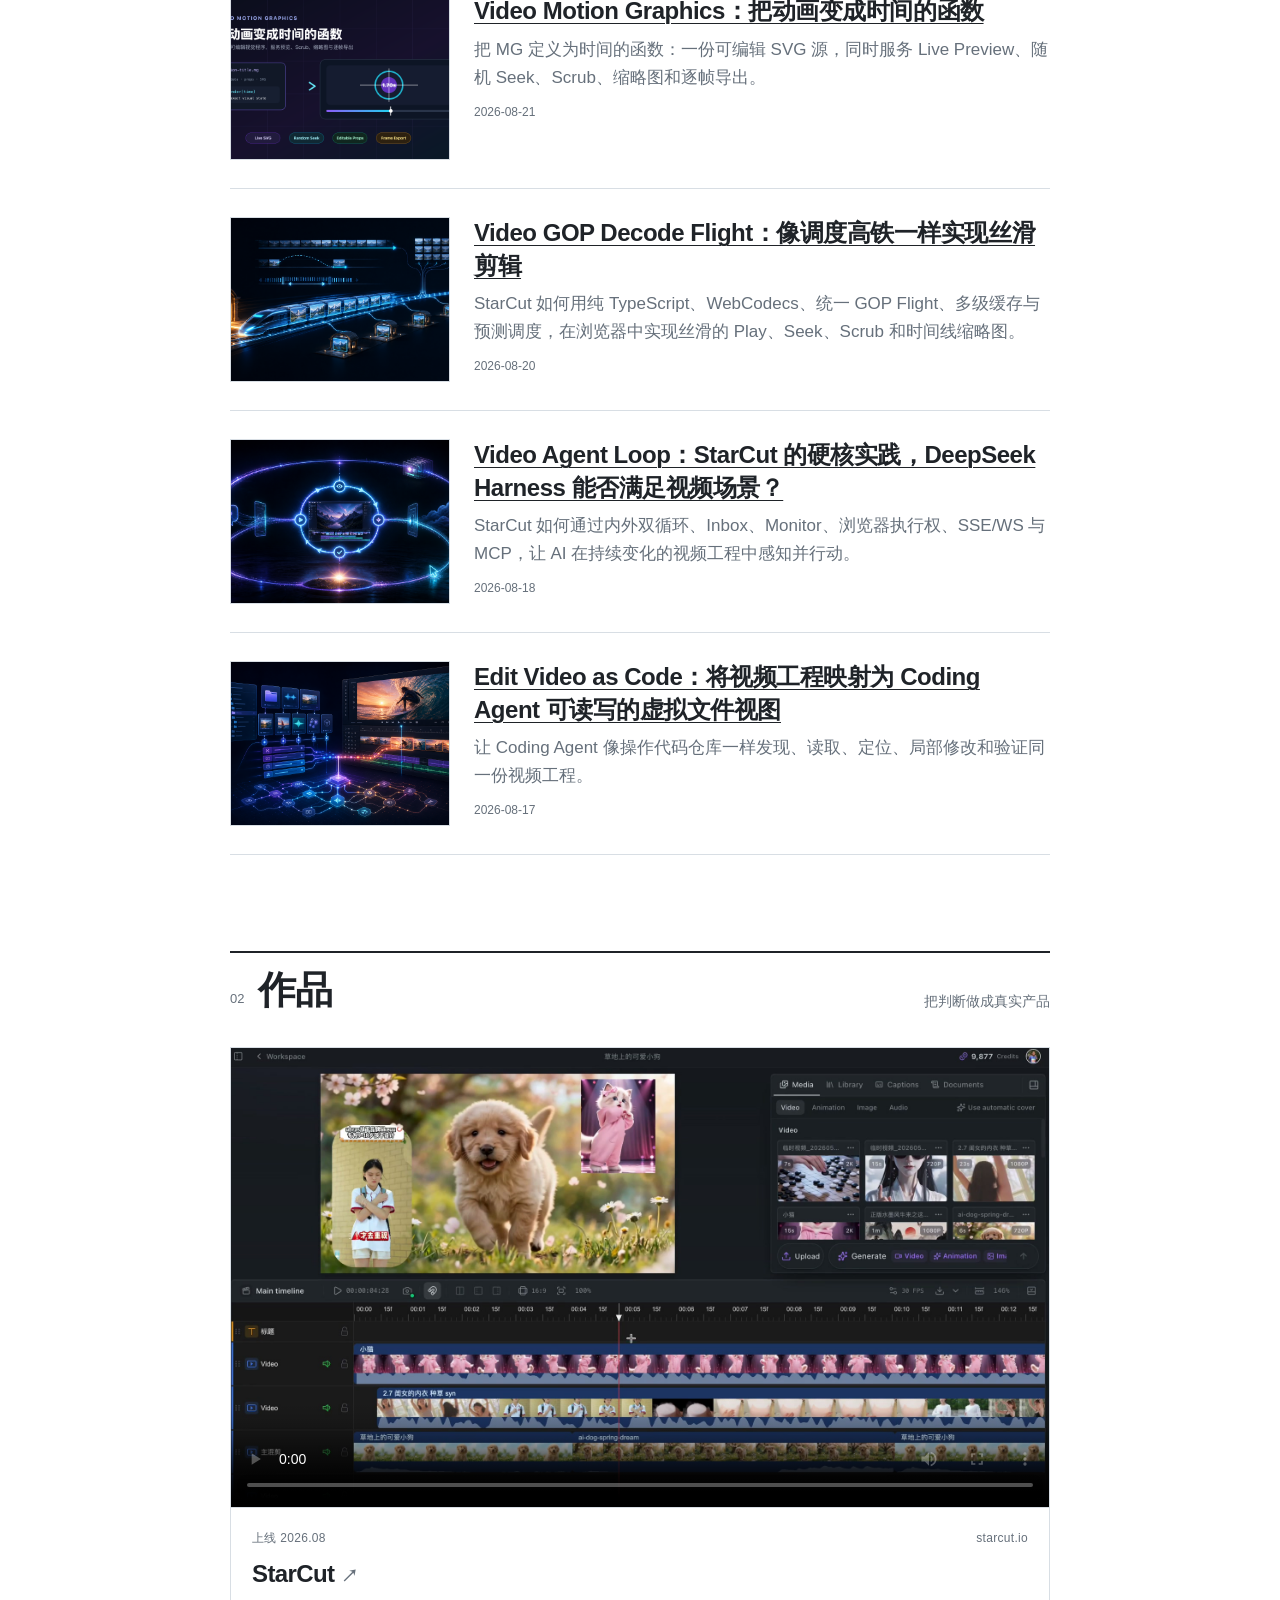
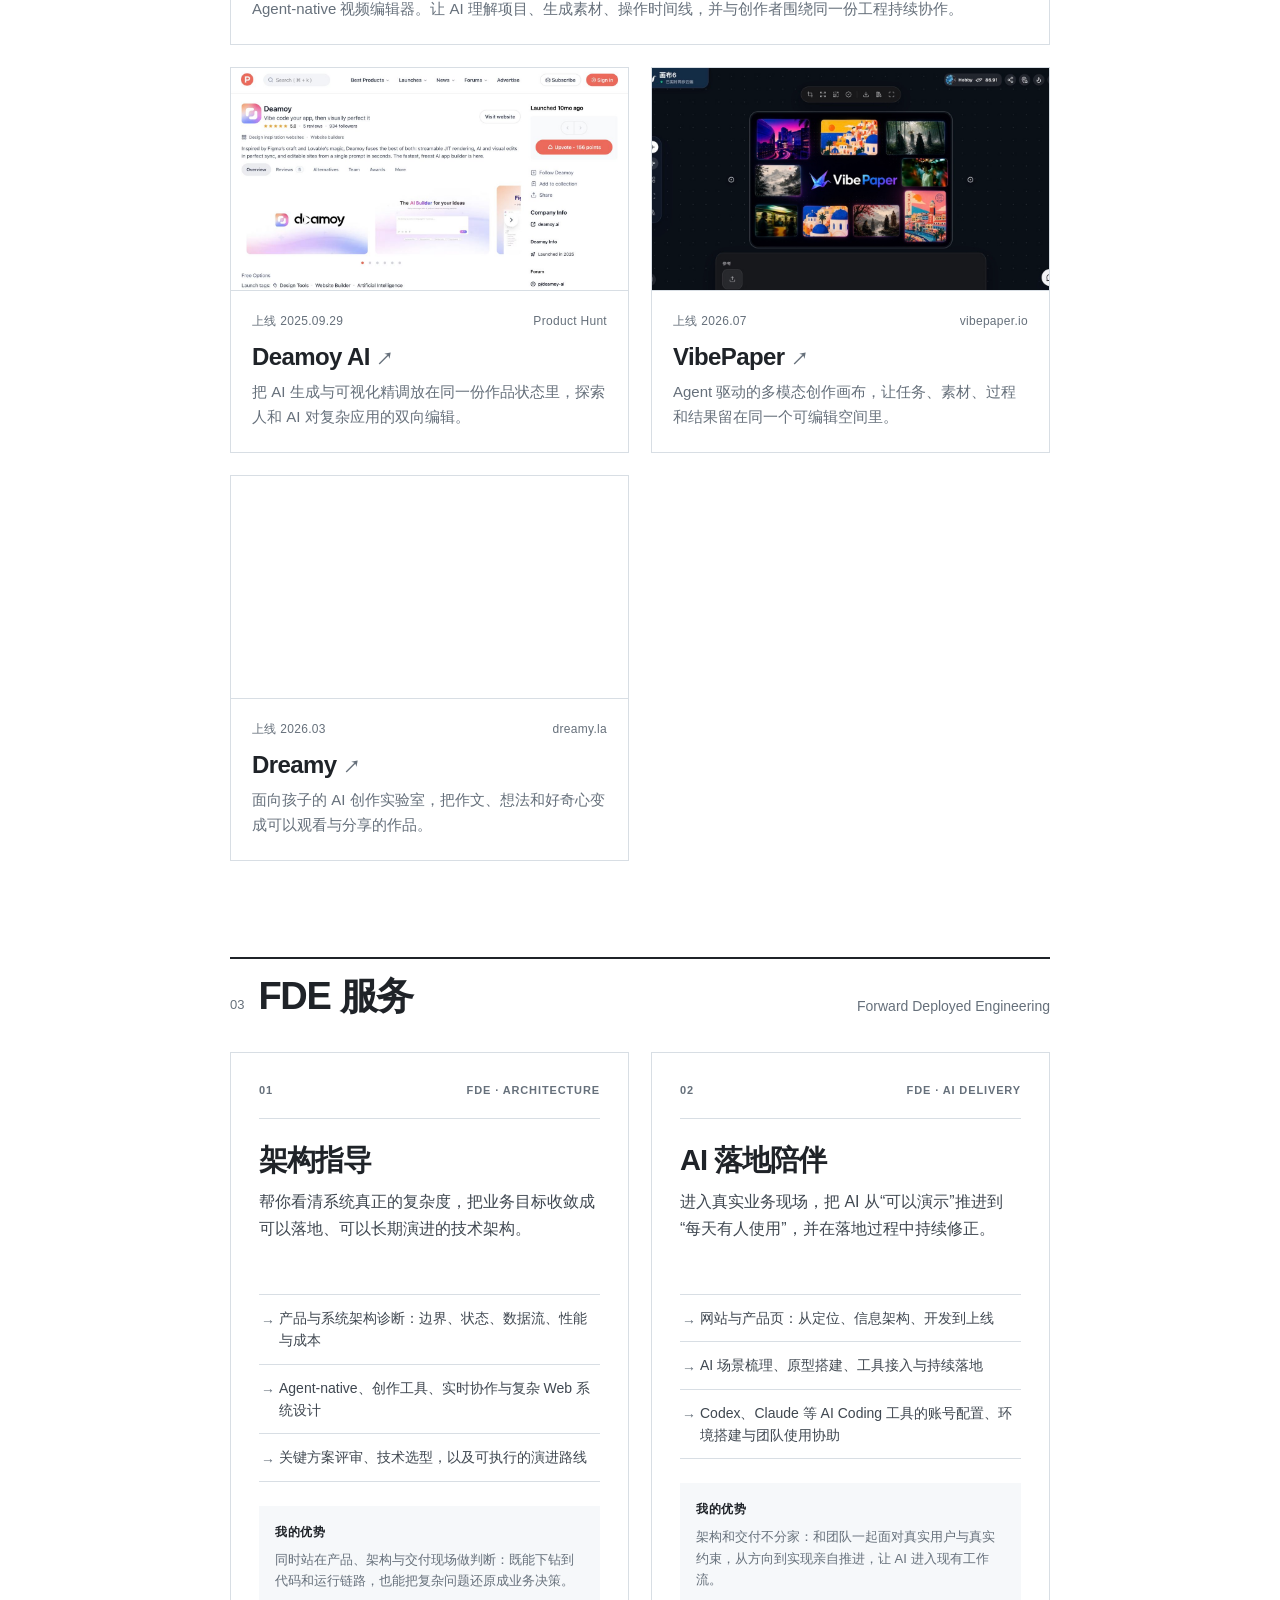
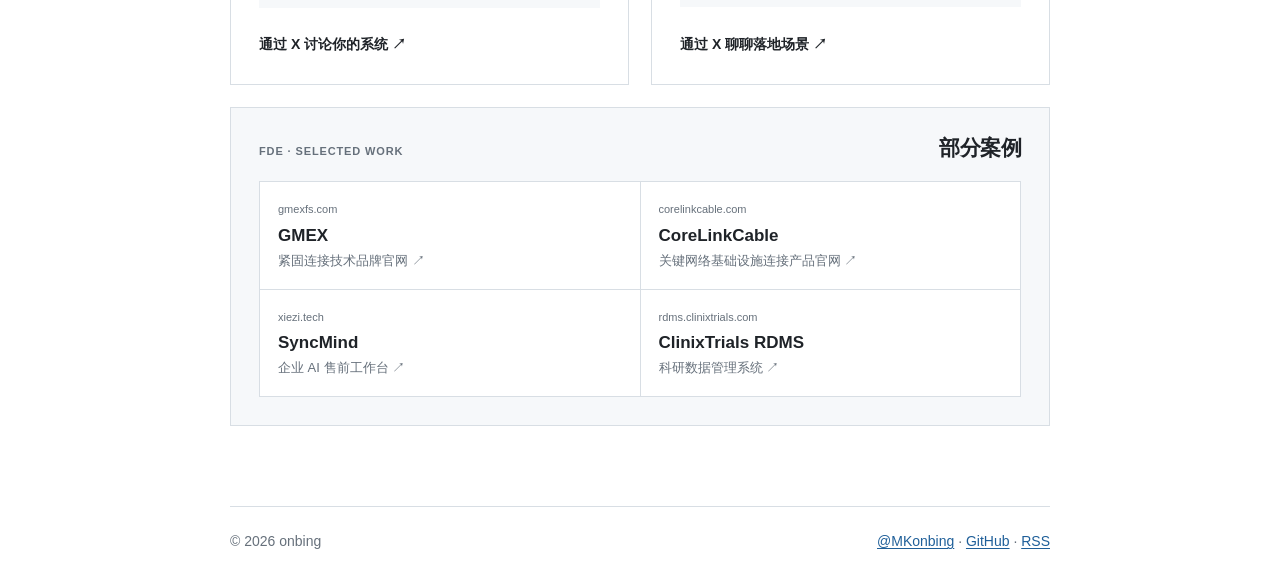
==== commit 4fa20072: "feat: publish video motion graphics article" ====
--- a/index.html
+++ b/index.html
@@ -41,6 +41,14 @@
     },
     "blogPost": [
       {
+        "@type": "BlogPosting",
+        "headline": "Video Motion Graphics：把动画变成时间的函数",
+        "url": "https://onbing.com/blog/video-motion-graphics",
+        "datePublished": "2026-08-21",
+        "description": "把 MG 定义为时间的函数：一份可编辑 SVG 源，同时服务 Live Preview、随机 Seek、Scrub、缩略图和逐帧导出。",
+        "image": "https://onbing.com/assets/posts/video-motion-graphics/cover.png"
+      },
+      {
         "@type": ["BlogPosting", "PresentationDigitalDocument"],
         "headline": "组织演变：从带好人，到带好混合团队",
         "url": "https://onbing.com/thinking/organization-evolution",
@@ -169,6 +177,16 @@
       </div>
       <ol class="post-list" id="articles">
         <li class="post-item">
+          <a class="post-item-cover" href="/blog/video-motion-graphics" aria-label="阅读 Video Motion Graphics：把动画变成时间的函数">
+            <img src="/assets/posts/video-motion-graphics/cover.png" width="1600" height="900" loading="lazy" alt="Video Motion Graphics 封面">
+          </a>
+          <article>
+            <time datetime="2026-08-21">2026-08-21</time>
+            <h2><a href="/blog/video-motion-graphics">Video Motion Graphics：把动画变成时间的函数</a></h2>
+            <p>把 MG 定义为时间的函数：一份可编辑 SVG 源，同时服务 Live Preview、随机 Seek、Scrub、缩略图和逐帧导出。</p>
+          </article>
+        </li>
+        <li class="post-item">
           <a class="post-item-cover" href="/blog/video-gop-decode-flight" aria-label="阅读 Video GOP Decode Flight：像调度高铁一样实现丝滑剪辑">
             <img src="/assets/posts/video-gop-decode-flight/cover.png" width="1672" height="941" loading="lazy" alt="Video GOP Decode Flight 封面">
           </a>
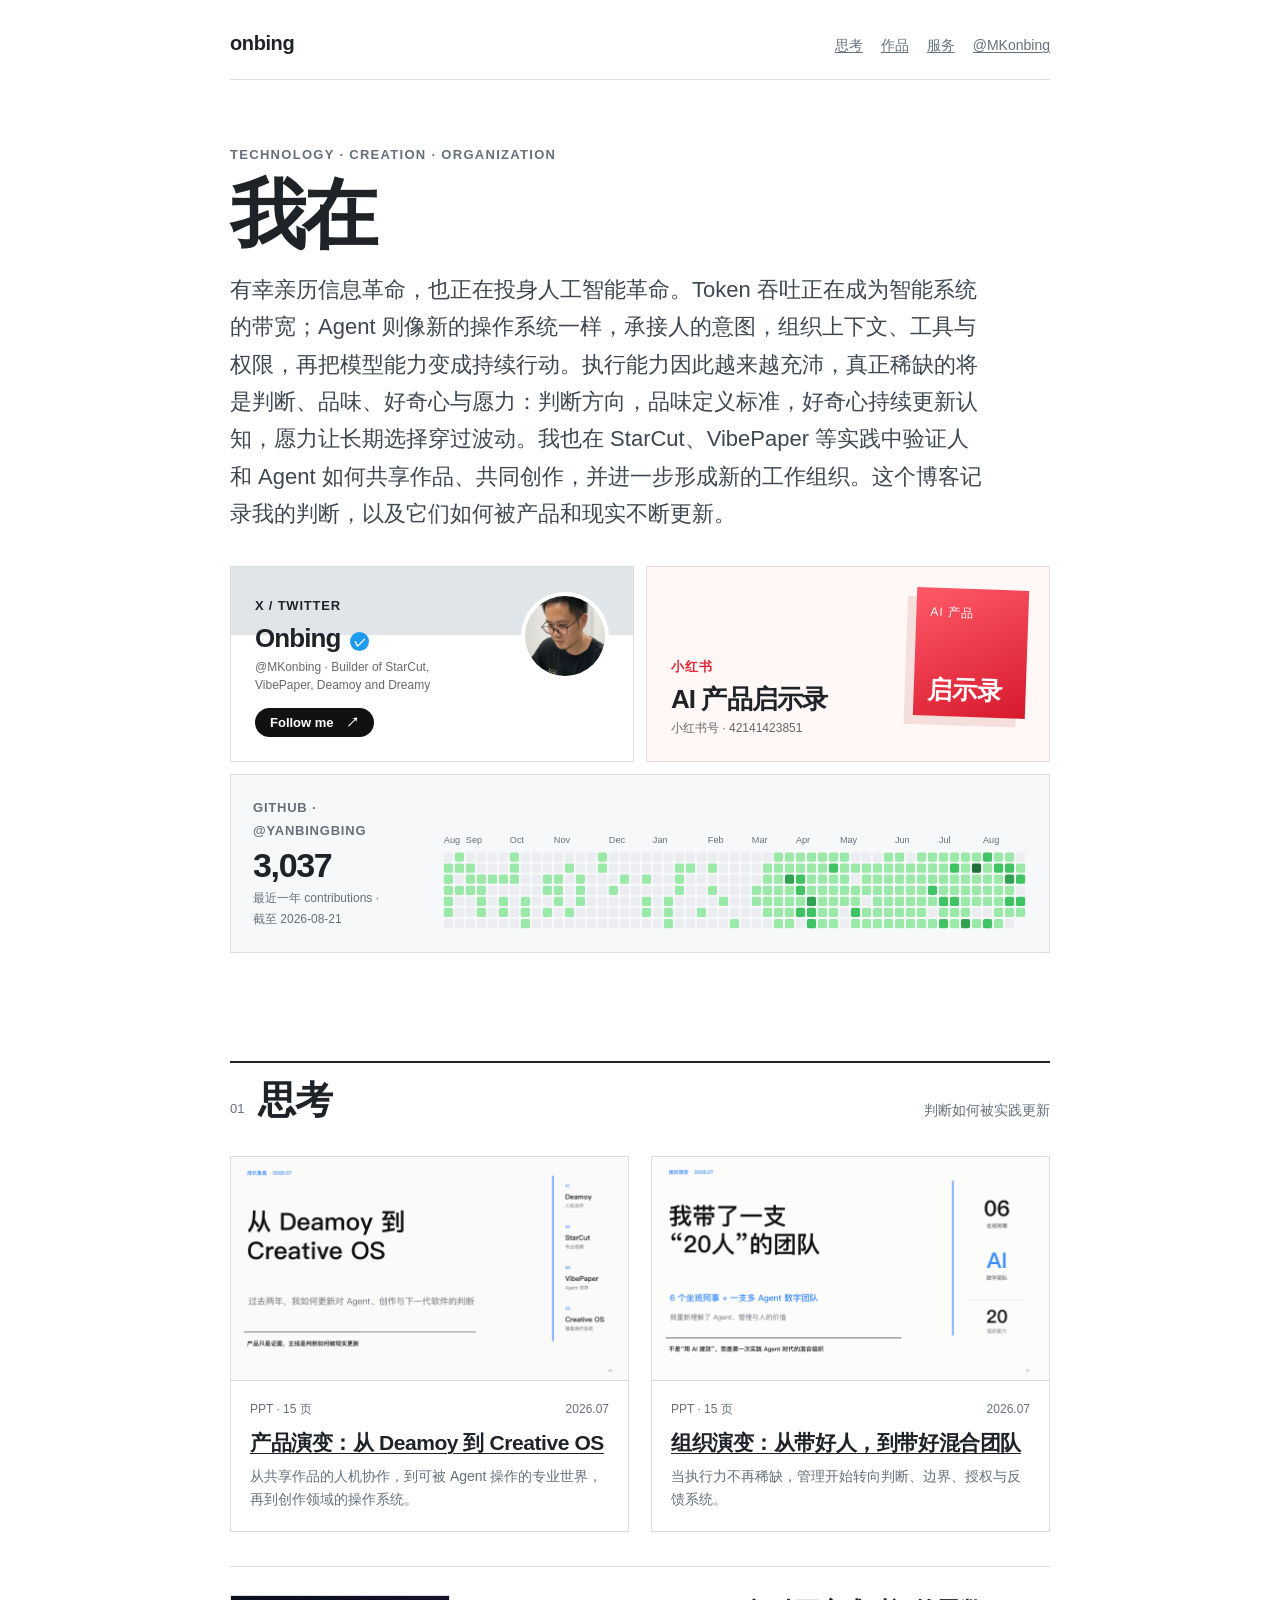
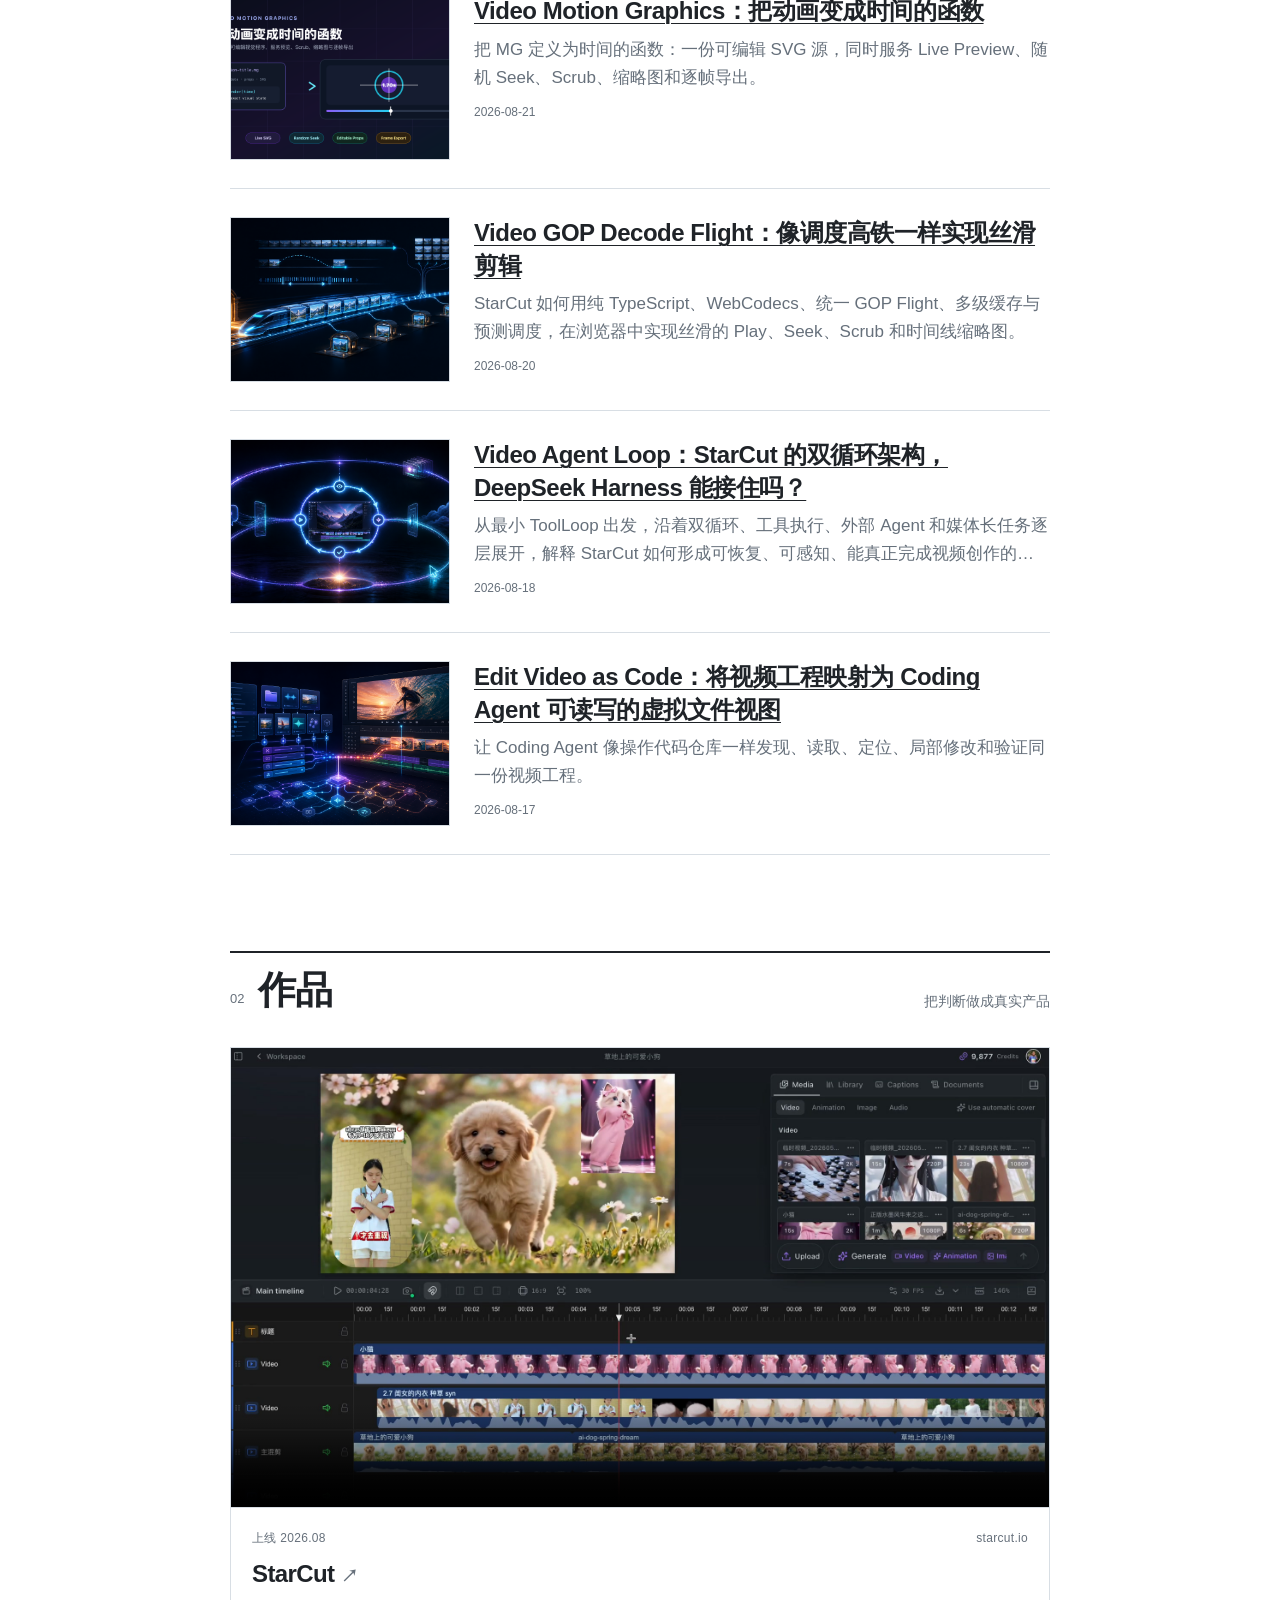
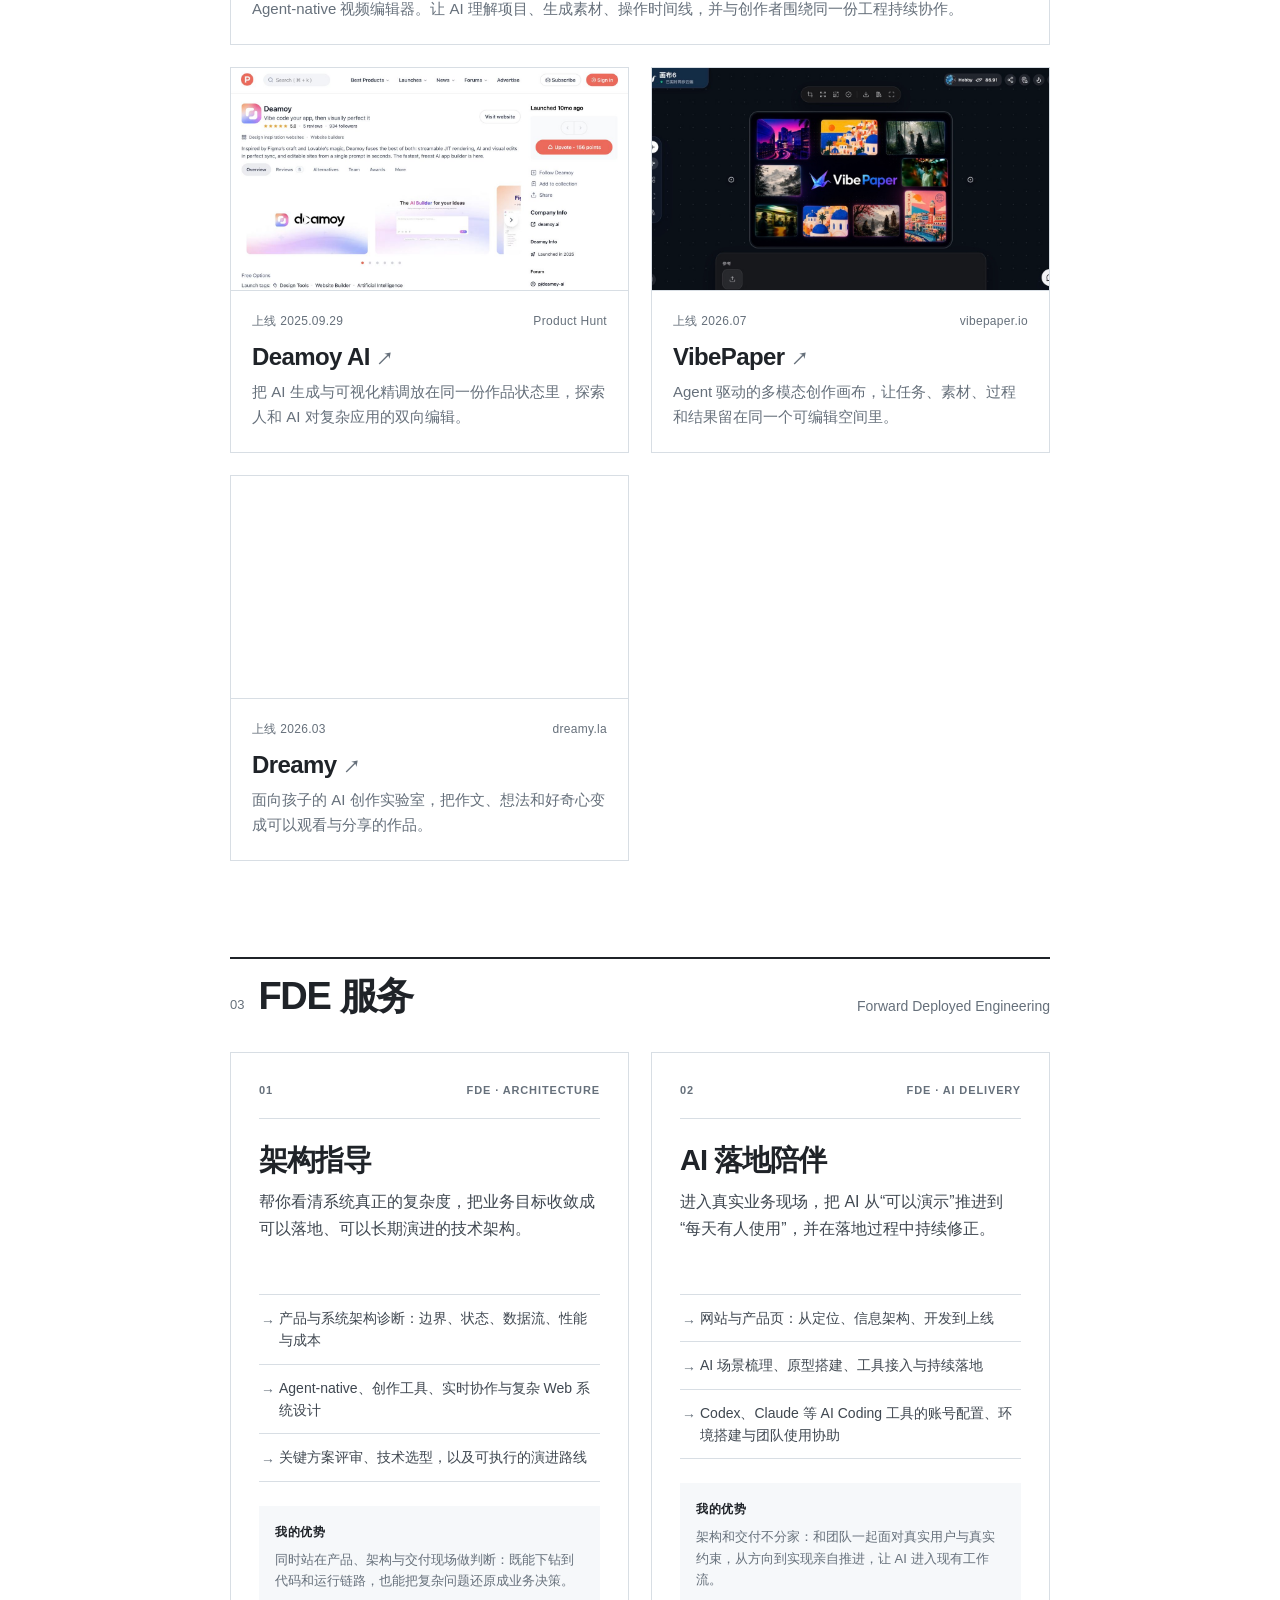
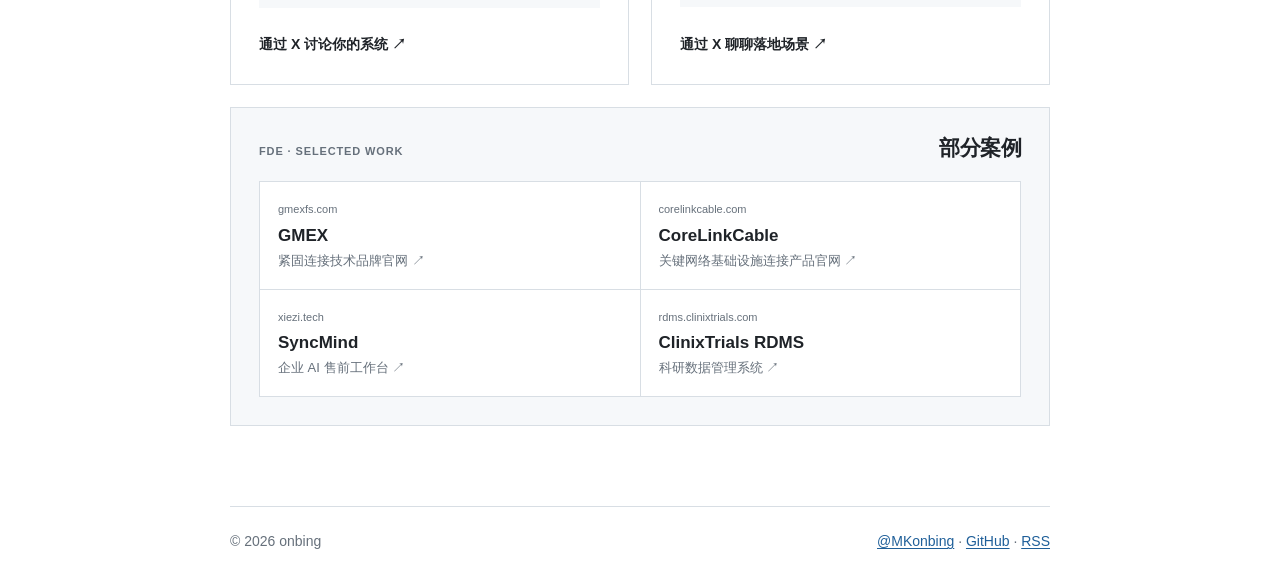
==== commit 8cf2c358: "feat: rewrite video agent loop article" ====
--- a/index.html
+++ b/index.html
@@ -74,10 +74,10 @@
       },
       {
         "@type": "BlogPosting",
-        "headline": "Video Agent Loop：StarCut 的硬核实践，DeepSeek Harness 能否满足视频场景？",
+        "headline": "Video Agent Loop：StarCut 的双循环架构，DeepSeek Harness 能接住吗？",
         "url": "https://onbing.com/blog/video-agent-loop",
         "datePublished": "2026-08-18",
-        "description": "StarCut 如何通过内外双循环、Inbox、Monitor、浏览器执行权、SSE/WS 与 MCP，让 AI 在持续变化的视频工程中感知并行动。",
+        "description": "从最小 ToolLoop 出发，沿着双循环、工具执行、外部 Agent 和媒体长任务逐层展开，解释 StarCut 如何形成可恢复、可感知、能真正完成视频创作的 Agent 架构。",
         "image": "https://onbing.com/assets/posts/video-agent-loop/cover.png"
       },
       {
@@ -197,13 +197,13 @@
           </article>
         </li>
         <li class="post-item">
-          <a class="post-item-cover" href="/blog/video-agent-loop" aria-label="阅读 Video Agent Loop：StarCut 的硬核实践">
+          <a class="post-item-cover" href="/blog/video-agent-loop" aria-label="阅读 Video Agent Loop：StarCut 的双循环架构">
             <img src="/assets/posts/video-agent-loop/cover.png" width="1672" height="941" loading="lazy" alt="Video Agent Loop 封面">
           </a>
           <article>
             <time datetime="2026-08-18">2026-08-18</time>
-            <h2><a href="/blog/video-agent-loop">Video Agent Loop：StarCut 的硬核实践，DeepSeek Harness 能否满足视频场景？</a></h2>
-            <p>StarCut 如何通过内外双循环、Inbox、Monitor、浏览器执行权、SSE/WS 与 MCP，让 AI 在持续变化的视频工程中感知并行动。</p>
+            <h2><a href="/blog/video-agent-loop">Video Agent Loop：StarCut 的双循环架构，DeepSeek Harness 能接住吗？</a></h2>
+            <p>从最小 ToolLoop 出发，沿着双循环、工具执行、外部 Agent 和媒体长任务逐层展开，解释 StarCut 如何形成可恢复、可感知、能真正完成视频创作的 Agent 架构。</p>
           </article>
         </li>
         <li class="post-item">
--- a/assets/site.css
+++ b/assets/site.css
@@ -862,6 +862,14 @@
   letter-spacing: -0.035em;
 }
 
+.post-title-line {
+  display: block;
+}
+
+.post-title-nowrap {
+  white-space: nowrap;
+}
+
 .post-body h2 {
   margin: 2.2em 0 0.75em;
   padding-bottom: 0.35em;
@@ -1198,6 +1206,11 @@
     font-size: 24px;
   }
 
+  .post-title-mobile-line {
+    display: block;
+    white-space: nowrap;
+  }
+
   .deck-header {
     width: calc(100% - 8px);
     margin-bottom: 34px;
@@ -1211,6 +1224,29 @@
     gap: 30px;
   }
 
+  .post-body--diagram-scroll > p:has(> img[src$=".svg"]:only-child) {
+    overflow-x: auto;
+    overscroll-behavior-inline: contain;
+    scrollbar-width: thin;
+    background: var(--soft);
+  }
+
+  .post-body--diagram-scroll > p:has(> img[src$=".svg"]:only-child)::after {
+    position: sticky;
+    left: 0;
+    display: block;
+    width: calc(100vw - 20px);
+    padding: 6px 0 8px;
+    color: var(--muted);
+    font-size: 12px;
+    text-align: center;
+    content: "左右滑动查看完整图";
+  }
+
+  .post-body--diagram-scroll > p:has(> img[src$=".svg"]:only-child) img {
+    width: 820px;
+    max-width: none;
+  }
 
   .site-footer {
     display: block;
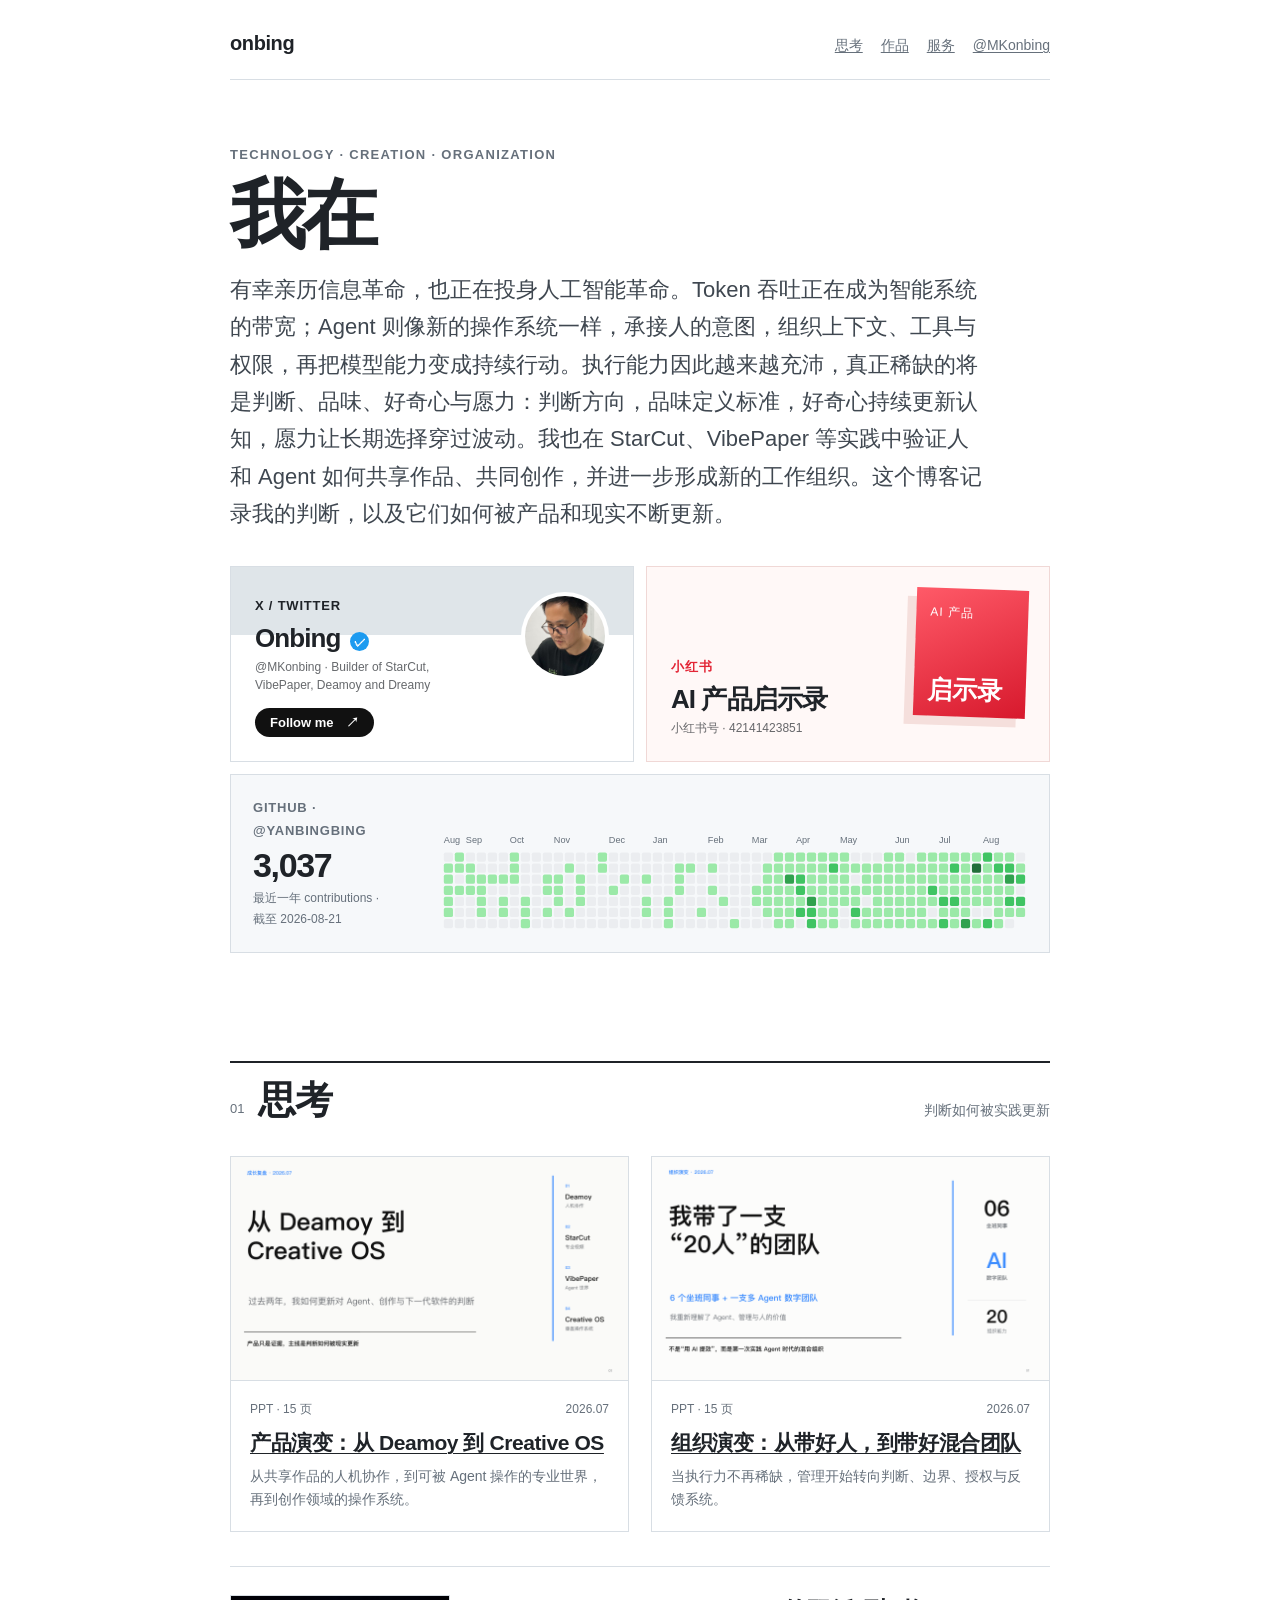
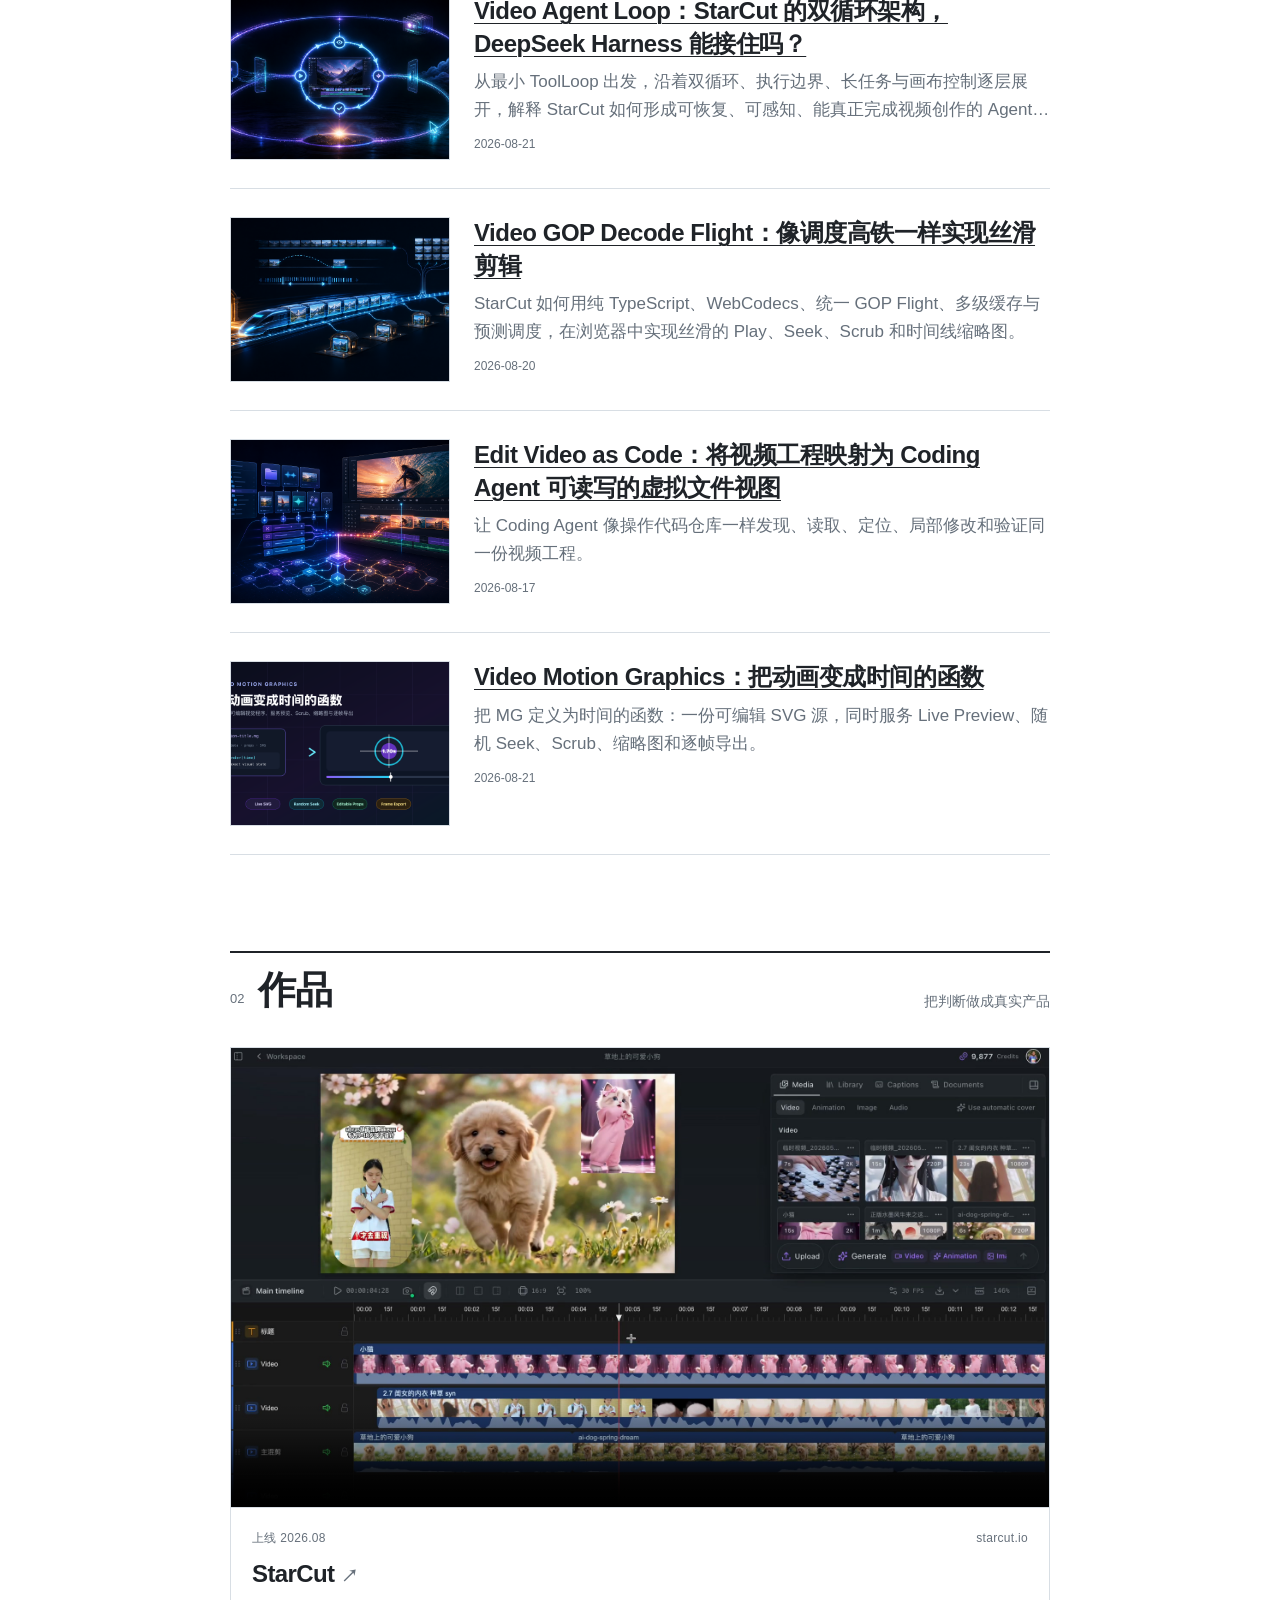
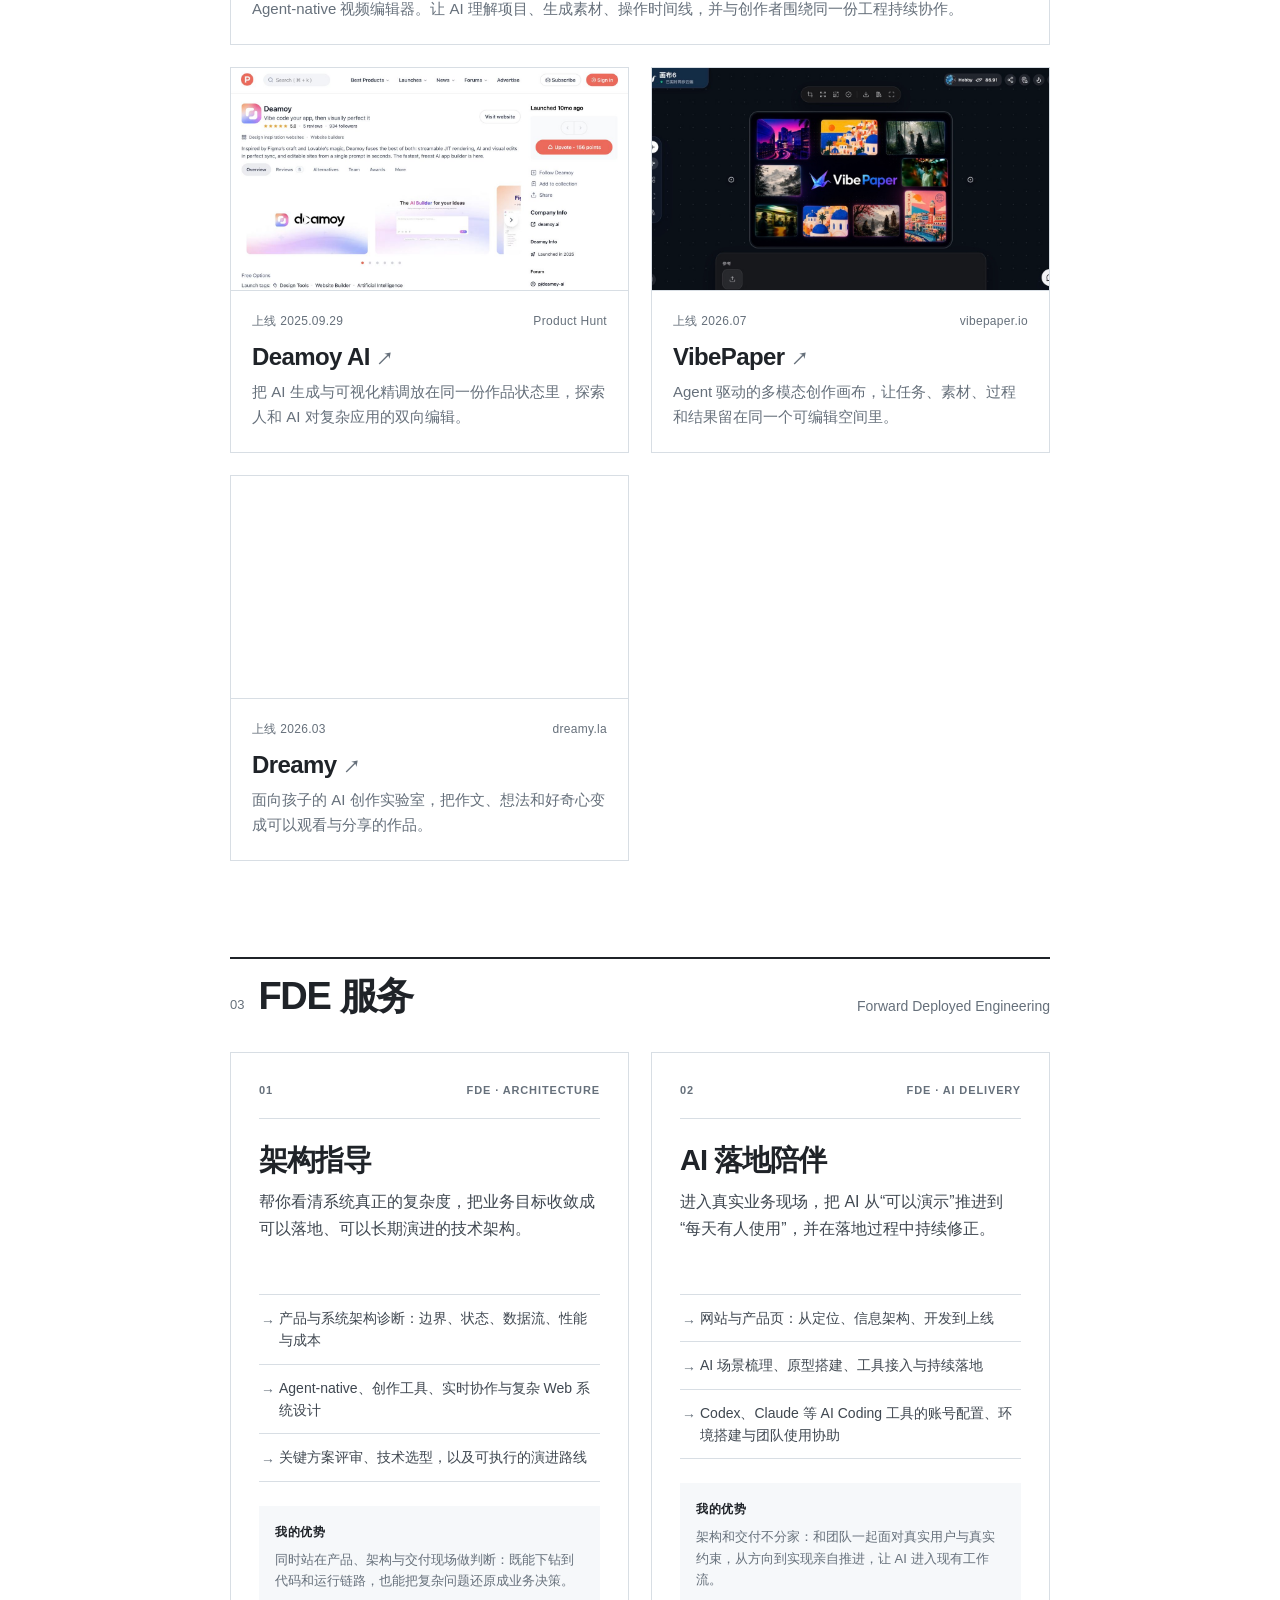
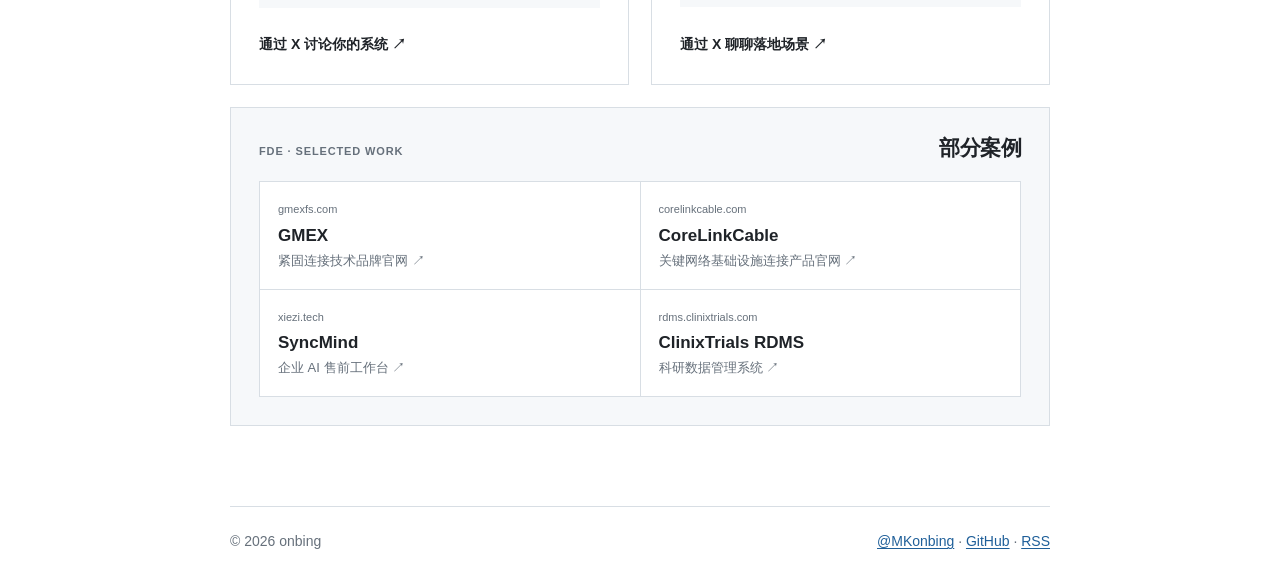
==== commit d35246ab: "feat: refine video agent loop narrative" ====
--- a/index.html
+++ b/index.html
@@ -16,7 +16,7 @@
   <meta property="og:title" content="onbing — 思考、作品与服务">
   <meta property="og:description" content="记录关于技术、产品与组织的思考，展示真实作品，并提供涵盖架构指导、网页搭建与 AI 落地陪伴的 FDE 服务。">
   <meta property="og:url" content="https://onbing.com/">
-  <meta property="og:image" content="https://onbing.com/assets/posts/video-gop-decode-flight/cover.png">
+  <meta property="og:image" content="https://onbing.com/assets/posts/video-agent-loop/cover.png">
   <meta property="og:image:width" content="1672">
   <meta property="og:image:height" content="941">
   <meta property="og:locale" content="zh_CN">
@@ -24,7 +24,7 @@
   <meta name="twitter:creator" content="@MKonbing">
   <meta name="twitter:title" content="onbing — 思考、作品与服务">
   <meta name="twitter:description" content="记录关于技术、产品与组织的思考，展示真实作品，并提供涵盖架构指导、网页搭建与 AI 落地陪伴的 FDE 服务。">
-  <meta name="twitter:image" content="https://onbing.com/assets/posts/video-gop-decode-flight/cover.png">
+  <meta name="twitter:image" content="https://onbing.com/assets/posts/video-agent-loop/cover.png">
   <script type="application/ld+json">
   {
     "@context": "https://schema.org",
@@ -42,6 +42,30 @@
     "blogPost": [
       {
         "@type": "BlogPosting",
+        "headline": "Video Agent Loop：StarCut 的双循环架构，DeepSeek Harness 能接住吗？",
+        "url": "https://onbing.com/blog/video-agent-loop",
+        "datePublished": "2026-08-21",
+        "description": "从最小 ToolLoop 出发，沿着双循环、执行边界、长任务与画布控制逐层展开，解释 StarCut 如何形成可恢复、可感知、能真正完成视频创作的 Agent 架构。",
+        "image": "https://onbing.com/assets/posts/video-agent-loop/cover.png"
+      },
+      {
+        "@type": "BlogPosting",
+        "headline": "Video GOP Decode Flight：像调度高铁一样实现丝滑剪辑",
+        "url": "https://onbing.com/blog/video-gop-decode-flight",
+        "datePublished": "2026-08-20",
+        "description": "StarCut 如何用纯 TypeScript、WebCodecs、统一 GOP Flight、多级缓存与预测调度，在浏览器中实现丝滑的 Play、Seek、Scrub 和时间线缩略图。",
+        "image": "https://onbing.com/assets/posts/video-gop-decode-flight/cover.png"
+      },
+      {
+        "@type": "BlogPosting",
+        "headline": "Edit Video as Code：将视频工程映射为 Coding Agent 可读写的虚拟文件视图",
+        "url": "https://onbing.com/blog/edit-video-as-code",
+        "datePublished": "2026-08-17",
+        "description": "让 Coding Agent 像操作代码仓库一样发现、读取、定位、局部修改和验证同一份视频工程。",
+        "image": "https://onbing.com/assets/posts/edit-video-as-code/cover.png"
+      },
+      {
+        "@type": "BlogPosting",
         "headline": "Video Motion Graphics：把动画变成时间的函数",
         "url": "https://onbing.com/blog/video-motion-graphics",
         "datePublished": "2026-08-21",
@@ -63,30 +87,6 @@
         "datePublished": "2026-07-14",
         "description": "一次关于产品命题如何被真实交付推翻、修正并重建的复盘：从 Deamoy 的人机协作，到 StarCut、VibePaper，再到面向创作领域的 Creative OS。",
         "image": "https://onbing.com/assets/thinking/product-evolution/slide-1.png"
-      },
-      {
-        "@type": "BlogPosting",
-        "headline": "Video GOP Decode Flight：像调度高铁一样实现丝滑剪辑",
-        "url": "https://onbing.com/blog/video-gop-decode-flight",
-        "datePublished": "2026-08-20",
-        "description": "StarCut 如何用纯 TypeScript、WebCodecs、统一 GOP Flight、多级缓存与预测调度，在浏览器中实现丝滑的 Play、Seek、Scrub 和时间线缩略图。",
-        "image": "https://onbing.com/assets/posts/video-gop-decode-flight/cover.png"
-      },
-      {
-        "@type": "BlogPosting",
-        "headline": "Video Agent Loop：StarCut 的双循环架构，DeepSeek Harness 能接住吗？",
-        "url": "https://onbing.com/blog/video-agent-loop",
-        "datePublished": "2026-08-18",
-        "description": "从最小 ToolLoop 出发，沿着双循环、工具执行、外部 Agent 和媒体长任务逐层展开，解释 StarCut 如何形成可恢复、可感知、能真正完成视频创作的 Agent 架构。",
-        "image": "https://onbing.com/assets/posts/video-agent-loop/cover.png"
-      },
-      {
-        "@type": "BlogPosting",
-        "headline": "Edit Video as Code：将视频工程映射为 Coding Agent 可读写的虚拟文件视图",
-        "url": "https://onbing.com/blog/edit-video-as-code",
-        "datePublished": "2026-08-17",
-        "description": "让 Coding Agent 像操作代码仓库一样发现、读取、定位、局部修改和验证同一份视频工程。",
-        "image": "https://onbing.com/assets/posts/edit-video-as-code/cover.png"
       }
     ]
   }
@@ -177,13 +177,13 @@
       </div>
       <ol class="post-list" id="articles">
         <li class="post-item">
-          <a class="post-item-cover" href="/blog/video-motion-graphics" aria-label="阅读 Video Motion Graphics：把动画变成时间的函数">
-            <img src="/assets/posts/video-motion-graphics/cover.png" width="1600" height="900" loading="lazy" alt="Video Motion Graphics 封面">
+          <a class="post-item-cover" href="/blog/video-agent-loop" aria-label="阅读 Video Agent Loop：StarCut 的双循环架构">
+            <img src="/assets/posts/video-agent-loop/cover.png" width="1672" height="941" loading="lazy" alt="Video Agent Loop 封面">
           </a>
           <article>
             <time datetime="2026-08-21">2026-08-21</time>
-            <h2><a href="/blog/video-motion-graphics">Video Motion Graphics：把动画变成时间的函数</a></h2>
-            <p>把 MG 定义为时间的函数：一份可编辑 SVG 源，同时服务 Live Preview、随机 Seek、Scrub、缩略图和逐帧导出。</p>
+            <h2><a href="/blog/video-agent-loop">Video Agent Loop：StarCut 的双循环架构，DeepSeek Harness 能接住吗？</a></h2>
+            <p>从最小 ToolLoop 出发，沿着双循环、执行边界、长任务与画布控制逐层展开，解释 StarCut 如何形成可恢复、可感知、能真正完成视频创作的 Agent 架构。</p>
           </article>
         </li>
         <li class="post-item">
@@ -197,16 +197,6 @@
           </article>
         </li>
         <li class="post-item">
-          <a class="post-item-cover" href="/blog/video-agent-loop" aria-label="阅读 Video Agent Loop：StarCut 的双循环架构">
-            <img src="/assets/posts/video-agent-loop/cover.png" width="1672" height="941" loading="lazy" alt="Video Agent Loop 封面">
-          </a>
-          <article>
-            <time datetime="2026-08-18">2026-08-18</time>
-            <h2><a href="/blog/video-agent-loop">Video Agent Loop：StarCut 的双循环架构，DeepSeek Harness 能接住吗？</a></h2>
-            <p>从最小 ToolLoop 出发，沿着双循环、工具执行、外部 Agent 和媒体长任务逐层展开，解释 StarCut 如何形成可恢复、可感知、能真正完成视频创作的 Agent 架构。</p>
-          </article>
-        </li>
-        <li class="post-item">
           <a class="post-item-cover" href="/blog/edit-video-as-code" aria-label="阅读 Edit Video as Code">
             <img src="/assets/posts/edit-video-as-code/cover.png" width="1536" height="1024" loading="lazy" alt="Edit Video as Code 封面">
           </a>
@@ -214,6 +204,16 @@
             <time datetime="2026-08-17">2026-08-17</time>
             <h2><a href="/blog/edit-video-as-code">Edit Video as Code：将视频工程映射为 Coding Agent 可读写的虚拟文件视图</a></h2>
             <p>让 Coding Agent 像操作代码仓库一样发现、读取、定位、局部修改和验证同一份视频工程。</p>
+          </article>
+        </li>
+        <li class="post-item">
+          <a class="post-item-cover" href="/blog/video-motion-graphics" aria-label="阅读 Video Motion Graphics：把动画变成时间的函数">
+            <img src="/assets/posts/video-motion-graphics/cover.png" width="1600" height="900" loading="lazy" alt="Video Motion Graphics 封面">
+          </a>
+          <article>
+            <time datetime="2026-08-21">2026-08-21</time>
+            <h2><a href="/blog/video-motion-graphics">Video Motion Graphics：把动画变成时间的函数</a></h2>
+            <p>把 MG 定义为时间的函数：一份可编辑 SVG 源，同时服务 Live Preview、随机 Seek、Scrub、缩略图和逐帧导出。</p>
           </article>
         </li>
       </ol>
--- a/assets/site.css
+++ b/assets/site.css
@@ -1224,14 +1224,14 @@
     gap: 30px;
   }
 
-  .post-body--diagram-scroll > p:has(> img[src$=".svg"]:only-child) {
+  .post-body--diagram-scroll > p:has(> img[src*=".svg"]:only-child) {
     overflow-x: auto;
     overscroll-behavior-inline: contain;
     scrollbar-width: thin;
     background: var(--soft);
   }
 
-  .post-body--diagram-scroll > p:has(> img[src$=".svg"]:only-child)::after {
+  .post-body--diagram-scroll > p:has(> img[src*=".svg"]:only-child)::after {
     position: sticky;
     left: 0;
     display: block;
@@ -1243,7 +1243,7 @@
     content: "左右滑动查看完整图";
   }
 
-  .post-body--diagram-scroll > p:has(> img[src$=".svg"]:only-child) img {
+  .post-body--diagram-scroll > p:has(> img[src*=".svg"]:only-child) img {
     width: 820px;
     max-width: none;
   }
